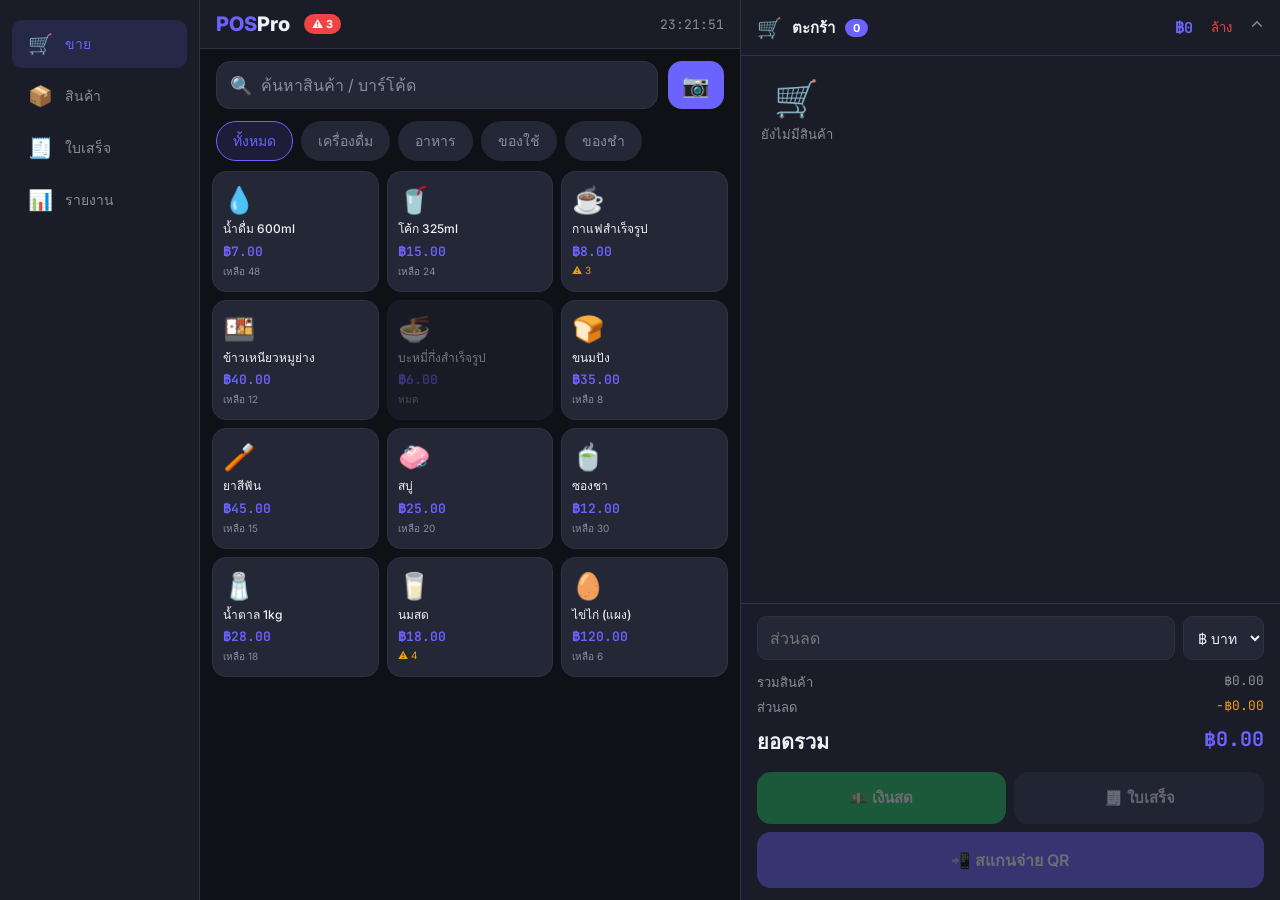
==== index.html @ 37623643 "Add files via upload" ====
<!DOCTYPE html>
<html lang="th">
<head>
<meta charset="UTF-8">
<meta name="viewport" content="width=device-width, initial-scale=1.0, maximum-scale=1.0, user-scalable=no">
<meta name="apple-mobile-web-app-capable" content="yes">
<meta name="apple-mobile-web-app-status-bar-style" content="black-translucent">
<title>POS Pro</title>
<link href="https://fonts.googleapis.com/css2?family=Inter:wght@400;500;600;700&family=JetBrains+Mono:wght@400;600&display=swap" rel="stylesheet">
<style>
/* === Reset & Variables === */
*, *::before, *::after { box-sizing: border-box; margin: 0; padding: 0; }
:root {
  --bg: #0F1117; --surface: #1A1D27; --card: #242736; --card2: #2E3247;
  --accent: #6C63FF; --accent2: #8B85FF;
  --success: #22C55E; --warning: #F59E0B; --danger: #EF4444; --info: #38BDF8;
  --text: #F0F0F5; --muted: #8B8D9B; --border: #2E3247;
  --r: 14px; --rs: 10px;
  --safe-bottom: env(safe-area-inset-bottom, 0px);
  --safe-top: env(safe-area-inset-top, 0px);
}
html, body { height: 100%; overflow: hidden; }
body {
  font-family: 'Inter', sans-serif;
  background: var(--bg); color: var(--text);
  font-size: 16px; /* prevent iOS zoom */
  -webkit-text-size-adjust: 100%;
  -webkit-tap-highlight-color: transparent;
  overscroll-behavior: none;
}
button { cursor: pointer; border: none; outline: none; font-family: inherit; touch-action: manipulation; }
input, select { font-family: inherit; outline: none; border: none; touch-action: manipulation; }
::-webkit-scrollbar { width: 3px; }
::-webkit-scrollbar-thumb { background: var(--border); border-radius: 3px; }
.mono { font-family: 'JetBrains Mono', monospace; }

/* === App Shell === */
.app {
  display: flex; flex-direction: column;
  height: 100vh; height: 100dvh;
  padding-top: var(--safe-top);
}

/* === Bottom Nav (Mobile) === */
.bottom-nav {
  display: flex;
  background: var(--surface);
  border-top: 1px solid var(--border);
  padding-bottom: var(--safe-bottom);
  flex-shrink: 0;
  z-index: 50;
}
.bnav-btn {
  flex: 1; display: flex; flex-direction: column; align-items: center; justify-content: center;
  padding: 10px 4px; gap: 3px; background: none; color: var(--muted);
  font-size: 10px; font-weight: 500; min-height: 56px; transition: color .15s;
  position: relative;
}
.bnav-btn.active { color: var(--accent); }
.bnav-btn .icon { font-size: 22px; line-height: 1; }
.bnav-badge {
  position: absolute; top: 6px; right: calc(50% - 20px);
  background: var(--danger); color: #fff; font-size: 9px; font-weight: 700;
  padding: 1px 5px; border-radius: 8px; min-width: 16px; text-align: center;
}

/* === Views === */
.view { flex: 1; overflow: hidden; display: none; flex-direction: column; }
.view.active { display: flex; }

/* === Top Bar === */
.topbar {
  display: flex; align-items: center; padding: 12px 16px;
  background: var(--surface); border-bottom: 1px solid var(--border); flex-shrink: 0;
  gap: 10px;
}
.topbar-title { font-size: 17px; font-weight: 700; }
.topbar-right { margin-left: auto; display: flex; align-items: center; gap: 8px; }
.clock { font-family: 'JetBrains Mono'; font-size: 13px; color: var(--muted); }

/* === POS View === */
#view-pos { background: var(--bg); }

/* Search Row */
.search-row { display: flex; gap: 10px; padding: 12px 16px; flex-shrink: 0; }
.search-wrap { flex: 1; position: relative; }
.search-wrap input {
  width: 100%; height: 48px; background: var(--card);
  border: 1.5px solid var(--border); border-radius: var(--r);
  padding: 0 14px 0 44px; color: var(--text); font-size: 16px;
  transition: border-color .15s;
}
.search-wrap input:focus { border-color: var(--accent); }
.search-wrap input::placeholder { color: var(--muted); }
.search-icon { position: absolute; left: 14px; top: 50%; transform: translateY(-50%); font-size: 18px; pointer-events: none; }
.scan-btn {
  height: 48px; width: 56px; background: var(--accent); color: #fff;
  border-radius: var(--r); font-size: 22px; display: flex; align-items: center; justify-content: center;
  flex-shrink: 0; transition: background .15s;
}
.scan-btn:active { background: var(--accent2); transform: scale(.95); }

/* Categories */
.cat-row { display: flex; gap: 8px; padding: 0 16px 10px; overflow-x: auto; scrollbar-width: none; flex-shrink: 0; }
.cat-row::-webkit-scrollbar { display: none; }
.cat-chip {
  padding: 8px 16px; border-radius: 20px; background: var(--card);
  color: var(--muted); font-size: 14px; font-weight: 500; white-space: nowrap;
  border: 1.5px solid transparent; transition: all .15s; min-height: 36px;
}
.cat-chip.active { background: rgba(108,99,255,.15); color: var(--accent); border-color: var(--accent); }

/* Product Grid */
.product-scroll { flex: 1; overflow-y: auto; padding: 0 12px; -webkit-overflow-scrolling: touch; }
.product-grid { display: grid; grid-template-columns: repeat(3, 1fr); gap: 8px; padding-bottom: 12px; }
.prod-card {
  background: var(--card); border: 1.5px solid var(--border);
  border-radius: var(--r); padding: 12px 10px;
  display: flex; flex-direction: column; align-items: flex-start;
  active: transform: scale(.96); transition: border-color .1s;
  min-height: 100px; position: relative;
}
.prod-card:active { transform: scale(.96); border-color: var(--accent); }
.prod-card.out { opacity: .45; pointer-events: none; }
.prod-card.low .prod-stock { color: var(--warning); }
.prod-emoji { font-size: 26px; margin-bottom: 6px; }
.prod-name { font-size: 12px; font-weight: 500; line-height: 1.3; margin-bottom: 4px; }
.prod-price { font-family: 'JetBrains Mono'; font-size: 13px; color: var(--accent); font-weight: 600; }
.prod-stock { font-size: 10px; color: var(--muted); margin-top: 2px; }

/* Cart Panel — slides up on mobile */
.cart-panel {
  background: var(--surface); border-top: 1px solid var(--border);
  display: flex; flex-direction: column; flex-shrink: 0;
  max-height: 52vh; transition: max-height .25s ease;
}
.cart-panel.collapsed { max-height: 60px; }
.cart-panel.collapsed .cart-body { display: none; }
.cart-panel.collapsed .cart-footer { display: none; }

.cart-handle {
  display: flex; align-items: center; padding: 12px 16px; gap: 10px;
  min-height: 56px; cursor: pointer; flex-shrink: 0; user-select: none;
}
.cart-handle-title { font-size: 15px; font-weight: 600; }
.cart-count-pill {
  background: var(--accent); color: #fff;
  font-size: 11px; font-weight: 700; padding: 2px 8px; border-radius: 10px;
}
.cart-total-preview { margin-left: auto; font-family: 'JetBrains Mono'; font-size: 15px; font-weight: 700; color: var(--accent); }
.cart-toggle-icon { font-size: 18px; color: var(--muted); transition: transform .25s; }
.cart-panel:not(.collapsed) .cart-toggle-icon { transform: rotate(180deg); }
.clear-btn { background: none; color: var(--danger); font-size: 13px; font-weight: 500; padding: 4px 8px; }

.cart-body { overflow-y: auto; -webkit-overflow-scrolling: touch; flex: 1; }
.cart-empty { display: flex; flex-direction: column; align-items: center; padding: 20px; gap: 4px; color: var(--muted); font-size: 13px; }

.cart-item {
  display: flex; align-items: center; gap: 10px;
  padding: 10px 16px; border-bottom: 1px solid var(--border);
}
.ci-emoji { font-size: 22px; flex-shrink: 0; }
.ci-info { flex: 1; min-width: 0; }
.ci-name { font-size: 13px; font-weight: 500; white-space: nowrap; overflow: hidden; text-overflow: ellipsis; }
.ci-price { font-size: 12px; color: var(--muted); }
.qty-ctrl { display: flex; align-items: center; gap: 8px; flex-shrink: 0; }
.qty-btn {
  width: 32px; height: 32px; border-radius: 8px; background: var(--card2);
  color: var(--text); font-size: 18px; display: flex; align-items: center; justify-content: center;
  transition: background .1s; min-height: 32px;
}
.qty-btn:active { background: var(--accent); }
.qty-n { font-family: 'JetBrains Mono'; font-size: 14px; font-weight: 600; min-width: 22px; text-align: center; }
.ci-total { font-family: 'JetBrains Mono'; font-size: 13px; font-weight: 600; color: var(--accent); min-width: 56px; text-align: right; }

/* Cart Footer */
.cart-footer { padding: 12px 16px; border-top: 1px solid var(--border); flex-shrink: 0; }
.disc-row { display: flex; gap: 8px; margin-bottom: 10px; }
.disc-row input {
  flex: 1; height: 44px; background: var(--card); border: 1.5px solid var(--border);
  border-radius: var(--rs); padding: 0 12px; color: var(--text); font-size: 16px;
}
.disc-row select {
  height: 44px; background: var(--card); border: 1.5px solid var(--border);
  border-radius: var(--rs); padding: 0 10px; color: var(--text); font-size: 14px;
}
.summary-rows { margin-bottom: 12px; }
.sum-row { display: flex; justify-content: space-between; font-size: 13px; color: var(--muted); padding: 2px 0; }
.sum-row.grand { font-size: 20px; font-weight: 700; color: var(--text); padding-top: 6px; }
.sum-row.grand .mono { color: var(--accent); }
.pay-row { display: grid; grid-template-columns: 1fr 1fr; gap: 8px; }
.pay-btn {
  height: 52px; border-radius: var(--r); font-size: 15px; font-weight: 600;
  display: flex; align-items: center; justify-content: center; gap: 8px;
  transition: opacity .15s; min-height: 52px;
}
.pay-btn:active { opacity: .8; transform: scale(.98); }
.pay-btn:disabled { opacity: .35; pointer-events: none; }
.pay-cash { background: var(--success); color: #fff; }
.pay-qr { background: var(--accent); color: #fff; grid-column: span 2; height: 56px; font-size: 16px; }
.pay-receipt { background: var(--card2); color: var(--text); }

/* === Products View === */
#view-products { background: var(--bg); }
.prod-mgmt-scroll { flex: 1; overflow-y: auto; padding: 12px 16px; -webkit-overflow-scrolling: touch; }
.toolbar { display: flex; gap: 10px; margin-bottom: 12px; }
.toolbar input {
  flex: 1; height: 48px; background: var(--card); border: 1.5px solid var(--border);
  border-radius: var(--r); padding: 0 14px; color: var(--text); font-size: 16px;
}
.add-btn {
  height: 48px; padding: 0 16px; background: var(--accent); color: #fff;
  border-radius: var(--r); font-size: 14px; font-weight: 600; white-space: nowrap;
  display: flex; align-items: center; gap: 6px;
}
.prod-table-list { display: flex; flex-direction: column; gap: 8px; }
.prod-row {
  background: var(--card); border-radius: var(--r); padding: 14px;
  display: flex; align-items: center; gap: 12px; border: 1px solid var(--border);
}
.pr-emoji { font-size: 28px; flex-shrink: 0; }
.pr-info { flex: 1; min-width: 0; }
.pr-name { font-size: 14px; font-weight: 600; margin-bottom: 2px; }
.pr-meta { font-size: 12px; color: var(--muted); }
.pr-right { display: flex; flex-direction: column; align-items: flex-end; gap: 6px; flex-shrink: 0; }
.pr-price { font-family: 'JetBrains Mono'; font-size: 15px; font-weight: 700; color: var(--accent); }
.stock-pill { padding: 3px 10px; border-radius: 10px; font-size: 11px; font-weight: 700; }
.s-ok { background: rgba(34,197,94,.15); color: var(--success); }
.s-low { background: rgba(245,158,11,.15); color: var(--warning); }
.s-out { background: rgba(239,68,68,.15); color: var(--danger); }
.pr-actions { display: flex; gap: 6px; margin-top: 4px; }
.pr-btn { height: 32px; padding: 0 12px; border-radius: var(--rs); font-size: 12px; font-weight: 600; min-height: 32px; }
.pr-edit { background: var(--card2); color: var(--text); }
.pr-del { background: rgba(239,68,68,.1); color: var(--danger); }

/* === History View === */
#view-history { background: var(--bg); }
.hist-scroll { flex: 1; overflow-y: auto; padding: 12px 16px; -webkit-overflow-scrolling: touch; }
.hist-card {
  background: var(--card); border-radius: var(--r); padding: 14px;
  display: flex; align-items: center; gap: 12px; margin-bottom: 8px;
  border: 1px solid var(--border); cursor: pointer;
}
.hist-card:active { background: var(--card2); }
.hist-left { flex: 1; min-width: 0; }
.hist-id { font-size: 11px; color: var(--muted); margin-bottom: 2px; font-family: 'JetBrains Mono'; }
.hist-desc { font-size: 13px; font-weight: 500; white-space: nowrap; overflow: hidden; text-overflow: ellipsis; }
.hist-time { font-size: 11px; color: var(--muted); margin-top: 2px; }
.hist-right { display: flex; flex-direction: column; align-items: flex-end; gap: 4px; flex-shrink: 0; }
.hist-total { font-family: 'JetBrains Mono'; font-size: 16px; font-weight: 700; color: var(--success); }
.meth-pill { font-size: 11px; padding: 2px 8px; border-radius: 8px; }
.meth-cash { background: rgba(34,197,94,.15); color: var(--success); }
.meth-qr { background: rgba(108,99,255,.15); color: var(--accent); }

/* === Dashboard View === */
#view-dashboard { background: var(--bg); }
.dash-scroll { flex: 1; overflow-y: auto; padding: 12px 16px; -webkit-overflow-scrolling: touch; }
.stat-grid { display: grid; grid-template-columns: 1fr 1fr; gap: 10px; margin-bottom: 20px; }
.stat-card { background: var(--card); border-radius: var(--r); padding: 16px; border: 1px solid var(--border); }
.stat-lbl { font-size: 12px; color: var(--muted); margin-bottom: 6px; }
.stat-val { font-family: 'JetBrains Mono'; font-size: 24px; font-weight: 700; }
.stat-sub { font-size: 11px; color: var(--muted); margin-top: 3px; }
.section-hd { font-size: 15px; font-weight: 600; margin-bottom: 10px; }
.bar-list { display: flex; flex-direction: column; gap: 8px; margin-bottom: 20px; }
.bar-row { display: flex; align-items: center; gap: 10px; }
.bar-lbl { font-size: 12px; color: var(--muted); width: 40px; text-align: right; flex-shrink: 0; }
.bar-bg { flex: 1; height: 8px; background: var(--card2); border-radius: 4px; overflow: hidden; }
.bar-fill { height: 100%; background: var(--accent); border-radius: 4px; transition: width .6s ease; }
.bar-v { font-family: 'JetBrains Mono'; font-size: 11px; color: var(--muted); width: 52px; text-align: right; flex-shrink: 0; }

/* === Modals === */
.overlay {
  position: fixed; inset: 0; background: rgba(0,0,0,.75); z-index: 200;
  display: flex; align-items: flex-end; /* bottom sheet on mobile */
  opacity: 0; pointer-events: none; transition: opacity .2s;
  backdrop-filter: blur(4px);
}
.overlay.open { opacity: 1; pointer-events: all; }
.sheet {
  background: var(--surface); border-radius: 20px 20px 0 0;
  width: 100%; max-height: 90vh; overflow-y: auto; -webkit-overflow-scrolling: touch;
  padding: 0 0 calc(20px + var(--safe-bottom));
  transform: translateY(20px); transition: transform .25s;
}
.overlay.open .sheet { transform: translateY(0); }
.sheet-handle { width: 40px; height: 4px; background: var(--border); border-radius: 2px; margin: 12px auto 16px; }
.sheet-title { font-size: 18px; font-weight: 700; padding: 0 20px 4px; }
.sheet-sub { font-size: 13px; color: var(--muted); padding: 0 20px 16px; }
.sheet-divider { height: 1px; background: var(--border); margin: 0 20px 16px; }
.sheet-btns { display: flex; gap: 10px; padding: 0 20px; }
.sbtn { flex: 1; height: 52px; border-radius: var(--r); font-size: 15px; font-weight: 600; min-height: 52px; transition: opacity .15s; }
.sbtn:active { opacity: .8; }
.sbtn-primary { background: var(--success); color: #fff; }
.sbtn-secondary { background: var(--card2); color: var(--text); }
.sbtn-accent { background: var(--accent); color: #fff; }

/* QR Sheet */
.qr-box {
  width: 200px; height: 200px; background: #fff; border-radius: 16px;
  margin: 0 auto 16px; display: flex; align-items: center; justify-content: center; padding: 10px;
}
.qr-amount { font-family: 'JetBrains Mono'; font-size: 32px; font-weight: 700; color: var(--accent); text-align: center; margin-bottom: 6px; }
.qr-hint { font-size: 13px; color: var(--muted); text-align: center; margin-bottom: 16px; padding: 0 20px; }

/* Cash Sheet */
.cash-due { font-size: 13px; color: var(--muted); padding: 0 20px 12px; }
.cash-disp { margin: 0 20px 8px; background: var(--card); border-radius: var(--r); padding: 14px 16px; }
.cash-disp label { font-size: 12px; color: var(--muted); display: block; margin-bottom: 4px; }
.cash-amount { font-family: 'JetBrains Mono'; font-size: 32px; font-weight: 700; }
.change-row { text-align: center; font-family: 'JetBrains Mono'; font-size: 16px; font-weight: 700; color: var(--success); min-height: 28px; margin-bottom: 8px; }
.keypad { display: grid; grid-template-columns: repeat(3,1fr); gap: 8px; padding: 0 20px 10px; }
.key { height: 56px; border-radius: var(--r); background: var(--card); color: var(--text); font-size: 20px; font-weight: 600; display: flex; align-items: center; justify-content: center; transition: background .1s; min-height: 44px; }
.key:active { background: var(--card2); }
.presets { display: flex; gap: 6px; padding: 0 20px 14px; overflow-x: auto; scrollbar-width: none; }
.presets::-webkit-scrollbar { display: none; }
.preset-btn { height: 40px; padding: 0 14px; background: var(--card2); color: var(--text); border-radius: 20px; font-size: 13px; font-weight: 600; white-space: nowrap; min-height: 40px; }
.preset-btn:active { background: var(--card); }

/* Product Form Sheet */
.form-body { padding: 0 20px; }
.fg { margin-bottom: 14px; }
.fg label { display: block; font-size: 13px; color: var(--muted); font-weight: 500; margin-bottom: 6px; }
.fg input, .fg select {
  width: 100%; height: 48px; background: var(--card);
  border: 1.5px solid var(--border); border-radius: var(--r);
  padding: 0 14px; color: var(--text); font-size: 16px; transition: border-color .15s;
}
.fg input:focus, .fg select:focus { border-color: var(--accent); }
.fg-row { display: grid; grid-template-columns: 1fr 1fr; gap: 10px; }

/* Receipt Sheet */
.receipt-body { padding: 0 20px; font-family: 'JetBrains Mono'; font-size: 13px; line-height: 1.9; }
.receipt-header { text-align: center; margin-bottom: 12px; }
.receipt-header .store { font-size: 16px; font-weight: 700; font-family: 'Inter'; }
.receipt-dashed { border-top: 1px dashed var(--border); margin: 8px 0; }
.receipt-row { display: flex; justify-content: space-between; }
.receipt-grand { font-size: 18px; font-weight: 700; }
.receipt-footer { text-align: center; font-size: 12px; color: var(--muted); margin-top: 8px; }

/* Toast */
.toast-box { position: fixed; top: calc(16px + var(--safe-top)); right: 16px; z-index: 300; display: flex; flex-direction: column; gap: 6px; pointer-events: none; max-width: calc(100vw - 32px); }
.toast {
  background: var(--card2); border-radius: var(--r); padding: 12px 16px;
  font-size: 14px; font-weight: 500; display: flex; align-items: center; gap: 8px;
  transform: translateX(110%); transition: transform .25s; pointer-events: none;
  border-left: 3px solid var(--muted); box-shadow: 0 4px 20px rgba(0,0,0,.4);
}
.toast.show { transform: translateX(0); }
.toast.s { border-left-color: var(--success); }
.toast.e { border-left-color: var(--danger); }
.toast.i { border-left-color: var(--info); }

/* Scanning animation */
@keyframes pulse { 0%,100%{box-shadow:0 0 0 0 rgba(108,99,255,.5)} 60%{box-shadow:0 0 0 10px rgba(108,99,255,0)} }
.scanning { animation: pulse 1s ease infinite; }

/* Desktop enhancement */
@media (min-width: 768px) {
  .bottom-nav { display: none; }
  .app { flex-direction: row; }
  .side-nav {
    width: 72px; background: var(--surface); border-right: 1px solid var(--border);
    display: flex; flex-direction: column; align-items: center; padding: 16px 0; gap: 4px; flex-shrink: 0;
  }
  .snav-btn {
    width: 56px; height: 56px; border-radius: var(--r); background: none;
    display: flex; flex-direction: column; align-items: center; justify-content: center;
    gap: 3px; color: var(--muted); font-size: 10px; font-weight: 500; transition: all .15s;
  }
  .snav-btn .icon { font-size: 24px; }
  .snav-btn.active { background: rgba(108,99,255,.15); color: var(--accent); }
  .views-area { flex: 1; overflow: hidden; display: flex; }
  .view { display: none; }
  .view.active { display: flex; }
}
@media (min-width: 1024px) {
  .side-nav { width: 200px; align-items: flex-start; padding: 20px 12px; }
  .snav-btn { width: 100%; height: 48px; flex-direction: row; justify-content: flex-start; padding: 0 16px; gap: 12px; font-size: 14px; border-radius: var(--rs); }
  .snav-btn .icon { font-size: 20px; }
  #view-pos { flex-direction: row; }
  .pos-left { flex: 1; overflow: hidden; display: flex; flex-direction: column; border-right: 1px solid var(--border); }
  .pos-right { width: 380px; display: flex; flex-direction: column; }
  .cart-panel { max-height: none !important; flex: 1; display: flex; flex-direction: column; border-top: none; }
  .cart-panel.collapsed { max-height: none; }
  .cart-panel.collapsed .cart-body { display: flex; }
  .cart-panel.collapsed .cart-footer { display: block; }
  .cart-toggle-icon, .cart-handle { cursor: default; }
  .cart-handle { border-bottom: 1px solid var(--border); }
}
@media print {
  body > *:not(#printArea) { display: none !important; }
  #printArea { display: block !important; font-family: 'Courier New'; font-size: 12px; padding: 10px; }
}
</style>
</head>
<body>

<div class="app">
  <!-- Side Nav (desktop only) -->
  <nav class="side-nav" id="sideNav" style="display:none">
    <button class="snav-btn active" data-view="pos"><span class="icon">🛒</span>ขาย</button>
    <button class="snav-btn" data-view="products"><span class="icon">📦</span>สินค้า</button>
    <button class="snav-btn" data-view="history"><span class="icon">🧾</span>ใบเสร็จ</button>
    <button class="snav-btn" data-view="dashboard"><span class="icon">📊</span>รายงาน</button>
  </nav>

  <!-- Views container -->
  <div class="views-area" id="viewsArea" style="flex:1;overflow:hidden;display:flex;">

    <!-- === POS View === -->
    <div class="view active" id="view-pos">
      <div class="pos-left" style="flex:1;overflow:hidden;display:flex;flex-direction:column;">
        <!-- Topbar -->
        <div class="topbar">
          <span style="font-size:20px;font-weight:800;color:var(--accent)">POS<span style="color:var(--text)">Pro</span></span>
          <span id="alertPill" style="display:none;background:var(--danger);color:#fff;font-size:11px;font-weight:700;padding:3px 8px;border-radius:10px;margin-left:4px"></span>
          <span class="clock" id="clk" style="margin-left:auto"></span>
        </div>
        <!-- Search -->
        <div class="search-row">
          <div class="search-wrap">
            <span class="search-icon">🔍</span>
            <input type="search" id="srch" placeholder="ค้นหาสินค้า / บาร์โค้ด" oninput="filterProds()" autocomplete="off" autocorrect="off" spellcheck="false">
          </div>
          <button class="scan-btn" onclick="doScan()" id="scanBtn" title="สแกน">📷</button>
        </div>
        <!-- Categories -->
        <div class="cat-row" id="catRow"></div>
        <!-- Product Grid -->
        <div class="product-scroll">
          <div class="product-grid" id="prodGrid"></div>
        </div>
      </div>

      <!-- Cart Panel -->
      <div class="cart-panel collapsed" id="cartPanel">
        <div class="cart-handle" onclick="toggleCart()">
          <span style="font-size:20px">🛒</span>
          <span class="cart-handle-title">ตะกร้า</span>
          <span class="cart-count-pill" id="cartCount">0</span>
          <span class="cart-total-preview" id="cartPreview">฿0</span>
          <button class="clear-btn" onclick="event.stopPropagation();clearCart()">ล้าง</button>
          <span class="cart-toggle-icon">⌃</span>
        </div>
        <div class="cart-body" id="cartBody">
          <div class="cart-empty" id="cartEmpty"><span style="font-size:36px">🛒</span><span>ยังไม่มีสินค้า</span></div>
        </div>
        <div class="cart-footer">
          <div class="disc-row">
            <input type="number" id="discV" placeholder="ส่วนลด" min="0" oninput="recalc()" style="font-size:16px">
            <select id="discT" onchange="recalc()"><option value="amt">฿ บาท</option><option value="pct">%</option></select>
          </div>
          <div class="summary-rows">
            <div class="sum-row"><span>รวมสินค้า</span><span class="mono" id="sumSub">฿0.00</span></div>
            <div class="sum-row"><span>ส่วนลด</span><span class="mono" id="sumDisc" style="color:var(--warning)">-฿0.00</span></div>
            <div class="sum-row grand"><span>ยอดรวม</span><span class="mono" id="sumTotal">฿0.00</span></div>
          </div>
          <div class="pay-row">
            <button class="pay-btn pay-cash" id="btnCash" onclick="openCash()" disabled>💵 เงินสด</button>
            <button class="pay-btn pay-receipt" id="btnReceipt" onclick="openReceipt()" disabled>🧾 ใบเสร็จ</button>
            <button class="pay-btn pay-qr" id="btnQR" onclick="openQR()" disabled>📲 สแกนจ่าย QR</button>
          </div>
        </div>
      </div>
    </div>

    <!-- === Products View === -->
    <div class="view" id="view-products">
      <div class="topbar"><span class="topbar-title">📦 จัดการสินค้า</span></div>
      <div class="prod-mgmt-scroll">
        <div class="toolbar">
          <input type="search" id="pmSrch" placeholder="ค้นหา..." oninput="renderProdTable()" style="font-size:16px">
          <button class="add-btn" onclick="openAddProd()">➕ เพิ่ม</button>
        </div>
        <div class="prod-table-list" id="prodTable"></div>
      </div>
    </div>

    <!-- === History View === -->
    <div class="view" id="view-history">
      <div class="topbar"><span class="topbar-title">🧾 ประวัติการขาย</span></div>
      <div class="hist-scroll" id="histList"></div>
    </div>

    <!-- === Dashboard View === -->
    <div class="view" id="view-dashboard">
      <div class="topbar"><span class="topbar-title">📊 รายงานสรุป</span></div>
      <div class="dash-scroll">
        <div class="stat-grid" id="dashStats"></div>
        <div class="section-hd">ยอดขายรายชั่วโมง</div>
        <div class="bar-list" id="dashBars"></div>
        <div class="section-hd">สินค้าขายดี</div>
        <div class="bar-list" id="dashTop"></div>
      </div>
    </div>

  </div><!-- end views-area -->

  <!-- Bottom Nav (mobile) -->
  <nav class="bottom-nav" id="bottomNav">
    <button class="bnav-btn active" data-view="pos"><span class="icon">🛒</span>ขาย<span class="bnav-badge" id="bnBadge" style="display:none">!</span></button>
    <button class="bnav-btn" data-view="products"><span class="icon">📦</span>สินค้า</button>
    <button class="bnav-btn" data-view="history"><span class="icon">🧾</span>ใบเสร็จ</button>
    <button class="bnav-btn" data-view="dashboard"><span class="icon">📊</span>รายงาน</button>
  </nav>
</div>

<!-- QR Bottom Sheet -->
<div class="overlay" id="qrSheet">
  <div class="sheet">
    <div class="sheet-handle"></div>
    <div class="sheet-title">📲 สแกนชำระเงิน</div>
    <div class="sheet-sub">PromptPay · QR Code</div>
    <div class="sheet-divider"></div>
    <div class="qr-box"><canvas id="qrCanvas" width="180" height="180"></canvas></div>
    <div class="qr-amount" id="qrAmt">฿0.00</div>
    <div class="qr-hint">สแกน QR ด้วยแอปธนาคาร แล้วกดยืนยัน</div>
    <div class="sheet-btns">
      <button class="sbtn sbtn-secondary" onclick="closeSheet('qrSheet')">ยกเลิก</button>
      <button class="sbtn sbtn-primary" onclick="confirmPay('QR')">✅ ยืนยันชำระแล้ว</button>
    </div>
  </div>
</div>

<!-- Cash Bottom Sheet -->
<div class="overlay" id="cashSheet">
  <div class="sheet">
    <div class="sheet-handle"></div>
    <div class="sheet-title">💵 รับเงินสด</div>
    <div class="sheet-divider"></div>
    <div class="cash-due" id="cashDue"></div>
    <div class="cash-disp">
      <label>รับเงินมา</label>
      <div class="cash-amount" id="cashAmt">0</div>
    </div>
    <div class="change-row" id="changeRow"></div>
    <div class="keypad">
      <button class="key" onclick="cKey('1')">1</button>
      <button class="key" onclick="cKey('2')">2</button>
      <button class="key" onclick="cKey('3')">3</button>
      <button class="key" onclick="cKey('4')">4</button>
      <button class="key" onclick="cKey('5')">5</button>
      <button class="key" onclick="cKey('6')">6</button>
      <button class="key" onclick="cKey('7')">7</button>
      <button class="key" onclick="cKey('8')">8</button>
      <button class="key" onclick="cKey('9')">9</button>
      <button class="key" onclick="cKey('00')">00</button>
      <button class="key" onclick="cKey('0')">0</button>
      <button class="key" onclick="cKey('⌫')">⌫</button>
    </div>
    <div class="presets">
      <button class="preset-btn" onclick="cPreset(20)">+20</button>
      <button class="preset-btn" onclick="cPreset(50)">+50</button>
      <button class="preset-btn" onclick="cPreset(100)">+100</button>
      <button class="preset-btn" onclick="cPreset(500)">+500</button>
      <button class="preset-btn" onclick="cPreset(1000)">+1000</button>
    </div>
    <div class="sheet-btns">
      <button class="sbtn sbtn-secondary" onclick="closeSheet('cashSheet')">ยกเลิก</button>
      <button class="sbtn sbtn-primary" id="cashConfirm" onclick="confirmPay('Cash')" disabled>✅ รับเงิน</button>
    </div>
  </div>
</div>

<!-- Product Form Sheet -->
<div class="overlay" id="prodSheet">
  <div class="sheet">
    <div class="sheet-handle"></div>
    <div class="sheet-title" id="prodSheetTitle">➕ เพิ่มสินค้า</div>
    <div class="sheet-divider"></div>
    <div class="form-body">
      <div class="fg"><label>ชื่อสินค้า *</label><input id="fName" type="text" placeholder="เช่น น้ำดื่ม 600ml"></div>
      <div class="fg-row">
        <div class="fg"><label>ราคา (฿) *</label><input id="fPrice" type="number" inputmode="decimal" min="0" placeholder="0"></div>
        <div class="fg"><label>คงเหลือ</label><input id="fStock" type="number" inputmode="numeric" min="0" placeholder="0"></div>
      </div>
      <div class="fg-row">
        <div class="fg"><label>บาร์โค้ด</label><input id="fBarcode" type="text" inputmode="numeric" placeholder="8850000..."></div>
        <div class="fg"><label>Emoji</label><input id="fEmoji" type="text" placeholder="🥤"></div>
      </div>
      <div class="fg-row">
        <div class="fg"><label>หมวดหมู่</label><input id="fCat" type="text" placeholder="เครื่องดื่ม"></div>
        <div class="fg"><label>แจ้งเตือนเหลือ</label><input id="fAlert" type="number" inputmode="numeric" min="0" placeholder="5"></div>
      </div>
    </div>
    <div style="height:14px"></div>
    <div class="sheet-btns">
      <button class="sbtn sbtn-secondary" onclick="closeSheet('prodSheet')">ยกเลิก</button>
      <button class="sbtn sbtn-accent" onclick="saveProd()">💾 บันทึก</button>
    </div>
    <div style="height:8px"></div>
  </div>
</div>

<!-- Receipt Sheet -->
<div class="overlay" id="receiptSheet">
  <div class="sheet">
    <div class="sheet-handle"></div>
    <div class="receipt-body" id="receiptBody"></div>
    <div style="height:16px"></div>
    <div class="sheet-btns">
      <button class="sbtn sbtn-secondary" onclick="closeSheet('receiptSheet')">ปิด</button>
      <button class="sbtn sbtn-accent" onclick="window.print()">🖨️ พิมพ์</button>
    </div>
    <div style="height:8px"></div>
  </div>
</div>

<div class="toast-box" id="toastBox"></div>
<div id="printArea" style="display:none"></div>

<script>
// ── Config ──
const STORE = 'POS Pro ร้านค้า';
const LOW = 5;

// ── State ──
let prods = [
  {id:1,name:'น้ำดื่ม 600ml',price:7,stock:48,cat:'เครื่องดื่ม',emoji:'💧',barcode:'8850001234567',alert:5},
  {id:2,name:'โค้ก 325ml',price:15,stock:24,cat:'เครื่องดื่ม',emoji:'🥤',barcode:'8850009876543',alert:5},
  {id:3,name:'กาแฟสำเร็จรูป',price:8,stock:3,cat:'เครื่องดื่ม',emoji:'☕',barcode:'8850001111111',alert:5},
  {id:4,name:'ข้าวเหนียวหมูย่าง',price:40,stock:12,cat:'อาหาร',emoji:'🍱',barcode:'',alert:3},
  {id:5,name:'บะหมี่กึ่งสำเร็จรูป',price:6,stock:0,cat:'อาหาร',emoji:'🍜',barcode:'8850002222222',alert:5},
  {id:6,name:'ขนมปัง',price:35,stock:8,cat:'อาหาร',emoji:'🍞',barcode:'',alert:3},
  {id:7,name:'ยาสีฟัน',price:45,stock:15,cat:'ของใช้',emoji:'🪥',barcode:'8850003333333',alert:5},
  {id:8,name:'สบู่',price:25,stock:20,cat:'ของใช้',emoji:'🧼',barcode:'8850004444444',alert:5},
  {id:9,name:'ซองชา',price:12,stock:30,cat:'เครื่องดื่ม',emoji:'🍵',barcode:'8850005555555',alert:10},
  {id:10,name:'น้ำตาล 1kg',price:28,stock:18,cat:'ของชำ',emoji:'🧂',barcode:'8850006666666',alert:5},
  {id:11,name:'นมสด',price:18,stock:4,cat:'เครื่องดื่ม',emoji:'🥛',barcode:'8850007777777',alert:5},
  {id:12,name:'ไข่ไก่ (แผง)',price:120,stock:6,cat:'ของชำ',emoji:'🥚',barcode:'',alert:2},
];
let cart = [], txns = [], nid = 13, editId = null, activeCat = 'ทั้งหมด', cashStr = '0';

// ── Helpers ──
const fmt = n => '฿' + Number(n).toLocaleString('th-TH',{minimumFractionDigits:2});
const fmtN = n => Number(n).toLocaleString('th-TH');
function getTotals() {
  const sub = cart.reduce((s,i) => s + i.price*i.qty, 0);
  const dv = parseFloat(document.getElementById('discV').value)||0;
  const dt = document.getElementById('discT').value;
  const disc = Math.min(dt==='pct' ? sub*dv/100 : dv, sub);
  return {sub, disc, total: Math.max(sub-disc,0)};
}

// ── Toast ──
function toast(msg, type='i') {
  const b = document.getElementById('toastBox');
  const t = document.createElement('div');
  t.className = `toast ${type}`; t.textContent = msg;
  b.appendChild(t);
  requestAnimationFrame(() => requestAnimationFrame(() => t.classList.add('show')));
  setTimeout(() => { t.classList.remove('show'); setTimeout(()=>t.remove(),300); }, 2500);
}

// ── View navigation ──
function goView(v) {
  document.querySelectorAll('.view').forEach(el => el.classList.remove('active'));
  document.getElementById('view-'+v).classList.add('active');
  // nav buttons
  document.querySelectorAll('.bnav-btn, .snav-btn').forEach(b => b.classList.toggle('active', b.dataset.view===v));
  if (v==='dashboard') renderDash();
  if (v==='products') renderProdTable();
  if (v==='history') renderHist();
}
document.querySelectorAll('.bnav-btn, .snav-btn').forEach(b => b.addEventListener('click', ()=>goView(b.dataset.view)));

// ── Responsive nav ──
function updateNav() {
  const desktop = window.innerWidth >= 768;
  document.getElementById('bottomNav').style.display = desktop ? 'none' : 'flex';
  document.getElementById('sideNav').style.display = desktop ? 'flex' : 'none';
}
window.addEventListener('resize', updateNav);
updateNav();

// ── Categories ──
function getCats() { return ['ทั้งหมด', ...new Set(prods.map(p=>p.cat))]; }
function renderCats() {
  document.getElementById('catRow').innerHTML = getCats().map(c =>
    `<button class="cat-chip${c===activeCat?' active':''}" onclick="setCat('${c}')">${c}</button>`
  ).join('');
}
function setCat(c) { activeCat=c; renderCats(); renderProds(); }

// ── Product Grid ──
function filterProds() { renderProds(); }
function renderProds() {
  const q = document.getElementById('srch').value.toLowerCase();
  let list = prods;
  if (activeCat!=='ทั้งหมด') list = list.filter(p=>p.cat===activeCat);
  if (q) list = list.filter(p=>p.name.toLowerCase().includes(q)||p.barcode.includes(q));
  const g = document.getElementById('prodGrid');
  if (!list.length) { g.innerHTML='<div style="grid-column:1/-1;text-align:center;padding:30px;color:var(--muted)">ไม่พบสินค้า</div>'; return; }
  g.innerHTML = list.map(p => {
    const out = p.stock===0, low = p.stock>0&&p.stock<=p.alert;
    return `<div class="prod-card${out?' out':''}${low?' low':''}" onclick="addToCart(${p.id})">
      <span class="prod-emoji">${p.emoji}</span>
      <div class="prod-name">${p.name}</div>
      <div class="prod-price">${fmt(p.price)}</div>
      <div class="prod-stock">${out?'หมด':low?`⚠ ${p.stock}`:`เหลือ ${p.stock}`}</div>
    </div>`;
  }).join('');
}

// ── Cart ──
function addToCart(id) {
  const p = prods.find(x=>x.id===id);
  if (!p||p.stock===0) { toast('สินค้าหมด','e'); return; }
  const ex = cart.find(x=>x.id===id);
  if (ex) {
    if (ex.qty>=p.stock) { toast('สินค้าไม่พอ','e'); return; }
    ex.qty++;
  } else { cart.push({id,name:p.name,price:p.price,emoji:p.emoji,qty:1}); }
  renderCart();
  if (window.innerWidth < 1024 && document.getElementById('cartPanel').classList.contains('collapsed')) {
    document.getElementById('cartPanel').classList.remove('collapsed');
  }
  toast(`${p.emoji} ${p.name}`,'s');
}

function changeQty(id,d) {
  const i = cart.find(x=>x.id===id);
  if (!i) return;
  i.qty += d;
  if (i.qty<=0) { cart=cart.filter(x=>x.id!==id); }
  renderCart();
}

function clearCart() { cart=[]; document.getElementById('discV').value=''; renderCart(); }

function toggleCart() {
  if (window.innerWidth >= 1024) return;
  document.getElementById('cartPanel').classList.toggle('collapsed');
}

function renderCart() {
  const total = cart.reduce((s,i)=>s+i.qty,0);
  document.getElementById('cartCount').textContent = total;
  document.getElementById('cartPreview').textContent = fmt(getTotals().total);
  const body = document.getElementById('cartBody');
  const empty = document.getElementById('cartEmpty');
  if (!cart.length) {
    empty.style.display='flex';
    body.querySelectorAll('.cart-item').forEach(el=>el.remove());
  } else {
    empty.style.display='none';
    body.querySelectorAll('.cart-item').forEach(el=>el.remove());
    cart.forEach(i => {
      const el = document.createElement('div');
      el.className = 'cart-item';
      el.innerHTML = `<span class="ci-emoji">${i.emoji}</span>
        <div class="ci-info"><div class="ci-name">${i.name}</div><div class="ci-price">${fmt(i.price)}/ชิ้น</div></div>
        <div class="qty-ctrl">
          <button class="qty-btn" onclick="changeQty(${i.id},-1)">−</button>
          <span class="qty-n">${i.qty}</span>
          <button class="qty-btn" onclick="changeQty(${i.id},1)">+</button>
        </div>
        <span class="ci-total">${fmt(i.price*i.qty)}</span>`;
      body.appendChild(el);
    });
  }
  recalc();
}

function recalc() {
  const {sub,disc,total} = getTotals();
  document.getElementById('sumSub').textContent = fmt(sub);
  document.getElementById('sumDisc').textContent = '-'+fmt(disc);
  document.getElementById('sumTotal').textContent = fmt(total);
  const has = cart.length>0;
  ['btnCash','btnQR','btnReceipt'].forEach(id=>document.getElementById(id).disabled=!has);
}

// ── Sheets ──
function closeSheet(id) { document.getElementById(id).classList.remove('open'); }
document.querySelectorAll('.overlay').forEach(o => o.addEventListener('click', e => { if(e.target===o) o.classList.remove('open'); }));

function openQR() {
  const {total} = getTotals();
  document.getElementById('qrAmt').textContent = fmt(total);
  document.getElementById('qrSheet').classList.add('open');
  drawQR(total);
}

function drawQR(amount) {
  const c = document.getElementById('qrCanvas');
  const ctx = c.getContext('2d');
  c.width=180; c.height=180;
  ctx.fillStyle='#fff'; ctx.fillRect(0,0,180,180);
  const cells=21, sz=180/cells;
  const corners = [[0,0],[14,0],[0,14]];
  corners.forEach(([ox,oy]) => {
    ctx.fillStyle='#000'; ctx.fillRect(ox*sz,oy*sz,7*sz,7*sz);
    ctx.fillStyle='#fff'; ctx.fillRect((ox+1)*sz,(oy+1)*sz,5*sz,5*sz);
    ctx.fillStyle='#000'; ctx.fillRect((ox+2)*sz,(oy+2)*sz,3*sz,3*sz);
  });
  ctx.fillStyle='#000';
  const seed = Math.floor(amount*100)||1;
  for (let r=0;r<cells;r++) for(let c2=0;c2<cells;c2++) {
    if ((r<8&&c2<8)||(r<8&&c2>12)||(r>12&&c2<8)) continue;
    if (((seed*(r+3)*(c2+7)*31)%97)>46) ctx.fillRect(c2*sz,r*sz,sz,sz);
  }
}

function openCash() {
  const {total}=getTotals();
  cashStr='0';
  document.getElementById('cashDue').textContent=`ยอดที่ต้องชำระ: ${fmt(total)}`;
  document.getElementById('cashAmt').textContent='0';
  document.getElementById('changeRow').textContent='';
  document.getElementById('cashConfirm').disabled=true;
  document.getElementById('cashSheet').classList.add('open');
}

function cKey(k) {
  if (k==='⌫') { cashStr=cashStr.slice(0,-1)||'0'; }
  else { cashStr = cashStr==='0' ? k : cashStr+k; }
  if (cashStr.length>8) cashStr=cashStr.slice(0,8);
  const v=parseInt(cashStr)||0;
  document.getElementById('cashAmt').textContent=fmtN(v);
  const {total}=getTotals();
  const change=v-total;
  const cr=document.getElementById('changeRow');
  if (change>=0) { cr.textContent=`ทอน: ${fmt(change)}`; cr.style.color='var(--success)'; document.getElementById('cashConfirm').disabled=false; }
  else { cr.textContent=`ขาด: ${fmt(-change)}`; cr.style.color='var(--danger)'; document.getElementById('cashConfirm').disabled=true; }
}

function cPreset(n) { cashStr=String((parseInt(cashStr)||0)+n); cKey(''); }

function openReceipt() {
  const {sub,disc,total}=getTotals();
  const now=new Date();
  document.getElementById('receiptBody').innerHTML=`
    <div class="receipt-header"><div class="store">${STORE}</div><div style="font-size:12px;color:var(--muted)">${now.toLocaleString('th-TH')}</div></div>
    <div class="receipt-dashed"></div>
    ${cart.map(i=>`<div class="receipt-row"><span>${i.emoji} ${i.name} ×${i.qty}</span><span>${fmt(i.price*i.qty)}</span></div>`).join('')}
    <div class="receipt-dashed"></div>
    ${disc>0?`<div class="receipt-row" style="color:var(--warning)"><span>ส่วนลด</span><span>-${fmt(disc)}</span></div>`:''}
    <div class="receipt-row receipt-grand"><span>ยอดรวม</span><span style="color:var(--accent)">${fmt(total)}</span></div>
    <div class="receipt-footer">ขอบคุณที่ใช้บริการ 🙏</div>`;
  document.getElementById('receiptSheet').classList.add('open');
}

function confirmPay(method) {
  const {sub,disc,total}=getTotals();
  const change = method==='Cash' ? Math.max((parseInt(cashStr)||0)-total,0) : 0;
  txns.unshift({id:'R'+String(txns.length+1).padStart(4,'0'), date:new Date(), items:[...cart], sub,disc,total,method,change});
  cart.forEach(ci=>{const p=prods.find(x=>x.id===ci.id);if(p) p.stock=Math.max(0,p.stock-ci.qty);});
  closeSheet('qrSheet'); closeSheet('cashSheet');
  cart=[]; document.getElementById('discV').value='';
  renderCart(); renderProds(); checkLow();
  toast(`✅ ${fmt(total)}${method==='Cash'?` ทอน ${fmt(change)}`:''}`, 's');
}

// ── Scan simulation ──
function doScan() {
  const btn = document.getElementById('scanBtn');
  btn.classList.add('scanning');
  setTimeout(()=>{
    btn.classList.remove('scanning');
    const avail = prods.filter(p=>p.barcode&&p.stock>0);
    if(!avail.length){toast('ไม่พบสินค้า','e');return;}
    const p = avail[Math.floor(Math.random()*avail.length)];
    document.getElementById('srch').value=p.barcode;
    filterProds();
    addToCart(p.id);
    setTimeout(()=>{document.getElementById('srch').value='';renderProds();},900);
  },600);
}

// ── Product Management ──
function renderProdTable() {
  const q=(document.getElementById('pmSrch').value||'').toLowerCase();
  const list=prods.filter(p=>!q||p.name.toLowerCase().includes(q)||p.barcode.includes(q));
  document.getElementById('prodTable').innerHTML=list.map(p=>{
    const sc=p.stock===0?'s-out':p.stock<=p.alert?'s-low':'s-ok';
    const sl=p.stock===0?'หมด':p.stock<=p.alert?`⚠ ${p.stock}`:p.stock;
    return `<div class="prod-row">
      <span class="pr-emoji">${p.emoji}</span>
      <div class="pr-info">
        <div class="pr-name">${p.name}</div>
        <div class="pr-meta">${p.cat}${p.barcode?` · ${p.barcode}`:''}</div>
        <div class="pr-actions">
          <button class="pr-btn pr-edit" onclick="editProd(${p.id})">✏️ แก้ไข</button>
          <button class="pr-btn pr-del" onclick="delProd(${p.id})">🗑️ ลบ</button>
        </div>
      </div>
      <div class="pr-right">
        <span class="pr-price">${fmt(p.price)}</span>
        <span class="stock-pill ${sc}">${sl}</span>
      </div>
    </div>`;
  }).join('');
}

function openAddProd() {
  editId=null;
  ['fName','fPrice','fStock','fBarcode','fEmoji','fCat','fAlert'].forEach(id=>document.getElementById(id).value='');
  document.getElementById('prodSheetTitle').textContent='➕ เพิ่มสินค้า';
  document.getElementById('prodSheet').classList.add('open');
}

function editProd(id) {
  const p=prods.find(x=>x.id===id); if(!p) return;
  editId=id;
  document.getElementById('fName').value=p.name;
  document.getElementById('fPrice').value=p.price;
  document.getElementById('fStock').value=p.stock;
  document.getElementById('fBarcode').value=p.barcode;
  document.getElementById('fEmoji').value=p.emoji;
  document.getElementById('fCat').value=p.cat;
  document.getElementById('fAlert').value=p.alert;
  document.getElementById('prodSheetTitle').textContent='✏️ แก้ไขสินค้า';
  document.getElementById('prodSheet').classList.add('open');
}

function saveProd() {
  const name=document.getElementById('fName').value.trim();
  const price=parseFloat(document.getElementById('fPrice').value)||0;
  if(!name||price<0){toast('กรอกชื่อและราคา','e');return;}
  const data={name,price,stock:parseInt(document.getElementById('fStock').value)||0,
    barcode:document.getElementById('fBarcode').value.trim(),
    emoji:document.getElementById('fEmoji').value.trim()||'📦',
    cat:document.getElementById('fCat').value.trim()||'ทั่วไป',
    alert:parseInt(document.getElementById('fAlert').value)||5};
  if(editId){Object.assign(prods.find(x=>x.id===editId),data);toast('บันทึกแล้ว','s');}
  else {prods.push({id:nid++,...data});toast('เพิ่มสินค้าแล้ว','s');}
  closeSheet('prodSheet');
  renderProdTable(); renderCats(); renderProds(); checkLow();
}

function delProd(id) {
  if(!confirm('ลบสินค้านี้?')) return;
  prods=prods.filter(x=>x.id!==id);
  renderProdTable(); renderCats(); renderProds();
  toast('ลบแล้ว','i');
}

// ── History ──
function renderHist() {
  const el=document.getElementById('histList');
  if(!txns.length){el.innerHTML='<div style="text-align:center;padding:40px;color:var(--muted)">ยังไม่มีรายการ</div>';return;}
  el.innerHTML=txns.map(t=>`
    <div class="hist-card" onclick="showTx('${t.id}')">
      <div class="hist-left">
        <div class="hist-id">${t.id}</div>
        <div class="hist-desc">${t.items.map(i=>i.emoji).join('')} ${t.items.map(i=>i.name).join(', ').substring(0,40)}</div>
        <div class="hist-time">${new Date(t.date).toLocaleString('th-TH')}</div>
      </div>
      <div class="hist-right">
        <span class="hist-total">${fmt(t.total)}</span>
        <span class="meth-pill ${t.method==='Cash'?'meth-cash':'meth-qr'}">${t.method==='Cash'?'💵 เงินสด':'📲 QR'}</span>
      </div>
    </div>`).join('');
}

function showTx(id) {
  const t=txns.find(x=>x.id===id); if(!t) return;
  document.getElementById('receiptBody').innerHTML=`
    <div class="receipt-header"><div class="store">${STORE}</div><div style="font-size:12px;color:var(--muted)">${new Date(t.date).toLocaleString('th-TH')}</div><div style="font-size:11px;color:var(--muted)">${t.id} · ${t.method==='Cash'?'เงินสด':'QR'}</div></div>
    <div class="receipt-dashed"></div>
    ${t.items.map(i=>`<div class="receipt-row"><span>${i.emoji} ${i.name} ×${i.qty}</span><span>${fmt(i.price*i.qty)}</span></div>`).join('')}
    <div class="receipt-dashed"></div>
    ${t.disc>0?`<div class="receipt-row" style="color:var(--warning)"><span>ส่วนลด</span><span>-${fmt(t.disc)}</span></div>`:''}
    <div class="receipt-row receipt-grand"><span>ยอดรวม</span><span style="color:var(--accent)">${fmt(t.total)}</span></div>
    ${t.method==='Cash'?`<div class="receipt-row" style="color:var(--success)"><span>ทอน</span><span>${fmt(t.change)}</span></div>`:''}
    <div class="receipt-footer">ขอบคุณที่ใช้บริการ 🙏</div>`;
  document.getElementById('receiptSheet').classList.add('open');
}

// ── Dashboard ──
function renderDash() {
  const tod=txns.filter(t=>new Date(t.date).toDateString()===new Date().toDateString());
  const todTotal=tod.reduce((s,t)=>s+t.total,0);
  const todItems=tod.reduce((s,t)=>s+t.items.reduce((a,i)=>a+i.qty,0),0);
  const low=prods.filter(p=>p.stock>0&&p.stock<=p.alert).length;
  const out=prods.filter(p=>p.stock===0).length;
  const allTotal=txns.reduce((s,t)=>s+t.total,0);
  document.getElementById('dashStats').innerHTML=[
    {l:'ยอดขายวันนี้',v:fmt(todTotal),s:`${tod.length} รายการ`,c:'var(--success)'},
    {l:'สินค้าขายวันนี้',v:fmtN(todItems),s:'ชิ้น',c:'var(--accent)'},
    {l:'สินค้าใกล้หมด',v:low,s:'รายการ',c:'var(--warning)'},
    {l:'สินค้าหมด',v:out,s:'รายการ',c:'var(--danger)'},
    {l:'รายได้รวม',v:fmt(allTotal),s:'ทุกรายการ',c:'var(--success)'},
    {l:'สินค้าทั้งหมด',v:prods.length,s:'รายการ',c:'var(--info)'},
  ].map(s=>`<div class="stat-card"><div class="stat-lbl">${s.l}</div><div class="stat-val" style="color:${s.c}">${s.v}</div><div class="stat-sub">${s.s}</div></div>`).join('');
  // Hourly bars (mock)
  const hrs=Array.from({length:10},(_,i)=>({h:String(i+8).padStart(2,'0')+':00',v:Math.floor(Math.random()*600+80)}));
  const mx=Math.max(...hrs.map(h=>h.v),1);
  document.getElementById('dashBars').innerHTML=hrs.map(h=>
    `<div class="bar-row"><span class="bar-lbl">${h.h}</span><div class="bar-bg"><div class="bar-fill" style="width:${(h.v/mx*100).toFixed(1)}%"></div></div><span class="bar-v">${fmt(h.v)}</span></div>`
  ).join('');
  // Top products
  const topList=[...prods].sort((a,b)=>(50-a.stock)-(50-b.stock)).slice(0,5);
  const tmx=Math.max(...topList.map(p=>50-p.stock),1);
  document.getElementById('dashTop').innerHTML=topList.map(p=>
    `<div class="bar-row"><span class="bar-lbl" style="font-size:18px;width:28px">${p.emoji}</span><div class="bar-bg"><div class="bar-fill" style="width:${((50-p.stock)/tmx*100).toFixed(1)}%;background:var(--success)"></div></div><span class="bar-v" style="font-size:11px;color:var(--text)">${p.name.substring(0,6)}</span></div>`
  ).join('');
}

// ── Low Stock Badge ──
function checkLow() {
  const n=prods.filter(p=>p.stock<=p.alert).length;
  const pill=document.getElementById('alertPill');
  const badge=document.getElementById('bnBadge');
  pill.style.display=n?'inline':'none';
  pill.textContent=`⚠ ${n}`;
  badge.style.display=n?'inline':'none';
  badge.textContent=n;
}

// ── Clock ──
setInterval(()=>{
  const t=new Date();
  document.getElementById('clk').textContent=t.toLocaleTimeString('th-TH');
},1000);

// ── Keyboard shortcuts ──
document.addEventListener('keydown', e=>{
  if (e.key==='/'&&document.activeElement.tagName!=='INPUT') { e.preventDefault(); document.getElementById('srch').focus(); }
  if (e.key==='Escape') { document.querySelectorAll('.overlay.open').forEach(o=>o.classList.remove('open')); }
});

// ── Init ──
renderCats(); renderProds(); checkLow();
</script>
</body>
</html>
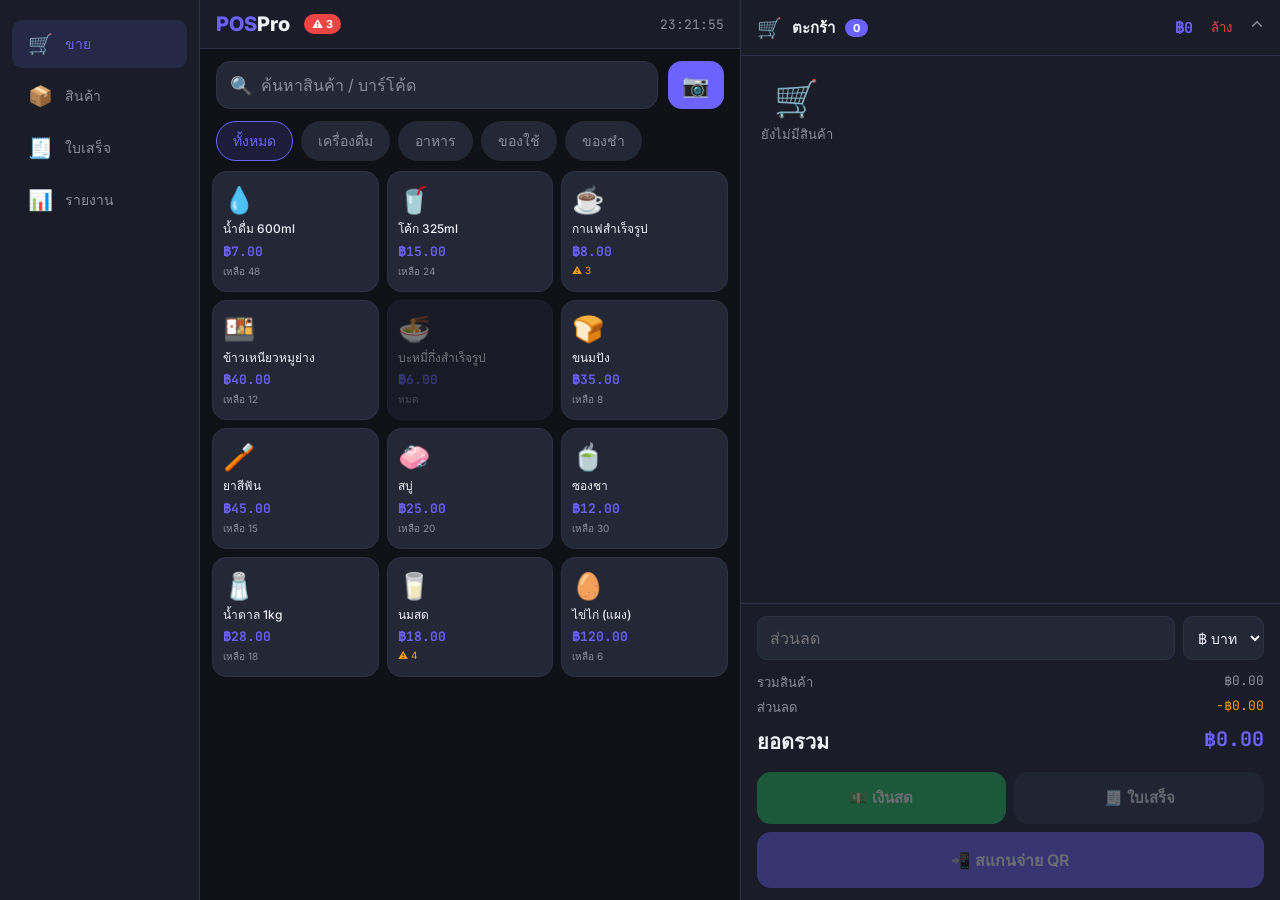
==== commit 60b0b07d: "Add files via upload" ====
--- a/index.html
+++ b/index.html
@@ -478,13 +478,19 @@
 
     <!-- === History View === -->
     <div class="view" id="view-history">
-      <div class="topbar"><span class="topbar-title">🧾 ประวัติการขาย</span></div>
+      <div class="topbar">
+        <span class="topbar-title">🧾 ประวัติการขาย</span>
+        <button onclick="resetTxns()" style="margin-left:auto;background:rgba(239,68,68,.12);color:var(--danger);border:1px solid var(--danger);border-radius:var(--rs);padding:6px 14px;font-size:13px;font-weight:600;min-height:36px">🔄 Reset ยอดขาย</button>
+      </div>
       <div class="hist-scroll" id="histList"></div>
     </div>
 
     <!-- === Dashboard View === -->
     <div class="view" id="view-dashboard">
-      <div class="topbar"><span class="topbar-title">📊 รายงานสรุป</span></div>
+      <div class="topbar">
+        <span class="topbar-title">📊 รายงานสรุป</span>
+        <button onclick="resetTxns()" style="margin-left:auto;background:rgba(239,68,68,.12);color:var(--danger);border:1px solid var(--danger);border-radius:var(--rs);padding:6px 14px;font-size:13px;font-weight:600;min-height:36px">🔄 Reset</button>
+      </div>
       <div class="dash-scroll">
         <div class="stat-grid" id="dashStats"></div>
         <div class="section-hd">ยอดขายรายชั่วโมง</div>
@@ -600,7 +606,7 @@
     <div style="height:16px"></div>
     <div class="sheet-btns">
       <button class="sbtn sbtn-secondary" onclick="closeSheet('receiptSheet')">ปิด</button>
-      <button class="sbtn sbtn-accent" onclick="window.print()">🖨️ พิมพ์</button>
+      <button class="sbtn sbtn-accent" onclick="printReceipt()">🖨️ พิมพ์ / บันทึก</button>
     </div>
     <div style="height:8px"></div>
   </div>
@@ -630,6 +636,7 @@
   {id:12,name:'ไข่ไก่ (แผง)',price:120,stock:6,cat:'ของชำ',emoji:'🥚',barcode:'',alert:2},
 ];
 let cart = [], txns = [], nid = 13, editId = null, activeCat = 'ทั้งหมด', cashStr = '0';
+// txns เริ่มต้น 0 — ไม่มี mock data
 
 // ── Helpers ──
 const fmt = n => '฿' + Number(n).toLocaleString('th-TH',{minimumFractionDigits:2});
@@ -968,6 +975,44 @@
   document.getElementById('receiptSheet').classList.add('open');
 }
 
+// ── Print Receipt (mobile-safe: open new tab) ──
+function printReceipt() {
+  const html = document.getElementById('receiptBody').innerHTML;
+  const win = window.open('', '_blank');
+  if (!win) { toast('อนุญาต pop-up เพื่อพิมพ์','e'); return; }
+  win.document.write(`<!DOCTYPE html><html><head><meta charset="UTF-8">
+<meta name="viewport" content="width=device-width,initial-scale=1">
+<title>ใบเสร็จ</title>
+<style>
+  body{font-family:'Courier New',monospace;font-size:14px;padding:20px;max-width:320px;margin:auto;background:#fff;color:#000;line-height:1.8}
+  .store{font-size:17px;font-weight:bold;text-align:center;margin-bottom:4px}
+  .center{text-align:center;color:#555;font-size:12px}
+  hr{border:none;border-top:1px dashed #ccc;margin:10px 0}
+  .row{display:flex;justify-content:space-between}
+  .grand{font-size:18px;font-weight:bold}
+  .green{color:#16a34a}
+  .muted{color:#777}
+  .footer{text-align:center;font-size:12px;color:#888;margin-top:10px}
+  @media print{body{padding:4px}}
+</style></head><body>
+${html.replace(/color:var\(--accent\)/g,'color:#5b21b6')
+      .replace(/color:var\(--success\)/g,'color:#16a34a')
+      .replace(/color:var\(--warning\)/g,'color:#d97706')
+      .replace(/color:var\(--muted\)/g,'color:#777')}
+<script>window.onload=()=>{window.print();}<\/script>
+</body></html>`);
+  win.document.close();
+}
+
+// ── Reset ยอดขาย ──
+function resetTxns() {
+  if (!confirm('ล้างข้อมูลยอดขายทั้งหมด?\nการกระทำนี้ไม่สามารถย้อนกลับได้')) return;
+  txns = [];
+  renderHist();
+  renderDash();
+  toast('ล้างยอดขายแล้ว','i');
+}
+
 // ── Dashboard ──
 function renderDash() {
   const tod=txns.filter(t=>new Date(t.date).toDateString()===new Date().toDateString());
@@ -984,18 +1029,29 @@
     {l:'รายได้รวม',v:fmt(allTotal),s:'ทุกรายการ',c:'var(--success)'},
     {l:'สินค้าทั้งหมด',v:prods.length,s:'รายการ',c:'var(--info)'},
   ].map(s=>`<div class="stat-card"><div class="stat-lbl">${s.l}</div><div class="stat-val" style="color:${s.c}">${s.v}</div><div class="stat-sub">${s.s}</div></div>`).join('');
-  // Hourly bars (mock)
-  const hrs=Array.from({length:10},(_,i)=>({h:String(i+8).padStart(2,'0')+':00',v:Math.floor(Math.random()*600+80)}));
+
+  // Hourly bars — จากข้อมูลจริง
+  const hMap={};
+  tod.forEach(t=>{const h=new Date(t.date).getHours();hMap[h]=(hMap[h]||0)+t.total;});
+  const nowH=new Date().getHours();
+  const startH=Math.max(nowH-9,6);
+  const hrs=Array.from({length:Math.min(nowH-startH+1,10)},(_,i)=>{
+    const h=startH+i;
+    return {h:String(h).padStart(2,'0')+':00',v:hMap[h]||0};
+  });
   const mx=Math.max(...hrs.map(h=>h.v),1);
-  document.getElementById('dashBars').innerHTML=hrs.map(h=>
-    `<div class="bar-row"><span class="bar-lbl">${h.h}</span><div class="bar-bg"><div class="bar-fill" style="width:${(h.v/mx*100).toFixed(1)}%"></div></div><span class="bar-v">${fmt(h.v)}</span></div>`
-  ).join('');
-  // Top products
-  const topList=[...prods].sort((a,b)=>(50-a.stock)-(50-b.stock)).slice(0,5);
-  const tmx=Math.max(...topList.map(p=>50-p.stock),1);
-  document.getElementById('dashTop').innerHTML=topList.map(p=>
-    `<div class="bar-row"><span class="bar-lbl" style="font-size:18px;width:28px">${p.emoji}</span><div class="bar-bg"><div class="bar-fill" style="width:${((50-p.stock)/tmx*100).toFixed(1)}%;background:var(--success)"></div></div><span class="bar-v" style="font-size:11px;color:var(--text)">${p.name.substring(0,6)}</span></div>`
-  ).join('');
+  document.getElementById('dashBars').innerHTML = hrs.length
+    ? hrs.map(h=>`<div class="bar-row"><span class="bar-lbl">${h.h}</span><div class="bar-bg"><div class="bar-fill" style="width:${(h.v/mx*100).toFixed(1)}%"></div></div><span class="bar-v">${fmt(h.v)}</span></div>`).join('')
+    : '<div style="color:var(--muted);font-size:13px;padding:8px 0">ยังไม่มีข้อมูลวันนี้</div>';
+
+  // Top products — นับจาก txns จริง
+  const soldMap={};
+  txns.forEach(t=>t.items.forEach(i=>{soldMap[i.id]=(soldMap[i.id]||{name:i.name,emoji:i.emoji,qty:0});soldMap[i.id].qty+=i.qty;}));
+  const topList=Object.values(soldMap).sort((a,b)=>b.qty-a.qty).slice(0,5);
+  const tmx=Math.max(...topList.map(p=>p.qty),1);
+  document.getElementById('dashTop').innerHTML = topList.length
+    ? topList.map(p=>`<div class="bar-row"><span class="bar-lbl" style="font-size:18px;width:28px">${p.emoji}</span><div class="bar-bg"><div class="bar-fill" style="width:${(p.qty/tmx*100).toFixed(1)}%;background:var(--success)"></div></div><span class="bar-v" style="font-size:11px;color:var(--text)">${p.name.substring(0,7)}</span></div>`).join('')
+    : '<div style="color:var(--muted);font-size:13px;padding:8px 0">ยังไม่มีข้อมูล</div>';
 }
 
 // ── Low Stock Badge ──
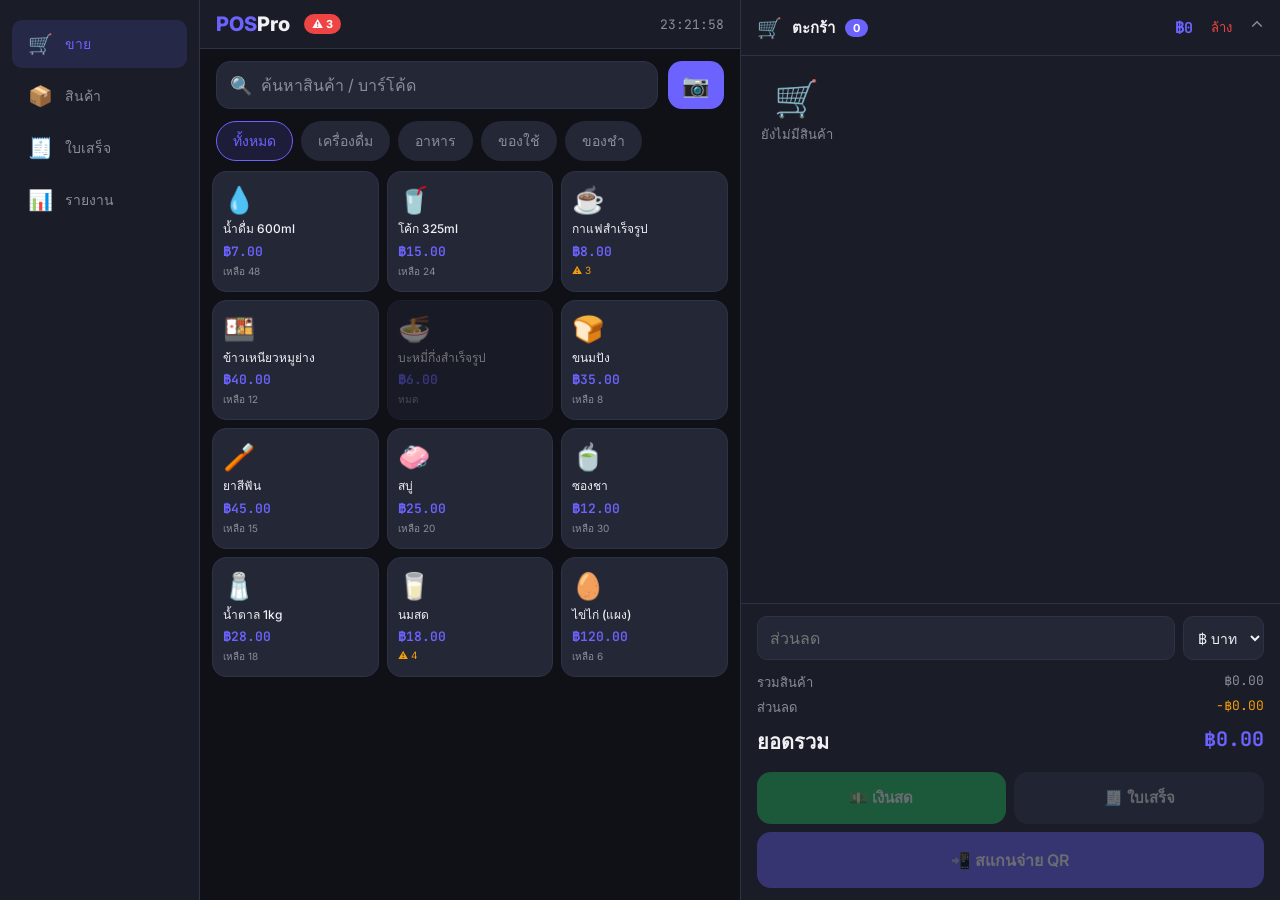
==== commit 1844691e: "Add files via upload" ====
--- a/index.html
+++ b/index.html
@@ -127,6 +127,28 @@
 .prod-name { font-size: 12px; font-weight: 500; line-height: 1.3; margin-bottom: 4px; }
 .prod-price { font-family: 'JetBrains Mono'; font-size: 13px; color: var(--accent); font-weight: 600; }
 .prod-stock { font-size: 10px; color: var(--muted); margin-top: 2px; }
+
+/* qty badge บนการ์ด */
+.prod-card.in-cart { border-color: var(--accent); background: rgba(108,99,255,.08); }
+.cart-badge {
+  position: absolute; top: 6px; right: 6px;
+  display: flex; align-items: center; gap: 3px;
+  background: var(--accent); border-radius: 20px;
+  padding: 2px 4px;
+}
+.cbadge-btn {
+  width: 22px; height: 22px; border-radius: 50%;
+  background: rgba(255,255,255,.2); color: #fff;
+  font-size: 16px; font-weight: 700; line-height: 1;
+  display: flex; align-items: center; justify-content: center;
+  border: none; cursor: pointer; touch-action: manipulation;
+  flex-shrink: 0;
+}
+.cbadge-btn:active { background: rgba(255,255,255,.4); }
+.cbadge-n {
+  font-family: 'JetBrains Mono'; font-size: 13px;
+  font-weight: 700; color: #fff; min-width: 16px; text-align: center;
+}
 
 /* Cart Panel — slides up on mobile */
 .cart-panel {
@@ -700,7 +722,14 @@
   if (!list.length) { g.innerHTML='<div style="grid-column:1/-1;text-align:center;padding:30px;color:var(--muted)">ไม่พบสินค้า</div>'; return; }
   g.innerHTML = list.map(p => {
     const out = p.stock===0, low = p.stock>0&&p.stock<=p.alert;
-    return `<div class="prod-card${out?' out':''}${low?' low':''}" onclick="addToCart(${p.id})">
+    const ci = cart.find(x=>x.id===p.id);
+    const inCart = ci ? ci.qty : 0;
+    return `<div class="prod-card${out?' out':''}${low?' low':''}${inCart?' in-cart':''}" onclick="addToCart(${p.id})">
+      ${inCart ? `<div class="cart-badge">
+        <button class="cbadge-btn" onclick="event.stopPropagation();changeQty(${p.id},-1)">−</button>
+        <span class="cbadge-n">${inCart}</span>
+        <button class="cbadge-btn" onclick="event.stopPropagation();addToCart(${p.id})">+</button>
+      </div>` : ''}
       <span class="prod-emoji">${p.emoji}</span>
       <div class="prod-name">${p.name}</div>
       <div class="prod-price">${fmt(p.price)}</div>
@@ -719,10 +748,8 @@
     ex.qty++;
   } else { cart.push({id,name:p.name,price:p.price,emoji:p.emoji,qty:1}); }
   renderCart();
-  if (window.innerWidth < 1024 && document.getElementById('cartPanel').classList.contains('collapsed')) {
-    document.getElementById('cartPanel').classList.remove('collapsed');
-  }
-  toast(`${p.emoji} ${p.name}`,'s');
+  renderProds(); // อัปเดต badge บนการ์ด
+  // ❌ ไม่ expand ตะกร้าอัตโนมัติ — ให้ user เปิดเองเมื่อพร้อมจ่าย
 }
 
 function changeQty(id,d) {
@@ -731,6 +758,7 @@
   i.qty += d;
   if (i.qty<=0) { cart=cart.filter(x=>x.id!==id); }
   renderCart();
+  renderProds(); // sync badge
 }
 
 function clearCart() { cart=[]; document.getElementById('discV').value=''; renderCart(); }
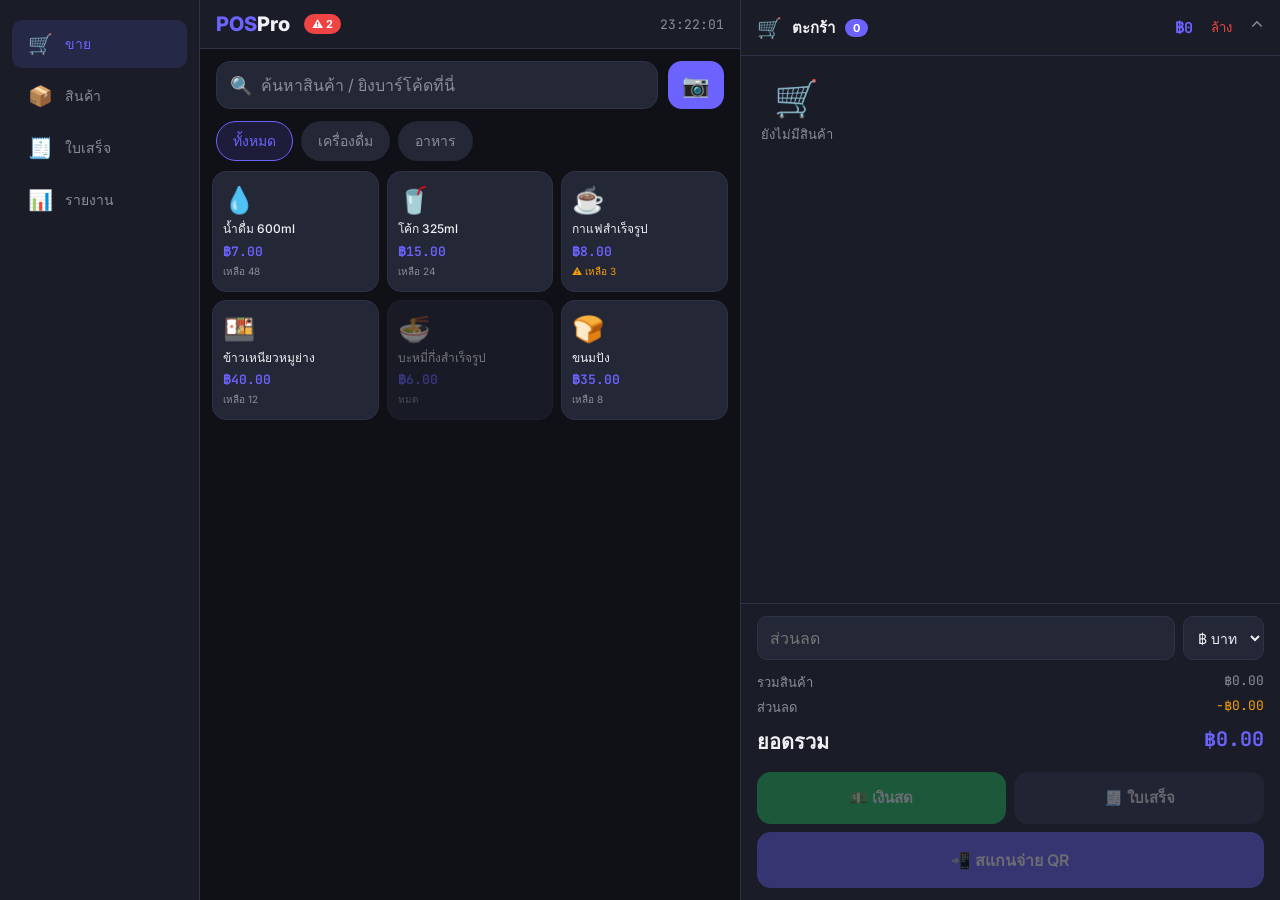
==== commit ce6cde3b: "Update index.htmlใ" ====
--- a/index.html
+++ b/index.html
@@ -5,7 +5,7 @@
 <meta name="viewport" content="width=device-width, initial-scale=1.0, maximum-scale=1.0, user-scalable=no">
 <meta name="apple-mobile-web-app-capable" content="yes">
 <meta name="apple-mobile-web-app-status-bar-style" content="black-translucent">
-<title>POS Pro</title>
+<title>POS Pro - Enterprise Edition</title>
 <link href="https://fonts.googleapis.com/css2?family=Inter:wght@400;500;600;700&family=JetBrains+Mono:wght@400;600&display=swap" rel="stylesheet">
 <style>
 /* === Reset & Variables === */
@@ -117,7 +117,7 @@
   background: var(--card); border: 1.5px solid var(--border);
   border-radius: var(--r); padding: 12px 10px;
   display: flex; flex-direction: column; align-items: flex-start;
-  active: transform: scale(.96); transition: border-color .1s;
+  transition: border-color .1s, transform .1s;
   min-height: 100px; position: relative;
 }
 .prod-card:active { transform: scale(.96); border-color: var(--accent); }
@@ -134,7 +134,7 @@
   position: absolute; top: 6px; right: 6px;
   display: flex; align-items: center; gap: 3px;
   background: var(--accent); border-radius: 20px;
-  padding: 2px 4px;
+  padding: 2px 4px; z-index: 10;
 }
 .cbadge-btn {
   width: 22px; height: 22px; border-radius: 50%;
@@ -282,7 +282,7 @@
 .stat-lbl { font-size: 12px; color: var(--muted); margin-bottom: 6px; }
 .stat-val { font-family: 'JetBrains Mono'; font-size: 24px; font-weight: 700; }
 .stat-sub { font-size: 11px; color: var(--muted); margin-top: 3px; }
-.section-hd { font-size: 15px; font-weight: 600; margin-bottom: 10px; }
+.section-hd { font-size: 15px; font-weight: 600; margin-bottom: 10px; display: flex; justify-content: space-between; align-items: center; }
 .bar-list { display: flex; flex-direction: column; gap: 8px; margin-bottom: 20px; }
 .bar-row { display: flex; align-items: center; gap: 10px; }
 .bar-lbl { font-size: 12px; color: var(--muted); width: 40px; text-align: right; flex-shrink: 0; }
@@ -442,7 +442,7 @@
         <div class="search-row">
           <div class="search-wrap">
             <span class="search-icon">🔍</span>
-            <input type="search" id="srch" placeholder="ค้นหาสินค้า / บาร์โค้ด" oninput="filterProds()" autocomplete="off" autocorrect="off" spellcheck="false">
+            <input type="search" id="srch" placeholder="ค้นหาสินค้า / ยิงบาร์โค้ดที่นี่" oninput="filterProds()" autocomplete="off" autocorrect="off" spellcheck="false">
           </div>
           <button class="scan-btn" onclick="doScan()" id="scanBtn" title="สแกน">📷</button>
         </div>
@@ -515,7 +515,10 @@
       </div>
       <div class="dash-scroll">
         <div class="stat-grid" id="dashStats"></div>
-        <div class="section-hd">ยอดขายรายชั่วโมง</div>
+        <div class="section-hd">
+          <span>ยอดขายรายชั่วโมง</span>
+          <button onclick="exportSalesCSV()" style="background:var(--card2);color:var(--info);border:1px solid var(--border);border-radius:8px;padding:4px 10px;font-size:12px;font-weight:600;">📥 Export Excel (CSV)</button>
+        </div>
         <div class="bar-list" id="dashBars"></div>
         <div class="section-hd">สินค้าขายดี</div>
         <div class="bar-list" id="dashTop"></div>
@@ -642,23 +645,80 @@
 const STORE = 'POS Pro ร้านค้า';
 const LOW = 5;
 
-// ── State ──
-let prods = [
+// ── Default State ──
+let defaultProds = [
   {id:1,name:'น้ำดื่ม 600ml',price:7,stock:48,cat:'เครื่องดื่ม',emoji:'💧',barcode:'8850001234567',alert:5},
   {id:2,name:'โค้ก 325ml',price:15,stock:24,cat:'เครื่องดื่ม',emoji:'🥤',barcode:'8850009876543',alert:5},
   {id:3,name:'กาแฟสำเร็จรูป',price:8,stock:3,cat:'เครื่องดื่ม',emoji:'☕',barcode:'8850001111111',alert:5},
-  {id:4,name:'ข้าวเหนียวหมูย่าง',price:40,stock:12,cat:'อาหาร',emoji:'🍱',barcode:'',alert:3},
+  {id:4,name:'ข้าวเหนียวหมูย่าง',price:40,stock:12,cat:'อาหาร',emoji:'🍱',barcode:'123456',alert:3},
   {id:5,name:'บะหมี่กึ่งสำเร็จรูป',price:6,stock:0,cat:'อาหาร',emoji:'🍜',barcode:'8850002222222',alert:5},
-  {id:6,name:'ขนมปัง',price:35,stock:8,cat:'อาหาร',emoji:'🍞',barcode:'',alert:3},
-  {id:7,name:'ยาสีฟัน',price:45,stock:15,cat:'ของใช้',emoji:'🪥',barcode:'8850003333333',alert:5},
-  {id:8,name:'สบู่',price:25,stock:20,cat:'ของใช้',emoji:'🧼',barcode:'8850004444444',alert:5},
-  {id:9,name:'ซองชา',price:12,stock:30,cat:'เครื่องดื่ม',emoji:'🍵',barcode:'8850005555555',alert:10},
-  {id:10,name:'น้ำตาล 1kg',price:28,stock:18,cat:'ของชำ',emoji:'🧂',barcode:'8850006666666',alert:5},
-  {id:11,name:'นมสด',price:18,stock:4,cat:'เครื่องดื่ม',emoji:'🥛',barcode:'8850007777777',alert:5},
-  {id:12,name:'ไข่ไก่ (แผง)',price:120,stock:6,cat:'ของชำ',emoji:'🥚',barcode:'',alert:2},
+  {id:6,name:'ขนมปัง',price:35,stock:8,cat:'อาหาร',emoji:'🍞',barcode:'112233',alert:3},
 ];
-let cart = [], txns = [], nid = 13, editId = null, activeCat = 'ทั้งหมด', cashStr = '0';
-// txns เริ่มต้น 0 — ไม่มี mock data
+
+let prods = [];
+let txns = [];
+let cart = [], nid = 13, editId = null, activeCat = 'ทั้งหมด', cashStr = '0';
+
+// ── LocalStorage Data Engine ──
+function loadData() {
+  const localProds = localStorage.getItem('pos_prods');
+  const localTxns = localStorage.getItem('pos_txns');
+  
+  if (localProds) {
+    prods = JSON.parse(localProds);
+  } else {
+    prods = [...defaultProds];
+    saveData();
+  }
+  
+  if (localTxns) {
+    txns = JSON.parse(localTxns);
+  }
+  
+  if (prods.length > 0) {
+    nid = Math.max(...prods.map(p => p.id)) + 1;
+  }
+}
+
+function saveData() {
+  localStorage.setItem('pos_prods', JSON.stringify(prods));
+  localStorage.setItem('pos_txns', JSON.stringify(txns));
+}
+
+// ── Hardware Barcode Scanner Engine (Global Listener) ──
+let barcodeBuffer = '';
+let lastKeyTime = Date.now();
+
+document.addEventListener('keydown', e => {
+  // หากผู้ใช้กำลังพิมพ์ใน input ใดๆ อยู่ ไม่ต้องดักจับเพื่อยิงสินค้า
+  if (document.activeElement.tagName === 'INPUT' || document.activeElement.tagName === 'SELECT') return;
+
+  const currentTime = Date.now();
+  // เครื่องยิงบาร์โค้ดจะส่งค่าถี่มาก (ปกติ < 30ms ต่อตัวอักษร) ถ้าคีย์บอร์ดมนุษย์กดจะช้ากว่านั้น
+  if (currentTime - lastKeyTime > 100) {
+    barcodeBuffer = '';
+  }
+  lastKeyTime = currentTime;
+
+  if (e.key === 'Enter') {
+    if (barcodeBuffer.length >= 3) { 
+      const scannedProd = prods.find(p => p.barcode === barcodeBuffer);
+      if (scannedProd) {
+        addToCart(scannedProd.id);
+        toast(`🎯 ยิงบาร์โค้ดสำเร็จ: ${scannedProd.name}`, 's');
+        // บนมือถือ ให้กางตะกร้าอัตโนมัติเพื่อให้เห็นว่าของเข้าแล้ว
+        if (window.innerWidth < 1024) {
+          document.getElementById('cartPanel').classList.remove('collapsed');
+        }
+      } else {
+        toast(`⚠ ไม่พบสินค้าบาร์โค้ด: ${barcodeBuffer}`, 'e');
+      }
+      barcodeBuffer = '';
+    }
+  } else if (/^[a-zA-Z0-9]$/.test(e.key)) {
+    barcodeBuffer += e.key;
+  }
+});
 
 // ── Helpers ──
 const fmt = n => '฿' + Number(n).toLocaleString('th-TH',{minimumFractionDigits:2});
@@ -685,7 +745,6 @@
 function goView(v) {
   document.querySelectorAll('.view').forEach(el => el.classList.remove('active'));
   document.getElementById('view-'+v).classList.add('active');
-  // nav buttons
   document.querySelectorAll('.bnav-btn, .snav-btn').forEach(b => b.classList.toggle('active', b.dataset.view===v));
   if (v==='dashboard') renderDash();
   if (v==='products') renderProdTable();
@@ -700,7 +759,6 @@
   document.getElementById('sideNav').style.display = desktop ? 'flex' : 'none';
 }
 window.addEventListener('resize', updateNav);
-updateNav();
 
 // ── Categories ──
 function getCats() { return ['ทั้งหมด', ...new Set(prods.map(p=>p.cat))]; }
@@ -733,7 +791,7 @@
       <span class="prod-emoji">${p.emoji}</span>
       <div class="prod-name">${p.name}</div>
       <div class="prod-price">${fmt(p.price)}</div>
-      <div class="prod-stock">${out?'หมด':low?`⚠ ${p.stock}`:`เหลือ ${p.stock}`}</div>
+      <div class="prod-stock">${out?'หมด':low?`⚠ เหลือ ${p.stock}`:`เหลือ ${p.stock}`}</div>
     </div>`;
   }).join('');
 }
@@ -741,27 +799,28 @@
 // ── Cart ──
 function addToCart(id) {
   const p = prods.find(x=>x.id===id);
-  if (!p||p.stock===0) { toast('สินค้าหมด','e'); return; }
+  if (!p||p.stock===0) { toast('สินค้าหมดคลังแล้ว','e'); return; }
   const ex = cart.find(x=>x.id===id);
   if (ex) {
-    if (ex.qty>=p.stock) { toast('สินค้าไม่พอ','e'); return; }
+    if (ex.qty>=p.stock) { toast('สินค้าในคลังไม่พอขาย','e'); return; }
     ex.qty++;
   } else { cart.push({id,name:p.name,price:p.price,emoji:p.emoji,qty:1}); }
   renderCart();
-  renderProds(); // อัปเดต badge บนการ์ด
-  // ❌ ไม่ expand ตะกร้าอัตโนมัติ — ให้ user เปิดเองเมื่อพร้อมจ่าย
+  renderProds();
 }
 
 function changeQty(id,d) {
   const i = cart.find(x=>x.id===id);
   if (!i) return;
+  const p = prods.find(x=>x.id===id);
+  if (d > 0 && i.qty >= p.stock) { toast('สินค้าในคลังไม่พอขาย','e'); return; }
   i.qty += d;
   if (i.qty<=0) { cart=cart.filter(x=>x.id!==id); }
   renderCart();
-  renderProds(); // sync badge
-}
-
-function clearCart() { cart=[]; document.getElementById('discV').value=''; renderCart(); }
+  renderProds();
+}
+
+function clearCart() { cart=[]; document.getElementById('discV').value=''; renderCart(); renderProds(); }
 
 function toggleCart() {
   if (window.innerWidth >= 1024) return;
@@ -774,12 +833,13 @@
   document.getElementById('cartPreview').textContent = fmt(getTotals().total);
   const body = document.getElementById('cartBody');
   const empty = document.getElementById('cartEmpty');
+  
+  body.querySelectorAll('.cart-item').forEach(el=>el.remove());
+  
   if (!cart.length) {
     empty.style.display='flex';
-    body.querySelectorAll('.cart-item').forEach(el=>el.remove());
   } else {
     empty.style.display='none';
-    body.querySelectorAll('.cart-item').forEach(el=>el.remove());
     cart.forEach(i => {
       const el = document.createElement('div');
       el.className = 'cart-item';
@@ -880,11 +940,15 @@
   const {sub,disc,total}=getTotals();
   const change = method==='Cash' ? Math.max((parseInt(cashStr)||0)-total,0) : 0;
   txns.unshift({id:'R'+String(txns.length+1).padStart(4,'0'), date:new Date(), items:[...cart], sub,disc,total,method,change});
+  
+  // ตัดสต็อก
   cart.forEach(ci=>{const p=prods.find(x=>x.id===ci.id);if(p) p.stock=Math.max(0,p.stock-ci.qty);});
+  
+  saveData(); // บันทึกข้อมูลลงฐานข้อมูลเบราว์เซอร์
   closeSheet('qrSheet'); closeSheet('cashSheet');
   cart=[]; document.getElementById('discV').value='';
   renderCart(); renderProds(); checkLow();
-  toast(`✅ ${fmt(total)}${method==='Cash'?` ทอน ${fmt(change)}`:''}`, 's');
+  toast(`✅ บันทึกยอดขาย ${fmt(total)}${method==='Cash'?` ทอน ${fmt(change)}`:''}`, 's');
 }
 
 // ── Scan simulation ──
@@ -894,7 +958,7 @@
   setTimeout(()=>{
     btn.classList.remove('scanning');
     const avail = prods.filter(p=>p.barcode&&p.stock>0);
-    if(!avail.length){toast('ไม่พบสินค้า','e');return;}
+    if(!avail.length){toast('ไม่มีสินค้าที่มีบาร์โค้ดในระบบ','e');return;}
     const p = avail[Math.floor(Math.random()*avail.length)];
     document.getElementById('srch').value=p.barcode;
     filterProds();
@@ -909,12 +973,12 @@
   const list=prods.filter(p=>!q||p.name.toLowerCase().includes(q)||p.barcode.includes(q));
   document.getElementById('prodTable').innerHTML=list.map(p=>{
     const sc=p.stock===0?'s-out':p.stock<=p.alert?'s-low':'s-ok';
-    const sl=p.stock===0?'หมด':p.stock<=p.alert?`⚠ ${p.stock}`:p.stock;
+    const sl=p.stock===0?'หมด':p.stock<=p.alert?`⚠ เหลือ ${p.stock}`:p.stock;
     return `<div class="prod-row">
       <span class="pr-emoji">${p.emoji}</span>
       <div class="pr-info">
         <div class="pr-name">${p.name}</div>
-        <div class="pr-meta">${p.cat}${p.barcode?` · ${p.barcode}`:''}</div>
+        <div class="pr-meta">${p.cat}${p.barcode?` · 🔑 ${p.barcode}`:''}</div>
         <div class="pr-actions">
           <button class="pr-btn pr-edit" onclick="editProd(${p.id})">✏️ แก้ไข</button>
           <button class="pr-btn pr-del" onclick="delProd(${p.id})">🗑️ ลบ</button>
@@ -931,7 +995,7 @@
 function openAddProd() {
   editId=null;
   ['fName','fPrice','fStock','fBarcode','fEmoji','fCat','fAlert'].forEach(id=>document.getElementById(id).value='');
-  document.getElementById('prodSheetTitle').textContent='➕ เพิ่มสินค้า';
+  document.getElementById('prodSheetTitle').textContent='➕ เพิ่มสินค้าใหม่';
   document.getElementById('prodSheet').classList.add('open');
 }
 
@@ -945,36 +1009,39 @@
   document.getElementById('fEmoji').value=p.emoji;
   document.getElementById('fCat').value=p.cat;
   document.getElementById('fAlert').value=p.alert;
-  document.getElementById('prodSheetTitle').textContent='✏️ แก้ไขสินค้า';
+  document.getElementById('prodSheetTitle').textContent='✏️ แก้ไขข้อมูลสินค้า';
   document.getElementById('prodSheet').classList.add('open');
 }
 
 function saveProd() {
   const name=document.getElementById('fName').value.trim();
   const price=parseFloat(document.getElementById('fPrice').value)||0;
-  if(!name||price<0){toast('กรอกชื่อและราคา','e');return;}
+  if(!name||price<0){toast('กรุณากรอกชื่อและราคาให้ถูกต้อง','e');return;}
   const data={name,price,stock:parseInt(document.getElementById('fStock').value)||0,
     barcode:document.getElementById('fBarcode').value.trim(),
     emoji:document.getElementById('fEmoji').value.trim()||'📦',
     cat:document.getElementById('fCat').value.trim()||'ทั่วไป',
     alert:parseInt(document.getElementById('fAlert').value)||5};
-  if(editId){Object.assign(prods.find(x=>x.id===editId),data);toast('บันทึกแล้ว','s');}
-  else {prods.push({id:nid++,...data});toast('เพิ่มสินค้าแล้ว','s');}
+  if(editId){Object.assign(prods.find(x=>x.id===editId),data);toast('อัปเดตสินค้าสำเร็จ','s');}
+  else {prods.push({id:nid++,...data});toast('เพิ่มสินค้าใหม่สำเร็จ','s');}
+  
+  saveData();
   closeSheet('prodSheet');
   renderProdTable(); renderCats(); renderProds(); checkLow();
 }
 
 function delProd(id) {
-  if(!confirm('ลบสินค้านี้?')) return;
+  if(!confirm('คุณแน่ใจใช่ไหมที่จะลบสินค้านี้ออกจากระบบ?')) return;
   prods=prods.filter(x=>x.id!==id);
-  renderProdTable(); renderCats(); renderProds();
-  toast('ลบแล้ว','i');
+  saveData();
+  renderProdTable(); renderCats(); renderProds(); checkLow();
+  toast('ลบสินค้าสำเร็จ','i');
 }
 
 // ── History ──
 function renderHist() {
   const el=document.getElementById('histList');
-  if(!txns.length){el.innerHTML='<div style="text-align:center;padding:40px;color:var(--muted)">ยังไม่มีรายการ</div>';return;}
+  if(!txns.length){el.innerHTML='<div style="text-align:center;padding:40px;color:var(--muted)">ยังไม่มีรายการประวัติการขาย</div>';return;}
   el.innerHTML=txns.map(t=>`
     <div class="hist-card" onclick="showTx('${t.id}')">
       <div class="hist-left">
@@ -1003,42 +1070,54 @@
   document.getElementById('receiptSheet').classList.add('open');
 }
 
-// ── Print Receipt (mobile-safe: open new tab) ──
+// ── Print Receipt ──
 function printReceipt() {
   const html = document.getElementById('receiptBody').innerHTML;
   const win = window.open('', '_blank');
-  if (!win) { toast('อนุญาต pop-up เพื่อพิมพ์','e'); return; }
-  win.document.write(`<!DOCTYPE html><html><head><meta charset="UTF-8">
-<meta name="viewport" content="width=device-width,initial-scale=1">
-<title>ใบเสร็จ</title>
+  if (!win) { toast('กรุณาอนุญาต Pop-up ของเบราว์เซอร์เพื่อพิมพ์','e'); return; }
+  win.document.write(`<!DOCTYPE html><html><head><meta charset="UTF-8"><title>ใบเสร็จรับเงิน</title>
 <style>
   body{font-family:'Courier New',monospace;font-size:14px;padding:20px;max-width:320px;margin:auto;background:#fff;color:#000;line-height:1.8}
   .store{font-size:17px;font-weight:bold;text-align:center;margin-bottom:4px}
-  .center{text-align:center;color:#555;font-size:12px}
   hr{border:none;border-top:1px dashed #ccc;margin:10px 0}
   .row{display:flex;justify-content:space-between}
   .grand{font-size:18px;font-weight:bold}
-  .green{color:#16a34a}
-  .muted{color:#777}
   .footer{text-align:center;font-size:12px;color:#888;margin-top:10px}
-  @media print{body{padding:4px}}
 </style></head><body>
-${html.replace(/color:var\(--accent\)/g,'color:#5b21b6')
-      .replace(/color:var\(--success\)/g,'color:#16a34a')
-      .replace(/color:var\(--warning\)/g,'color:#d97706')
-      .replace(/color:var\(--muted\)/g,'color:#777')}
-<script>window.onload=()=>{window.print();}<\/script>
-</body></html>`);
+${html.replace(/color:var\(--accent\)/g,'color:#000').replace(/color:var\(--success\)/g,'color:#000')}
+<script>window.onload=()=>{window.print();window.close();}<\/script></body></html>`);
   win.document.close();
 }
 
 // ── Reset ยอดขาย ──
 function resetTxns() {
-  if (!confirm('ล้างข้อมูลยอดขายทั้งหมด?\nการกระทำนี้ไม่สามารถย้อนกลับได้')) return;
+  if (!confirm('💥 คำเตือน! คุณต้องการล้างข้อมูลยอดขายทั้งหมดใช่ไหม?\nการกระทำนี้จะล้างประวัติถาวรและไม่สามารถกู้คืนได้')) return;
   txns = [];
+  saveData();
   renderHist();
   renderDash();
-  toast('ล้างยอดขายแล้ว','i');
+  toast('ล้างประวัติการขายเรียบร้อยแล้ว','i');
+}
+
+// ── Export ยอดขายเป็น Excel (CSV) ──
+function exportSalesCSV() {
+  if (!txns.length) { toast('ไม่มีข้อมูลยอดขายในระบบให้ส่งออก', 'e'); return; }
+  let csvContent = "\uFEFF"; // รองรับภาษาไทยใน Excel
+  csvContent += "เลขที่ใบเสร็จ,วันที่-เวลา,รายการสินค้า,ยอดรวมสุทธิ,ช่องทางชำระ\n";
+  
+  txns.forEach(t => {
+    let itemStr = t.items.map(i => `${i.name}(x${i.qty})`).join(' | ');
+    csvContent += `${t.id},${new Date(t.date).toLocaleString('th-TH')},"${itemStr}",${t.total},${t.method === 'Cash' ? 'เงินสด' : 'QR Code'}\n`;
+  });
+  
+  const blob = new Blob([csvContent], { type: 'text/csv;charset=utf-8;' });
+  const link = document.createElement("a");
+  link.href = URL.createObjectURL(blob);
+  link.setAttribute("download", `รายงานยอดขาย_POS_${new Date().toISOString().slice(0,10)}.csv`);
+  document.body.appendChild(link);
+  link.click();
+  document.body.removeChild(link);
+  toast('📥 ส่งออกไฟล์รายงาน CSV สำเร็จ', 's');
 }
 
 // ── Dashboard ──
@@ -1053,32 +1132,31 @@
     {l:'ยอดขายวันนี้',v:fmt(todTotal),s:`${tod.length} รายการ`,c:'var(--success)'},
     {l:'สินค้าขายวันนี้',v:fmtN(todItems),s:'ชิ้น',c:'var(--accent)'},
     {l:'สินค้าใกล้หมด',v:low,s:'รายการ',c:'var(--warning)'},
-    {l:'สินค้าหมด',v:out,s:'รายการ',c:'var(--danger)'},
-    {l:'รายได้รวม',v:fmt(allTotal),s:'ทุกรายการ',c:'var(--success)'},
+    {l:'สินค้าหมดคลัง',v:out,s:'รายการ',c:'var(--danger)'},
+    {l:'รายได้รวมทั้งหมด',v:fmt(allTotal),s:'ทุกรายการในระบบ',c:'var(--success)'},
     {l:'สินค้าทั้งหมด',v:prods.length,s:'รายการ',c:'var(--info)'},
   ].map(s=>`<div class="stat-card"><div class="stat-lbl">${s.l}</div><div class="stat-val" style="color:${s.c}">${s.v}</div><div class="stat-sub">${s.s}</div></div>`).join('');
 
-  // Hourly bars — จากข้อมูลจริง
+  // Hourly bars
   const hMap={};
   tod.forEach(t=>{const h=new Date(t.date).getHours();hMap[h]=(hMap[h]||0)+t.total;});
   const nowH=new Date().getHours();
   const startH=Math.max(nowH-9,6);
   const hrs=Array.from({length:Math.min(nowH-startH+1,10)},(_,i)=>{
-    const h=startH+i;
-    return {h:String(h).padStart(2,'0')+':00',v:hMap[h]||0};
+    const h=startH+i; return {h:String(h).padStart(2,'0')+':00',v:hMap[h]||0};
   });
   const mx=Math.max(...hrs.map(h=>h.v),1);
   document.getElementById('dashBars').innerHTML = hrs.length
     ? hrs.map(h=>`<div class="bar-row"><span class="bar-lbl">${h.h}</span><div class="bar-bg"><div class="bar-fill" style="width:${(h.v/mx*100).toFixed(1)}%"></div></div><span class="bar-v">${fmt(h.v)}</span></div>`).join('')
-    : '<div style="color:var(--muted);font-size:13px;padding:8px 0">ยังไม่มีข้อมูลวันนี้</div>';
-
-  // Top products — นับจาก txns จริง
+    : '<div style="color:var(--muted);font-size:13px;padding:8px 0">ยังไม่มีข้อมูลยอดขายในวันนี้</div>';
+
+  // Top products
   const soldMap={};
   txns.forEach(t=>t.items.forEach(i=>{soldMap[i.id]=(soldMap[i.id]||{name:i.name,emoji:i.emoji,qty:0});soldMap[i.id].qty+=i.qty;}));
   const topList=Object.values(soldMap).sort((a,b)=>b.qty-a.qty).slice(0,5);
   const tmx=Math.max(...topList.map(p=>p.qty),1);
   document.getElementById('dashTop').innerHTML = topList.length
-    ? topList.map(p=>`<div class="bar-row"><span class="bar-lbl" style="font-size:18px;width:28px">${p.emoji}</span><div class="bar-bg"><div class="bar-fill" style="width:${(p.qty/tmx*100).toFixed(1)}%;background:var(--success)"></div></div><span class="bar-v" style="font-size:11px;color:var(--text)">${p.name.substring(0,7)}</span></div>`).join('')
+    ? topList.map(p=>`<div class="bar-row"><span class="bar-lbl" style="font-size:18px;width:28px">${p.emoji}</span><div class="bar-bg"><div class="bar-fill" style="width:${(p.qty/tmx*100).toFixed(1)}%;background:var(--success)"></div></div><span class="bar-v" style="font-size:11px;color:var(--text)">${p.name.substring(0,10)}</span></div>`).join('')
     : '<div style="color:var(--muted);font-size:13px;padding:8px 0">ยังไม่มีข้อมูล</div>';
 }
 
@@ -1095,8 +1173,7 @@
 
 // ── Clock ──
 setInterval(()=>{
-  const t=new Date();
-  document.getElementById('clk').textContent=t.toLocaleTimeString('th-TH');
+  document.getElementById('clk').textContent=new Date().toLocaleTimeString('th-TH');
 },1000);
 
 // ── Keyboard shortcuts ──
@@ -1106,7 +1183,11 @@
 });
 
 // ── Init ──
-renderCats(); renderProds(); checkLow();
+loadData();
+updateNav();
+renderCats();
+renderProds();
+checkLow();
 </script>
 </body>
-</html>
+</html>
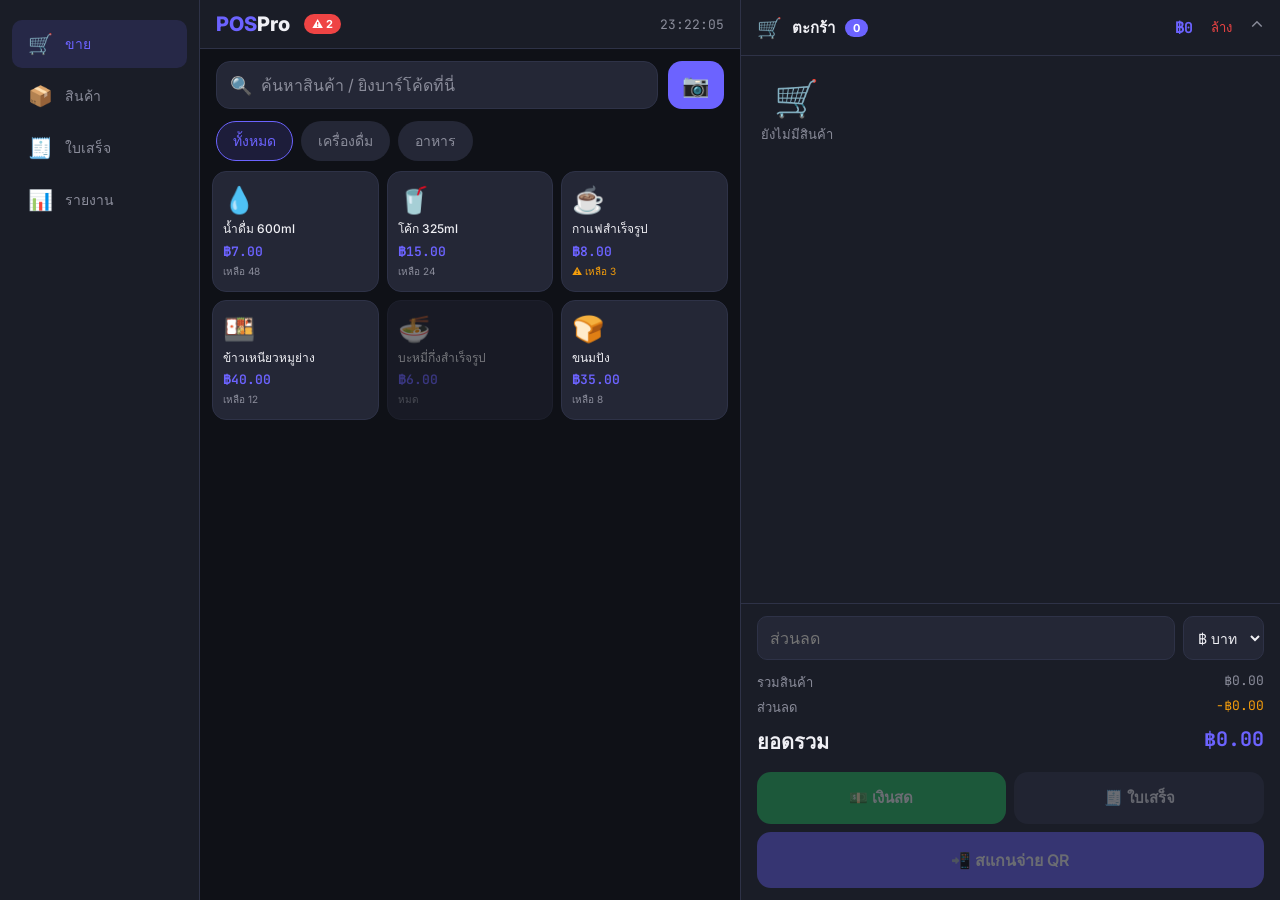
==== commit a8252952: "Update index.html" ====
--- a/index.html
+++ b/index.html
@@ -1190,4 +1190,4 @@
 checkLow();
 </script>
 </body>
-</html>+</html>
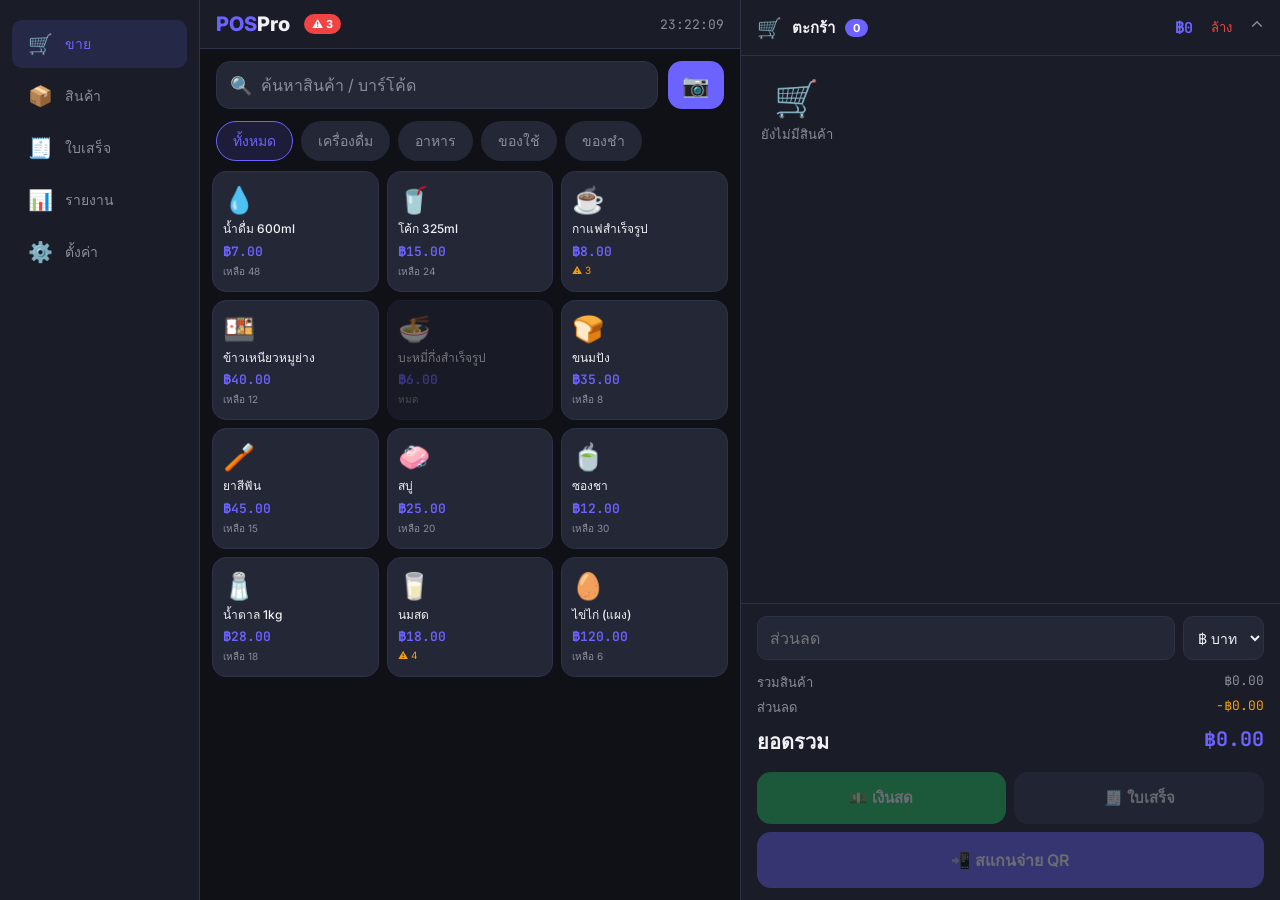
==== commit e3bec240: "Add files via upload" ====
--- a/index.html
+++ b/index.html
@@ -5,7 +5,7 @@
 <meta name="viewport" content="width=device-width, initial-scale=1.0, maximum-scale=1.0, user-scalable=no">
 <meta name="apple-mobile-web-app-capable" content="yes">
 <meta name="apple-mobile-web-app-status-bar-style" content="black-translucent">
-<title>POS Pro - Enterprise Edition</title>
+<title>POS Pro</title>
 <link href="https://fonts.googleapis.com/css2?family=Inter:wght@400;500;600;700&family=JetBrains+Mono:wght@400;600&display=swap" rel="stylesheet">
 <style>
 /* === Reset & Variables === */
@@ -134,7 +134,7 @@
   position: absolute; top: 6px; right: 6px;
   display: flex; align-items: center; gap: 3px;
   background: var(--accent); border-radius: 20px;
-  padding: 2px 4px; z-index: 10;
+  padding: 2px 4px;
 }
 .cbadge-btn {
   width: 22px; height: 22px; border-radius: 50%;
@@ -273,6 +273,13 @@
 .meth-pill { font-size: 11px; padding: 2px 8px; border-radius: 8px; }
 .meth-cash { background: rgba(34,197,94,.15); color: var(--success); }
 .meth-qr { background: rgba(108,99,255,.15); color: var(--accent); }
+.meth-void { background: rgba(239,68,68,.15); color: var(--danger); }
+.hist-card.voided { opacity: .55; }
+.void-btn {
+  height: 32px; padding: 0 12px; border-radius: var(--rs); font-size: 12px; font-weight: 600;
+  background: rgba(239,68,68,.1); color: var(--danger); border: 1px solid var(--danger);
+  min-height: 32px; flex-shrink: 0;
+}
 
 /* === Dashboard View === */
 #view-dashboard { background: var(--bg); }
@@ -282,7 +289,7 @@
 .stat-lbl { font-size: 12px; color: var(--muted); margin-bottom: 6px; }
 .stat-val { font-family: 'JetBrains Mono'; font-size: 24px; font-weight: 700; }
 .stat-sub { font-size: 11px; color: var(--muted); margin-top: 3px; }
-.section-hd { font-size: 15px; font-weight: 600; margin-bottom: 10px; display: flex; justify-content: space-between; align-items: center; }
+.section-hd { font-size: 15px; font-weight: 600; margin-bottom: 10px; }
 .bar-list { display: flex; flex-direction: column; gap: 8px; margin-bottom: 20px; }
 .bar-row { display: flex; align-items: center; gap: 10px; }
 .bar-lbl { font-size: 12px; color: var(--muted); width: 40px; text-align: right; flex-shrink: 0; }
@@ -413,6 +420,67 @@
   body > *:not(#printArea) { display: none !important; }
   #printArea { display: block !important; font-family: 'Courier New'; font-size: 12px; padding: 10px; }
 }
+
+/* === PIN Modal === */
+.pin-overlay {
+  position: fixed; inset: 0; background: rgba(0,0,0,.85); z-index: 500;
+  display: flex; align-items: center; justify-content: center;
+  opacity: 0; pointer-events: none; transition: opacity .2s;
+  backdrop-filter: blur(6px);
+}
+.pin-overlay.open { opacity: 1; pointer-events: all; }
+.pin-box {
+  background: var(--surface); border: 1px solid var(--border);
+  border-radius: 20px; padding: 28px 24px; width: min(340px, 90vw); text-align: center;
+}
+.pin-title { font-size: 18px; font-weight: 700; margin-bottom: 4px; }
+.pin-sub { font-size: 13px; color: var(--muted); margin-bottom: 20px; }
+.pin-dots { display: flex; justify-content: center; gap: 12px; margin-bottom: 20px; }
+.pin-dot {
+  width: 16px; height: 16px; border-radius: 50%;
+  border: 2px solid var(--border); background: transparent;
+  transition: all .15s;
+}
+.pin-dot.filled { background: var(--accent); border-color: var(--accent); }
+.pin-dot.error { background: var(--danger); border-color: var(--danger); }
+.pin-keypad { display: grid; grid-template-columns: repeat(3,1fr); gap: 10px; margin-bottom: 12px; }
+.pin-key {
+  height: 58px; border-radius: var(--r); background: var(--card);
+  color: var(--text); font-size: 22px; font-weight: 600;
+  border: 1.5px solid var(--border); transition: all .1s; min-height: 44px;
+}
+.pin-key:active { background: var(--accent); border-color: var(--accent); color: #fff; transform: scale(.95); }
+.pin-cancel { width: 100%; height: 48px; border-radius: var(--r); background: none; color: var(--muted); font-size: 14px; font-weight: 500; }
+
+/* === Settings View === */
+#view-settings { background: var(--bg); }
+.settings-scroll { flex: 1; overflow-y: auto; padding: 16px; -webkit-overflow-scrolling: touch; }
+.settings-section { background: var(--card); border-radius: var(--r); border: 1px solid var(--border); margin-bottom: 16px; overflow: hidden; }
+.settings-hd { font-size: 13px; font-weight: 700; color: var(--muted); padding: 12px 16px; background: var(--card2); text-transform: uppercase; letter-spacing: .5px; }
+.settings-row { display: flex; align-items: center; padding: 14px 16px; border-top: 1px solid var(--border); gap: 12px; }
+.settings-row:first-of-type { border-top: none; }
+.settings-label { flex: 1; font-size: 14px; font-weight: 500; }
+.settings-sub { font-size: 12px; color: var(--muted); margin-top: 2px; }
+.settings-input {
+  flex: 1; height: 40px; background: var(--card2); border: 1.5px solid var(--border);
+  border-radius: var(--rs); padding: 0 12px; color: var(--text); font-size: 14px;
+  text-align: right;
+}
+.settings-input:focus { border-color: var(--accent); outline: none; }
+.toggle-wrap { position: relative; width: 48px; height: 28px; flex-shrink: 0; }
+.toggle-wrap input { opacity: 0; width: 0; height: 0; }
+.toggle-slider {
+  position: absolute; inset: 0; border-radius: 14px;
+  background: var(--card2); border: 1.5px solid var(--border); cursor: pointer; transition: all .2s;
+}
+.toggle-slider::before {
+  content: ''; position: absolute; width: 20px; height: 20px; border-radius: 50%;
+  background: var(--muted); top: 2px; left: 2px; transition: all .2s;
+}
+.toggle-wrap input:checked + .toggle-slider { background: var(--accent); border-color: var(--accent); }
+.toggle-wrap input:checked + .toggle-slider::before { background: #fff; transform: translateX(20px); }
+.backup-btns { display: flex; gap: 10px; padding: 14px 16px; }
+.backup-btn { flex: 1; height: 48px; border-radius: var(--r); font-size: 14px; font-weight: 600; display: flex; align-items: center; justify-content: center; gap: 8px; min-height: 44px; }
 </style>
 </head>
 <body>
@@ -424,6 +492,7 @@
     <button class="snav-btn" data-view="products"><span class="icon">📦</span>สินค้า</button>
     <button class="snav-btn" data-view="history"><span class="icon">🧾</span>ใบเสร็จ</button>
     <button class="snav-btn" data-view="dashboard"><span class="icon">📊</span>รายงาน</button>
+    <button class="snav-btn" data-view="settings"><span class="icon">⚙️</span>ตั้งค่า</button>
   </nav>
 
   <!-- Views container -->
@@ -436,13 +505,14 @@
         <div class="topbar">
           <span style="font-size:20px;font-weight:800;color:var(--accent)">POS<span style="color:var(--text)">Pro</span></span>
           <span id="alertPill" style="display:none;background:var(--danger);color:#fff;font-size:11px;font-weight:700;padding:3px 8px;border-radius:10px;margin-left:4px"></span>
-          <span class="clock" id="clk" style="margin-left:auto"></span>
+          <span id="scannerPill" style="display:none;background:rgba(34,197,94,.15);color:var(--success);border:1px solid var(--success);border-radius:10px;font-size:11px;font-weight:700;padding:3px 8px">📡 Scanner</span>
+        <span class="clock" id="clk" style="margin-left:auto"></span>
         </div>
         <!-- Search -->
         <div class="search-row">
           <div class="search-wrap">
             <span class="search-icon">🔍</span>
-            <input type="search" id="srch" placeholder="ค้นหาสินค้า / ยิงบาร์โค้ดที่นี่" oninput="filterProds()" autocomplete="off" autocorrect="off" spellcheck="false">
+            <input type="search" id="srch" placeholder="ค้นหาสินค้า / บาร์โค้ด" oninput="filterProds()" autocomplete="off" autocorrect="off" spellcheck="false">
           </div>
           <button class="scan-btn" onclick="doScan()" id="scanBtn" title="สแกน">📷</button>
         </div>
@@ -488,7 +558,10 @@
 
     <!-- === Products View === -->
     <div class="view" id="view-products">
-      <div class="topbar"><span class="topbar-title">📦 จัดการสินค้า</span></div>
+      <div class="topbar">
+        <span class="topbar-title">📦 สินค้า</span>
+        <button onclick="exportCSV('stock')" style="margin-left:auto;background:rgba(56,189,248,.12);color:var(--info);border:1px solid var(--info);border-radius:var(--rs);padding:6px 12px;font-size:13px;font-weight:600;min-height:36px">📥 Export</button>
+      </div>
       <div class="prod-mgmt-scroll">
         <div class="toolbar">
           <input type="search" id="pmSrch" placeholder="ค้นหา..." oninput="renderProdTable()" style="font-size:16px">
@@ -501,8 +574,11 @@
     <!-- === History View === -->
     <div class="view" id="view-history">
       <div class="topbar">
-        <span class="topbar-title">🧾 ประวัติการขาย</span>
-        <button onclick="resetTxns()" style="margin-left:auto;background:rgba(239,68,68,.12);color:var(--danger);border:1px solid var(--danger);border-radius:var(--rs);padding:6px 14px;font-size:13px;font-weight:600;min-height:36px">🔄 Reset ยอดขาย</button>
+        <span class="topbar-title">🧾 ประวัติ</span>
+        <div style="margin-left:auto;display:flex;gap:8px">
+          <button onclick="exportCSV('sales')" style="background:rgba(56,189,248,.12);color:var(--info);border:1px solid var(--info);border-radius:var(--rs);padding:6px 12px;font-size:13px;font-weight:600;min-height:36px">📥 CSV</button>
+          <button onclick="resetTxns()" style="background:rgba(239,68,68,.12);color:var(--danger);border:1px solid var(--danger);border-radius:var(--rs);padding:6px 12px;font-size:13px;font-weight:600;min-height:36px">🔄 Reset</button>
+        </div>
       </div>
       <div class="hist-scroll" id="histList"></div>
     </div>
@@ -515,24 +591,103 @@
       </div>
       <div class="dash-scroll">
         <div class="stat-grid" id="dashStats"></div>
-        <div class="section-hd">
-          <span>ยอดขายรายชั่วโมง</span>
-          <button onclick="exportSalesCSV()" style="background:var(--card2);color:var(--info);border:1px solid var(--border);border-radius:8px;padding:4px 10px;font-size:12px;font-weight:600;">📥 Export Excel (CSV)</button>
-        </div>
+        <div class="section-hd">ยอดขายรายชั่วโมง</div>
         <div class="bar-list" id="dashBars"></div>
         <div class="section-hd">สินค้าขายดี</div>
         <div class="bar-list" id="dashTop"></div>
       </div>
     </div>
 
+    <!-- === Settings View === -->
+    <div class="view" id="view-settings">
+      <div class="topbar"><span class="topbar-title">⚙️ ตั้งค่า</span></div>
+      <div class="settings-scroll">
+
+        <!-- ข้อมูลร้าน -->
+        <div class="settings-section">
+          <div class="settings-hd">🏪 ข้อมูลร้านค้า</div>
+          <div class="settings-row">
+            <div><div class="settings-label">ชื่อร้าน</div></div>
+            <input class="settings-input" id="sStoreName" placeholder="POS Pro ร้านค้า" oninput="saveSettings()">
+          </div>
+          <div class="settings-row">
+            <div><div class="settings-label">ที่อยู่</div></div>
+            <input class="settings-input" id="sAddress" placeholder="ที่อยู่ร้าน" oninput="saveSettings()">
+          </div>
+          <div class="settings-row">
+            <div><div class="settings-label">เบอร์โทร</div></div>
+            <input class="settings-input" id="sPhone" placeholder="0XX-XXX-XXXX" inputmode="tel" oninput="saveSettings()">
+          </div>
+          <div class="settings-row">
+            <div><div class="settings-label">ข้อความท้ายใบเสร็จ</div></div>
+            <input class="settings-input" id="sFooter" placeholder="ขอบคุณที่ใช้บริการ 🙏" oninput="saveSettings()">
+          </div>
+        </div>
+
+        <!-- VAT -->
+        <div class="settings-section">
+          <div class="settings-hd">🧾 ภาษีมูลค่าเพิ่ม (VAT)</div>
+          <div class="settings-row">
+            <div><div class="settings-label">เปิดใช้ VAT 7%</div><div class="settings-sub">แสดงภาษีในใบเสร็จ</div></div>
+            <label class="toggle-wrap"><input type="checkbox" id="sVatOn" onchange="saveSettings()"><span class="toggle-slider"></span></label>
+          </div>
+          <div class="settings-row" id="vatModeRow" style="display:none">
+            <div><div class="settings-label">รูปแบบ VAT</div><div class="settings-sub">รวมในราคา vs แยกนอกราคา</div></div>
+            <select class="settings-input" id="sVatMode" style="text-align:right" onchange="saveSettings()">
+              <option value="inc">รวมในราคา (Inc.)</option>
+              <option value="exc">แยกนอกราคา (Exc.)</option>
+            </select>
+          </div>
+          <div class="settings-row">
+            <div><div class="settings-label">เลขพร้อมเพย์</div><div class="settings-sub">เบอร์มือถือ หรือ เลขบัตร 13 หลัก</div></div>
+            <input class="settings-input" id="sPromptPay" placeholder="0812345678" inputmode="numeric" oninput="saveSettings()">
+          </div>
+        </div>
+
+        <!-- PIN Manager -->
+        <div class="settings-section">
+          <div class="settings-hd">🔐 รหัสผ่านผู้จัดการ (PIN)</div>
+          <div class="settings-row">
+            <div><div class="settings-label">PIN ปัจจุบัน</div><div class="settings-sub" id="pinStatus">ยังไม่ได้ตั้ง PIN (ใช้ 0000)</div></div>
+          </div>
+          <div class="settings-row">
+            <button onclick="requirePin(changePinFlow)" style="flex:1;height:44px;border-radius:var(--rs);background:var(--accent);color:#fff;font-size:14px;font-weight:600">🔑 เปลี่ยน PIN</button>
+          </div>
+        </div>
+
+        <!-- Backup / Restore -->
+        <div class="settings-section">
+          <div class="settings-hd">💾 สำรอง / กู้คืนข้อมูล</div>
+          <div class="settings-sub" style="padding:10px 16px;font-size:12px;color:var(--muted)">สำรองข้อมูลสินค้าและยอดขายทั้งหมดเป็นไฟล์ JSON เพื่อป้องกันข้อมูลสูญหาย</div>
+          <div class="backup-btns">
+            <button class="backup-btn" onclick="backupJSON()" style="background:rgba(56,189,248,.12);color:var(--info);border:1px solid var(--info)">📤 Backup JSON</button>
+            <button class="backup-btn" onclick="restoreJSON()" style="background:rgba(34,197,94,.12);color:var(--success);border:1px solid var(--success)">📥 Restore JSON</button>
+          </div>
+          <input type="file" id="restoreInput" accept=".json" style="display:none" onchange="doRestore(event)">
+        </div>
+
+        <!-- Export -->
+        <div class="settings-section">
+          <div class="settings-hd">📊 ส่งออกข้อมูล (CSV)</div>
+          <div class="backup-btns">
+            <button class="backup-btn" onclick="exportCSV('sales')" style="background:rgba(108,99,255,.12);color:var(--accent);border:1px solid var(--accent)">🧾 ยอดขาย CSV</button>
+            <button class="backup-btn" onclick="exportCSV('stock')" style="background:rgba(245,158,11,.12);color:var(--warning);border:1px solid var(--warning)">📦 สต็อก CSV</button>
+          </div>
+        </div>
+
+        <div style="height:20px"></div>
+      </div>
+    </div>
+
   </div><!-- end views-area -->
 
   <!-- Bottom Nav (mobile) -->
   <nav class="bottom-nav" id="bottomNav">
     <button class="bnav-btn active" data-view="pos"><span class="icon">🛒</span>ขาย<span class="bnav-badge" id="bnBadge" style="display:none">!</span></button>
     <button class="bnav-btn" data-view="products"><span class="icon">📦</span>สินค้า</button>
-    <button class="bnav-btn" data-view="history"><span class="icon">🧾</span>ใบเสร็จ</button>
+    <button class="bnav-btn" data-view="history"><span class="icon">🧾</span>บิล</button>
     <button class="bnav-btn" data-view="dashboard"><span class="icon">📊</span>รายงาน</button>
+    <button class="bnav-btn" data-view="settings"><span class="icon">⚙️</span>ตั้งค่า</button>
   </nav>
 </div>
 
@@ -637,6 +792,35 @@
   </div>
 </div>
 
+<!-- PIN Modal -->
+<div class="pin-overlay" id="pinOverlay">
+  <div class="pin-box">
+    <div class="pin-title">🔐 ยืนยันตัวตน</div>
+    <div class="pin-sub" id="pinSubText">กรอก PIN ผู้จัดการ</div>
+    <div class="pin-dots" id="pinDots">
+      <div class="pin-dot" id="pd0"></div>
+      <div class="pin-dot" id="pd1"></div>
+      <div class="pin-dot" id="pd2"></div>
+      <div class="pin-dot" id="pd3"></div>
+    </div>
+    <div class="pin-keypad">
+      <button class="pin-key" onclick="pinKey('1')">1</button>
+      <button class="pin-key" onclick="pinKey('2')">2</button>
+      <button class="pin-key" onclick="pinKey('3')">3</button>
+      <button class="pin-key" onclick="pinKey('4')">4</button>
+      <button class="pin-key" onclick="pinKey('5')">5</button>
+      <button class="pin-key" onclick="pinKey('6')">6</button>
+      <button class="pin-key" onclick="pinKey('7')">7</button>
+      <button class="pin-key" onclick="pinKey('8')">8</button>
+      <button class="pin-key" onclick="pinKey('9')">9</button>
+      <button class="pin-key" style="font-size:16px" onclick="pinKey('clr')">ล้าง</button>
+      <button class="pin-key" onclick="pinKey('0')">0</button>
+      <button class="pin-key" style="font-size:20px" onclick="pinKey('del')">⌫</button>
+    </div>
+    <button class="pin-cancel" onclick="closePinModal()">ยกเลิก</button>
+  </div>
+</div>
+
 <div class="toast-box" id="toastBox"></div>
 <div id="printArea" style="display:none"></div>
 
@@ -645,80 +829,49 @@
 const STORE = 'POS Pro ร้านค้า';
 const LOW = 5;
 
-// ── Default State ──
-let defaultProds = [
+// ── Default Products ──
+const DEFAULT_PRODS = [
   {id:1,name:'น้ำดื่ม 600ml',price:7,stock:48,cat:'เครื่องดื่ม',emoji:'💧',barcode:'8850001234567',alert:5},
   {id:2,name:'โค้ก 325ml',price:15,stock:24,cat:'เครื่องดื่ม',emoji:'🥤',barcode:'8850009876543',alert:5},
   {id:3,name:'กาแฟสำเร็จรูป',price:8,stock:3,cat:'เครื่องดื่ม',emoji:'☕',barcode:'8850001111111',alert:5},
-  {id:4,name:'ข้าวเหนียวหมูย่าง',price:40,stock:12,cat:'อาหาร',emoji:'🍱',barcode:'123456',alert:3},
+  {id:4,name:'ข้าวเหนียวหมูย่าง',price:40,stock:12,cat:'อาหาร',emoji:'🍱',barcode:'',alert:3},
   {id:5,name:'บะหมี่กึ่งสำเร็จรูป',price:6,stock:0,cat:'อาหาร',emoji:'🍜',barcode:'8850002222222',alert:5},
-  {id:6,name:'ขนมปัง',price:35,stock:8,cat:'อาหาร',emoji:'🍞',barcode:'112233',alert:3},
+  {id:6,name:'ขนมปัง',price:35,stock:8,cat:'อาหาร',emoji:'🍞',barcode:'',alert:3},
+  {id:7,name:'ยาสีฟัน',price:45,stock:15,cat:'ของใช้',emoji:'🪥',barcode:'8850003333333',alert:5},
+  {id:8,name:'สบู่',price:25,stock:20,cat:'ของใช้',emoji:'🧼',barcode:'8850004444444',alert:5},
+  {id:9,name:'ซองชา',price:12,stock:30,cat:'เครื่องดื่ม',emoji:'🍵',barcode:'8850005555555',alert:10},
+  {id:10,name:'น้ำตาล 1kg',price:28,stock:18,cat:'ของชำ',emoji:'🧂',barcode:'8850006666666',alert:5},
+  {id:11,name:'นมสด',price:18,stock:4,cat:'เครื่องดื่ม',emoji:'🥛',barcode:'8850007777777',alert:5},
+  {id:12,name:'ไข่ไก่ (แผง)',price:120,stock:6,cat:'ของชำ',emoji:'🥚',barcode:'',alert:2},
 ];
 
-let prods = [];
-let txns = [];
-let cart = [], nid = 13, editId = null, activeCat = 'ทั้งหมด', cashStr = '0';
-
-// ── LocalStorage Data Engine ──
-function loadData() {
-  const localProds = localStorage.getItem('pos_prods');
-  const localTxns = localStorage.getItem('pos_txns');
-  
-  if (localProds) {
-    prods = JSON.parse(localProds);
-  } else {
-    prods = [...defaultProds];
-    saveData();
-  }
-  
-  if (localTxns) {
-    txns = JSON.parse(localTxns);
-  }
-  
-  if (prods.length > 0) {
-    nid = Math.max(...prods.map(p => p.id)) + 1;
-  }
-}
-
-function saveData() {
-  localStorage.setItem('pos_prods', JSON.stringify(prods));
-  localStorage.setItem('pos_txns', JSON.stringify(txns));
-}
-
-// ── Hardware Barcode Scanner Engine (Global Listener) ──
-let barcodeBuffer = '';
-let lastKeyTime = Date.now();
-
-document.addEventListener('keydown', e => {
-  // หากผู้ใช้กำลังพิมพ์ใน input ใดๆ อยู่ ไม่ต้องดักจับเพื่อยิงสินค้า
-  if (document.activeElement.tagName === 'INPUT' || document.activeElement.tagName === 'SELECT') return;
-
-  const currentTime = Date.now();
-  // เครื่องยิงบาร์โค้ดจะส่งค่าถี่มาก (ปกติ < 30ms ต่อตัวอักษร) ถ้าคีย์บอร์ดมนุษย์กดจะช้ากว่านั้น
-  if (currentTime - lastKeyTime > 100) {
-    barcodeBuffer = '';
-  }
-  lastKeyTime = currentTime;
-
-  if (e.key === 'Enter') {
-    if (barcodeBuffer.length >= 3) { 
-      const scannedProd = prods.find(p => p.barcode === barcodeBuffer);
-      if (scannedProd) {
-        addToCart(scannedProd.id);
-        toast(`🎯 ยิงบาร์โค้ดสำเร็จ: ${scannedProd.name}`, 's');
-        // บนมือถือ ให้กางตะกร้าอัตโนมัติเพื่อให้เห็นว่าของเข้าแล้ว
-        if (window.innerWidth < 1024) {
-          document.getElementById('cartPanel').classList.remove('collapsed');
-        }
-      } else {
-        toast(`⚠ ไม่พบสินค้าบาร์โค้ด: ${barcodeBuffer}`, 'e');
-      }
-      barcodeBuffer = '';
-    }
-  } else if (/^[a-zA-Z0-9]$/.test(e.key)) {
-    barcodeBuffer += e.key;
-  }
-});
+// ── LocalStorage ──
+const LS_PRODS = 'pospro_prods';
+const LS_TXNS  = 'pospro_txns';
+const LS_NID   = 'pospro_nid';
+
+function lsSave() {
+  try {
+    localStorage.setItem(LS_PRODS, JSON.stringify(prods));
+    localStorage.setItem(LS_TXNS,  JSON.stringify(txns));
+    localStorage.setItem(LS_NID,   nid);
+  } catch(e) { console.warn('localStorage full', e); }
+}
+function lsLoad() {
+  try {
+    const p = localStorage.getItem(LS_PRODS);
+    const t = localStorage.getItem(LS_TXNS);
+    const n = localStorage.getItem(LS_NID);
+    if (p) prods = JSON.parse(p);
+    if (t) txns  = JSON.parse(t).map(tx=>({...tx, date: new Date(tx.date)}));
+    if (n) nid   = parseInt(n)||13;
+  } catch(e) { console.warn('lsLoad error', e); }
+}
+
+// ── State ──
+let prods = [...DEFAULT_PRODS];
+let cart = [], txns = [], nid = 13, editId = null, activeCat = 'ทั้งหมด', cashStr = '0';
+lsLoad(); // โหลดจาก localStorage (ถ้ามี)
 
 // ── Helpers ──
 const fmt = n => '฿' + Number(n).toLocaleString('th-TH',{minimumFractionDigits:2});
@@ -745,6 +898,7 @@
 function goView(v) {
   document.querySelectorAll('.view').forEach(el => el.classList.remove('active'));
   document.getElementById('view-'+v).classList.add('active');
+  // nav buttons
   document.querySelectorAll('.bnav-btn, .snav-btn').forEach(b => b.classList.toggle('active', b.dataset.view===v));
   if (v==='dashboard') renderDash();
   if (v==='products') renderProdTable();
@@ -759,6 +913,7 @@
   document.getElementById('sideNav').style.display = desktop ? 'flex' : 'none';
 }
 window.addEventListener('resize', updateNav);
+updateNav();
 
 // ── Categories ──
 function getCats() { return ['ทั้งหมด', ...new Set(prods.map(p=>p.cat))]; }
@@ -791,7 +946,7 @@
       <span class="prod-emoji">${p.emoji}</span>
       <div class="prod-name">${p.name}</div>
       <div class="prod-price">${fmt(p.price)}</div>
-      <div class="prod-stock">${out?'หมด':low?`⚠ เหลือ ${p.stock}`:`เหลือ ${p.stock}`}</div>
+      <div class="prod-stock">${out?'หมด':low?`⚠ ${p.stock}`:`เหลือ ${p.stock}`}</div>
     </div>`;
   }).join('');
 }
@@ -799,28 +954,27 @@
 // ── Cart ──
 function addToCart(id) {
   const p = prods.find(x=>x.id===id);
-  if (!p||p.stock===0) { toast('สินค้าหมดคลังแล้ว','e'); return; }
+  if (!p||p.stock===0) { toast('สินค้าหมด','e'); return; }
   const ex = cart.find(x=>x.id===id);
   if (ex) {
-    if (ex.qty>=p.stock) { toast('สินค้าในคลังไม่พอขาย','e'); return; }
+    if (ex.qty>=p.stock) { toast('สินค้าไม่พอ','e'); return; }
     ex.qty++;
   } else { cart.push({id,name:p.name,price:p.price,emoji:p.emoji,qty:1}); }
   renderCart();
-  renderProds();
+  renderProds(); // อัปเดต badge บนการ์ด
+  smartExpandCart(); // แง้มตะกร้าให้เห็นความเคลื่อนไหว แล้ว auto-collapse
 }
 
 function changeQty(id,d) {
   const i = cart.find(x=>x.id===id);
   if (!i) return;
-  const p = prods.find(x=>x.id===id);
-  if (d > 0 && i.qty >= p.stock) { toast('สินค้าในคลังไม่พอขาย','e'); return; }
   i.qty += d;
   if (i.qty<=0) { cart=cart.filter(x=>x.id!==id); }
   renderCart();
-  renderProds();
-}
-
-function clearCart() { cart=[]; document.getElementById('discV').value=''; renderCart(); renderProds(); }
+  renderProds(); // sync badge
+}
+
+function clearCart() { cart=[]; document.getElementById('discV').value=''; renderCart(); }
 
 function toggleCart() {
   if (window.innerWidth >= 1024) return;
@@ -833,13 +987,12 @@
   document.getElementById('cartPreview').textContent = fmt(getTotals().total);
   const body = document.getElementById('cartBody');
   const empty = document.getElementById('cartEmpty');
-  
-  body.querySelectorAll('.cart-item').forEach(el=>el.remove());
-  
   if (!cart.length) {
     empty.style.display='flex';
+    body.querySelectorAll('.cart-item').forEach(el=>el.remove());
   } else {
     empty.style.display='none';
+    body.querySelectorAll('.cart-item').forEach(el=>el.remove());
     cart.forEach(i => {
       const el = document.createElement('div');
       el.className = 'cart-item';
@@ -857,11 +1010,31 @@
   recalc();
 }
 
+// ── VAT Calculation ──
+function buildVatLines(total) {
+  if (!settings.vatOn) return '';
+  const rate = 0.07;
+  if (settings.vatMode === 'inc') {
+    const vat = total * rate / (1 + rate);
+    return `<div class="receipt-row" style="color:var(--muted);font-size:12px"><span>ราคาก่อน VAT</span><span>${fmt(total-vat)}</span></div>
+            <div class="receipt-row" style="color:var(--muted);font-size:12px"><span>VAT 7% (รวมแล้ว)</span><span>${fmt(vat)}</span></div>`;
+  } else {
+    const vat = total * rate;
+    return `<div class="receipt-row" style="color:var(--warning);font-size:12px"><span>VAT 7%</span><span>+${fmt(vat)}</span></div>`;
+  }
+}
+
+function getGrandTotal(baseTotal) {
+  if (!settings.vatOn || settings.vatMode === 'inc') return baseTotal;
+  return baseTotal * 1.07;
+}
+
 function recalc() {
   const {sub,disc,total} = getTotals();
+  const grand = getGrandTotal(total);
   document.getElementById('sumSub').textContent = fmt(sub);
   document.getElementById('sumDisc').textContent = '-'+fmt(disc);
-  document.getElementById('sumTotal').textContent = fmt(total);
+  document.getElementById('sumTotal').textContent = fmt(grand);
   const has = cart.length>0;
   ['btnCash','btnQR','btnReceipt'].forEach(id=>document.getElementById(id).disabled=!has);
 }
@@ -872,35 +1045,123 @@
 
 function openQR() {
   const {total} = getTotals();
-  document.getElementById('qrAmt').textContent = fmt(total);
+  const grand = getGrandTotal(total);
+  document.getElementById('qrAmt').textContent = fmt(grand);
   document.getElementById('qrSheet').classList.add('open');
-  drawQR(total);
-}
-
-function drawQR(amount) {
-  const c = document.getElementById('qrCanvas');
-  const ctx = c.getContext('2d');
-  c.width=180; c.height=180;
-  ctx.fillStyle='#fff'; ctx.fillRect(0,0,180,180);
-  const cells=21, sz=180/cells;
-  const corners = [[0,0],[14,0],[0,14]];
-  corners.forEach(([ox,oy]) => {
-    ctx.fillStyle='#000'; ctx.fillRect(ox*sz,oy*sz,7*sz,7*sz);
-    ctx.fillStyle='#fff'; ctx.fillRect((ox+1)*sz,(oy+1)*sz,5*sz,5*sz);
-    ctx.fillStyle='#000'; ctx.fillRect((ox+2)*sz,(oy+2)*sz,3*sz,3*sz);
-  });
-  ctx.fillStyle='#000';
-  const seed = Math.floor(amount*100)||1;
-  for (let r=0;r<cells;r++) for(let c2=0;c2<cells;c2++) {
-    if ((r<8&&c2<8)||(r<8&&c2>12)||(r>12&&c2<8)) continue;
-    if (((seed*(r+3)*(c2+7)*31)%97)>46) ctx.fillRect(c2*sz,r*sz,sz,sz);
+  drawPromptPayQR(grand);
+}
+
+// ── Real PromptPay QR (EMVCo Standard) ──
+function emvField(id, val) {
+  const len = String(val.length).padStart(2,'0');
+  return id + len + val;
+}
+
+function promptPayPayload(phoneOrId, amount) {
+  // Normalize: เบอร์มือถือ → 0066XXXXXXXX, เลขบัตร 13 หลัก → ตรงๆ
+  let target = phoneOrId.replace(/[-\s]/g,'');
+  if (/^\d{10}$/.test(target)) {
+    target = '0066' + target.slice(1); // 08x → 0066-8x
+  } else if (/^\d{13}$/.test(target)) {
+    // เลขบัตรประชาชน ใช้ตรงๆ
+  } else {
+    return null; // ไม่รู้จักรูปแบบ
   }
+
+  // 00 = payload format indicator
+  const payloadFormatIndicator = emvField('00','01');
+  // 01 = point of initiation: 12 = dynamic (มียอด)
+  const poi = emvField('01','12');
+  // 29 = PromptPay merchant account
+  const ppGuid = emvField('00','A000000677010111');
+  const ppTarget = emvField('01', target);
+  const merchantAccInfo = emvField('29', ppGuid + ppTarget);
+  // 52 = MCC (merchant category code) — 5999 = misc retail
+  const mcc = emvField('52','5999');
+  // 53 = currency THB = 764
+  const currency = emvField('53','764');
+  // 54 = amount (2 decimal places)
+  const amtStr = amount.toFixed(2);
+  const amt = emvField('54', amtStr);
+  // 58 = country code
+  const country = emvField('58','TH');
+  // 59 = merchant name (max 25 chars)
+  const storeName = (settings.storeName || 'POS Pro').substring(0,25);
+  const merchant = emvField('59', storeName);
+  // 60 = city
+  const city = emvField('60','Bangkok');
+
+  // Build without CRC
+  const body = payloadFormatIndicator + poi + merchantAccInfo + mcc + currency + amt + country + merchant + city;
+  // 63 = CRC placeholder
+  const crcInput = body + '6304';
+  const crc = crc16(crcInput).toString(16).toUpperCase().padStart(4,'0');
+  return body + emvField('63', crc);
+}
+
+function crc16(str) {
+  let crc = 0xFFFF;
+  for (let i = 0; i < str.length; i++) {
+    crc ^= str.charCodeAt(i) << 8;
+    for (let j = 0; j < 8; j++) {
+      crc = (crc & 0x8000) ? (crc << 1) ^ 0x1021 : crc << 1;
+    }
+  }
+  return crc & 0xFFFF;
+}
+
+function drawPromptPayQR(amount) {
+  const canvas = document.getElementById('qrCanvas');
+  const promptPay = settings.promptPay;
+
+  // ถ้ายังไม่ได้ตั้งเลขพร้อมเพย์ → ใช้ QR Image API (ไม่ต้องตั้งค่า)
+  if (!promptPay || promptPay.trim() === '') {
+    // แสดง prompt ให้ตั้งค่า
+    canvas.width = 180; canvas.height = 180;
+    const ctx = canvas.getContext('2d');
+    ctx.fillStyle = '#fff'; ctx.fillRect(0,0,180,180);
+    ctx.fillStyle = '#6C63FF'; ctx.font = 'bold 13px Inter,sans-serif';
+    ctx.textAlign = 'center';
+    ctx.fillText('กรุณาตั้งค่า', 90, 80);
+    ctx.fillText('เลขพร้อมเพย์', 90, 98);
+    ctx.fillText('ในหน้า ⚙️ ตั้งค่า', 90, 116);
+    document.getElementById('qrAmt').innerHTML = fmt(amount) + '<br><span style="font-size:12px;color:var(--warning)">⚠ ยังไม่ได้ตั้งเลขพร้อมเพย์</span>';
+    return;
+  }
+
+  const payload = promptPayPayload(promptPay, amount);
+  if (!payload) {
+    toast('เลขพร้อมเพย์ไม่ถูกต้อง — ต้องเป็นเบอร์ 10 หลัก หรือเลขบัตร 13 หลัก','e');
+    return;
+  }
+
+  // วาด QR ผ่าน API ภาพ (api.qrserver.com — ฟรี ไม่ต้อง key)
+  const url = `https://api.qrserver.com/v1/create-qr-code/?size=180x180&ecc=M&data=${encodeURIComponent(payload)}`;
+  canvas.width = 180; canvas.height = 180;
+  const ctx = canvas.getContext('2d');
+  ctx.fillStyle = '#fff'; ctx.fillRect(0,0,180,180);
+  ctx.fillStyle = '#ccc'; ctx.font = '13px sans-serif'; ctx.textAlign = 'center';
+  ctx.fillText('กำลังโหลด...', 90, 94);
+
+  const img = new Image();
+  img.crossOrigin = 'anonymous';
+  img.onload = () => { ctx.clearRect(0,0,180,180); ctx.drawImage(img,0,0,180,180); };
+  img.onerror = () => {
+    // fallback: แสดง payload text QR ด้วย canvas เอง (ไม่ต้องการ internet)
+    ctx.fillStyle = '#fff'; ctx.fillRect(0,0,180,180);
+    ctx.fillStyle = '#333'; ctx.font = '10px monospace'; ctx.textAlign = 'left';
+    const lines = payload.match(/.{1,28}/g)||[];
+    lines.slice(0,12).forEach((l,i) => ctx.fillText(l, 4, 14+i*13));
+    toast('ไม่มี internet — ไม่สามารถโหลด QR ได้','e');
+  };
+  img.src = url;
 }
 
 function openCash() {
   const {total}=getTotals();
+  const grand = getGrandTotal(total);
   cashStr='0';
-  document.getElementById('cashDue').textContent=`ยอดที่ต้องชำระ: ${fmt(total)}`;
+  document.getElementById('cashDue').textContent=`ยอดที่ต้องชำระ: ${fmt(grand)}`;
   document.getElementById('cashAmt').textContent='0';
   document.getElementById('changeRow').textContent='';
   document.getElementById('cashConfirm').disabled=true;
@@ -914,7 +1175,8 @@
   const v=parseInt(cashStr)||0;
   document.getElementById('cashAmt').textContent=fmtN(v);
   const {total}=getTotals();
-  const change=v-total;
+  const grand = getGrandTotal(total);
+  const change=v-grand;
   const cr=document.getElementById('changeRow');
   if (change>=0) { cr.textContent=`ทอน: ${fmt(change)}`; cr.style.color='var(--success)'; document.getElementById('cashConfirm').disabled=false; }
   else { cr.textContent=`ขาด: ${fmt(-change)}`; cr.style.color='var(--danger)'; document.getElementById('cashConfirm').disabled=true; }
@@ -924,31 +1186,44 @@
 
 function openReceipt() {
   const {sub,disc,total}=getTotals();
+  const grand = getGrandTotal(total);
   const now=new Date();
+  const store = settings.storeName || STORE;
   document.getElementById('receiptBody').innerHTML=`
-    <div class="receipt-header"><div class="store">${STORE}</div><div style="font-size:12px;color:var(--muted)">${now.toLocaleString('th-TH')}</div></div>
+    <div class="receipt-header">
+      <div class="store">${store}</div>
+      ${settings.address?`<div style="font-size:11px;color:var(--muted)">${settings.address}</div>`:''}
+      ${settings.phone?`<div style="font-size:11px;color:var(--muted)">โทร: ${settings.phone}</div>`:''}
+      <div style="font-size:12px;color:var(--muted)">${now.toLocaleString('th-TH')}</div>
+    </div>
     <div class="receipt-dashed"></div>
     ${cart.map(i=>`<div class="receipt-row"><span>${i.emoji} ${i.name} ×${i.qty}</span><span>${fmt(i.price*i.qty)}</span></div>`).join('')}
     <div class="receipt-dashed"></div>
     ${disc>0?`<div class="receipt-row" style="color:var(--warning)"><span>ส่วนลด</span><span>-${fmt(disc)}</span></div>`:''}
-    <div class="receipt-row receipt-grand"><span>ยอดรวม</span><span style="color:var(--accent)">${fmt(total)}</span></div>
-    <div class="receipt-footer">ขอบคุณที่ใช้บริการ 🙏</div>`;
+    ${buildVatLines(total)}
+    <div class="receipt-row receipt-grand"><span>ยอดรวม</span><span style="color:var(--accent)">${fmt(grand)}</span></div>
+    <div class="receipt-footer">${settings.footer||'ขอบคุณที่ใช้บริการ 🙏'}</div>`;
   document.getElementById('receiptSheet').classList.add('open');
 }
 
 function confirmPay(method) {
   const {sub,disc,total}=getTotals();
-  const change = method==='Cash' ? Math.max((parseInt(cashStr)||0)-total,0) : 0;
-  txns.unshift({id:'R'+String(txns.length+1).padStart(4,'0'), date:new Date(), items:[...cart], sub,disc,total,method,change});
-  
-  // ตัดสต็อก
+  const grand = getGrandTotal(total);
+  const change = method==='Cash' ? Math.max((parseInt(cashStr)||0)-grand,0) : 0;
+  const vatAmt = settings.vatOn ? (settings.vatMode==='exc' ? total*0.07 : total*0.07/1.07) : 0;
+  txns.unshift({
+    id:'R'+String(txns.length+1).padStart(4,'0'),
+    date:new Date(), items:[...cart],
+    sub, disc, total: grand, baseTotal: total,
+    vatAmt, vatMode: settings.vatOn ? settings.vatMode : null,
+    method, change, voided: false
+  });
   cart.forEach(ci=>{const p=prods.find(x=>x.id===ci.id);if(p) p.stock=Math.max(0,p.stock-ci.qty);});
-  
-  saveData(); // บันทึกข้อมูลลงฐานข้อมูลเบราว์เซอร์
   closeSheet('qrSheet'); closeSheet('cashSheet');
   cart=[]; document.getElementById('discV').value='';
+  lsSave();
   renderCart(); renderProds(); checkLow();
-  toast(`✅ บันทึกยอดขาย ${fmt(total)}${method==='Cash'?` ทอน ${fmt(change)}`:''}`, 's');
+  toast(`✅ ${fmt(grand)}${method==='Cash'?` ทอน ${fmt(change)}`:''}`, 's');
 }
 
 // ── Scan simulation ──
@@ -958,7 +1233,7 @@
   setTimeout(()=>{
     btn.classList.remove('scanning');
     const avail = prods.filter(p=>p.barcode&&p.stock>0);
-    if(!avail.length){toast('ไม่มีสินค้าที่มีบาร์โค้ดในระบบ','e');return;}
+    if(!avail.length){toast('ไม่พบสินค้า','e');return;}
     const p = avail[Math.floor(Math.random()*avail.length)];
     document.getElementById('srch').value=p.barcode;
     filterProds();
@@ -973,12 +1248,12 @@
   const list=prods.filter(p=>!q||p.name.toLowerCase().includes(q)||p.barcode.includes(q));
   document.getElementById('prodTable').innerHTML=list.map(p=>{
     const sc=p.stock===0?'s-out':p.stock<=p.alert?'s-low':'s-ok';
-    const sl=p.stock===0?'หมด':p.stock<=p.alert?`⚠ เหลือ ${p.stock}`:p.stock;
+    const sl=p.stock===0?'หมด':p.stock<=p.alert?`⚠ ${p.stock}`:p.stock;
     return `<div class="prod-row">
       <span class="pr-emoji">${p.emoji}</span>
       <div class="pr-info">
         <div class="pr-name">${p.name}</div>
-        <div class="pr-meta">${p.cat}${p.barcode?` · 🔑 ${p.barcode}`:''}</div>
+        <div class="pr-meta">${p.cat}${p.barcode?` · ${p.barcode}`:''}</div>
         <div class="pr-actions">
           <button class="pr-btn pr-edit" onclick="editProd(${p.id})">✏️ แก้ไข</button>
           <button class="pr-btn pr-del" onclick="delProd(${p.id})">🗑️ ลบ</button>
@@ -995,7 +1270,7 @@
 function openAddProd() {
   editId=null;
   ['fName','fPrice','fStock','fBarcode','fEmoji','fCat','fAlert'].forEach(id=>document.getElementById(id).value='');
-  document.getElementById('prodSheetTitle').textContent='➕ เพิ่มสินค้าใหม่';
+  document.getElementById('prodSheetTitle').textContent='➕ เพิ่มสินค้า';
   document.getElementById('prodSheet').classList.add('open');
 }
 
@@ -1009,154 +1284,201 @@
   document.getElementById('fEmoji').value=p.emoji;
   document.getElementById('fCat').value=p.cat;
   document.getElementById('fAlert').value=p.alert;
-  document.getElementById('prodSheetTitle').textContent='✏️ แก้ไขข้อมูลสินค้า';
+  document.getElementById('prodSheetTitle').textContent='✏️ แก้ไขสินค้า';
   document.getElementById('prodSheet').classList.add('open');
 }
 
-function saveProd() {
+function _saveProdImpl() {
   const name=document.getElementById('fName').value.trim();
   const price=parseFloat(document.getElementById('fPrice').value)||0;
-  if(!name||price<0){toast('กรุณากรอกชื่อและราคาให้ถูกต้อง','e');return;}
+  if(!name||price<0){toast('กรอกชื่อและราคา','e');return;}
   const data={name,price,stock:parseInt(document.getElementById('fStock').value)||0,
     barcode:document.getElementById('fBarcode').value.trim(),
     emoji:document.getElementById('fEmoji').value.trim()||'📦',
     cat:document.getElementById('fCat').value.trim()||'ทั่วไป',
     alert:parseInt(document.getElementById('fAlert').value)||5};
-  if(editId){Object.assign(prods.find(x=>x.id===editId),data);toast('อัปเดตสินค้าสำเร็จ','s');}
-  else {prods.push({id:nid++,...data});toast('เพิ่มสินค้าใหม่สำเร็จ','s');}
-  
-  saveData();
+  if(editId){Object.assign(prods.find(x=>x.id===editId),data);toast('บันทึกแล้ว','s');}
+  else {prods.push({id:nid++,...data});toast('เพิ่มสินค้าแล้ว','s');}
   closeSheet('prodSheet');
+  lsSave();
   renderProdTable(); renderCats(); renderProds(); checkLow();
 }
 
-function delProd(id) {
-  if(!confirm('คุณแน่ใจใช่ไหมที่จะลบสินค้านี้ออกจากระบบ?')) return;
+function _delProdImpl(id) {
+  if(!confirm('ลบสินค้านี้?')) return;
   prods=prods.filter(x=>x.id!==id);
-  saveData();
-  renderProdTable(); renderCats(); renderProds(); checkLow();
-  toast('ลบสินค้าสำเร็จ','i');
+  lsSave();
+  renderProdTable(); renderCats(); renderProds();
+  toast('ลบแล้ว','i');
 }
 
 // ── History ──
 function renderHist() {
   const el=document.getElementById('histList');
-  if(!txns.length){el.innerHTML='<div style="text-align:center;padding:40px;color:var(--muted)">ยังไม่มีรายการประวัติการขาย</div>';return;}
+  if(!txns.length){el.innerHTML='<div style="text-align:center;padding:40px;color:var(--muted)">ยังไม่มีรายการ</div>';return;}
   el.innerHTML=txns.map(t=>`
-    <div class="hist-card" onclick="showTx('${t.id}')">
+    <div class="hist-card${t.voided?' voided':''}" onclick="showTx('${t.id}')">
       <div class="hist-left">
-        <div class="hist-id">${t.id}</div>
+        <div class="hist-id">${t.id}${t.voided?' <span style="color:var(--danger);font-size:10px;font-weight:700">[ยกเลิกแล้ว]</span>':''}</div>
         <div class="hist-desc">${t.items.map(i=>i.emoji).join('')} ${t.items.map(i=>i.name).join(', ').substring(0,40)}</div>
         <div class="hist-time">${new Date(t.date).toLocaleString('th-TH')}</div>
       </div>
       <div class="hist-right">
-        <span class="hist-total">${fmt(t.total)}</span>
-        <span class="meth-pill ${t.method==='Cash'?'meth-cash':'meth-qr'}">${t.method==='Cash'?'💵 เงินสด':'📲 QR'}</span>
+        <span class="hist-total" style="${t.voided?'text-decoration:line-through;color:var(--muted)':''}">${fmt(t.total)}</span>
+        <span class="meth-pill ${t.voided?'meth-void':t.method==='Cash'?'meth-cash':'meth-qr'}">${t.voided?'🚫 ยกเลิก':t.method==='Cash'?'💵 เงินสด':'📲 QR'}</span>
+        ${!t.voided?`<button class="void-btn" onclick="event.stopPropagation();voidTx('${t.id}')">ยกเลิกบิล</button>`:''}
       </div>
     </div>`).join('');
 }
 
+function voidTx(id) {
+  const t = txns.find(x=>x.id===id);
+  if (!t || t.voided) return;
+  requirePin(() => {
+    if (!confirm(`ยกเลิกบิล ${t.id} ยอด ${fmt(t.total)} ?\nระบบจะคืนสต็อกสินค้าอัตโนมัติ`)) return;
+    t.voided = true;
+    t.voidDate = new Date();
+    // คืนสต็อก
+    t.items.forEach(ci => {
+      const p = prods.find(x=>x.id===ci.id);
+      if (p) p.stock += ci.qty;
+    });
+    lsSave();
+    renderHist();
+    renderProds();
+    checkLow();
+    toast(`🚫 ยกเลิกบิล ${t.id} — คืนสต็อกแล้ว`, 'i');
+  }, `ยกเลิกบิล ${t.id} — ต้องการ PIN ผู้จัดการ`);
+}
+
 function showTx(id) {
   const t=txns.find(x=>x.id===id); if(!t) return;
+  const store = settings.storeName || STORE;
+  const vatHtml = buildVatLines(t.baseTotal || t.total);
   document.getElementById('receiptBody').innerHTML=`
-    <div class="receipt-header"><div class="store">${STORE}</div><div style="font-size:12px;color:var(--muted)">${new Date(t.date).toLocaleString('th-TH')}</div><div style="font-size:11px;color:var(--muted)">${t.id} · ${t.method==='Cash'?'เงินสด':'QR'}</div></div>
+    <div class="receipt-header">
+      <div class="store">${store}</div>
+      ${settings.address?`<div style="font-size:11px;color:var(--muted)">${settings.address}</div>`:''}
+      ${settings.phone?`<div style="font-size:11px;color:var(--muted)">${settings.phone}</div>`:''}
+      <div style="font-size:12px;color:var(--muted)">${new Date(t.date).toLocaleString('th-TH')}</div>
+      <div style="font-size:11px;color:var(--muted)">${t.id} · ${t.method==='Cash'?'เงินสด':'QR'}${t.voided?' · <span style="color:var(--danger)">ยกเลิกแล้ว</span>':''}</div>
+    </div>
     <div class="receipt-dashed"></div>
     ${t.items.map(i=>`<div class="receipt-row"><span>${i.emoji} ${i.name} ×${i.qty}</span><span>${fmt(i.price*i.qty)}</span></div>`).join('')}
     <div class="receipt-dashed"></div>
     ${t.disc>0?`<div class="receipt-row" style="color:var(--warning)"><span>ส่วนลด</span><span>-${fmt(t.disc)}</span></div>`:''}
+    ${vatHtml}
     <div class="receipt-row receipt-grand"><span>ยอดรวม</span><span style="color:var(--accent)">${fmt(t.total)}</span></div>
     ${t.method==='Cash'?`<div class="receipt-row" style="color:var(--success)"><span>ทอน</span><span>${fmt(t.change)}</span></div>`:''}
-    <div class="receipt-footer">ขอบคุณที่ใช้บริการ 🙏</div>`;
+    <div class="receipt-footer">${settings.footer || 'ขอบคุณที่ใช้บริการ 🙏'}</div>`;
   document.getElementById('receiptSheet').classList.add('open');
 }
 
-// ── Print Receipt ──
+// ── Print Receipt (mobile-safe: open new tab) ──
 function printReceipt() {
   const html = document.getElementById('receiptBody').innerHTML;
   const win = window.open('', '_blank');
-  if (!win) { toast('กรุณาอนุญาต Pop-up ของเบราว์เซอร์เพื่อพิมพ์','e'); return; }
-  win.document.write(`<!DOCTYPE html><html><head><meta charset="UTF-8"><title>ใบเสร็จรับเงิน</title>
+  if (!win) { toast('อนุญาต pop-up เพื่อพิมพ์','e'); return; }
+  win.document.write(`<!DOCTYPE html><html><head><meta charset="UTF-8">
+<meta name="viewport" content="width=device-width,initial-scale=1">
+<title>ใบเสร็จ</title>
 <style>
   body{font-family:'Courier New',monospace;font-size:14px;padding:20px;max-width:320px;margin:auto;background:#fff;color:#000;line-height:1.8}
   .store{font-size:17px;font-weight:bold;text-align:center;margin-bottom:4px}
+  .center{text-align:center;color:#555;font-size:12px}
   hr{border:none;border-top:1px dashed #ccc;margin:10px 0}
   .row{display:flex;justify-content:space-between}
   .grand{font-size:18px;font-weight:bold}
+  .green{color:#16a34a}
+  .muted{color:#777}
   .footer{text-align:center;font-size:12px;color:#888;margin-top:10px}
+  @media print{body{padding:4px}}
 </style></head><body>
-${html.replace(/color:var\(--accent\)/g,'color:#000').replace(/color:var\(--success\)/g,'color:#000')}
-<script>window.onload=()=>{window.print();window.close();}<\/script></body></html>`);
+${html.replace(/color:var\(--accent\)/g,'color:#5b21b6')
+      .replace(/color:var\(--success\)/g,'color:#16a34a')
+      .replace(/color:var\(--warning\)/g,'color:#d97706')
+      .replace(/color:var\(--muted\)/g,'color:#777')}
+<script>window.onload=()=>{window.print();}<\/script>
+</body></html>`);
   win.document.close();
 }
 
 // ── Reset ยอดขาย ──
-function resetTxns() {
-  if (!confirm('💥 คำเตือน! คุณต้องการล้างข้อมูลยอดขายทั้งหมดใช่ไหม?\nการกระทำนี้จะล้างประวัติถาวรและไม่สามารถกู้คืนได้')) return;
+function _resetTxnsImpl() {
+  if (!confirm('ล้างข้อมูลยอดขายทั้งหมด?\nการกระทำนี้ไม่สามารถย้อนกลับได้')) return;
   txns = [];
-  saveData();
+  lsSave();
   renderHist();
   renderDash();
-  toast('ล้างประวัติการขายเรียบร้อยแล้ว','i');
-}
-
-// ── Export ยอดขายเป็น Excel (CSV) ──
-function exportSalesCSV() {
-  if (!txns.length) { toast('ไม่มีข้อมูลยอดขายในระบบให้ส่งออก', 'e'); return; }
-  let csvContent = "\uFEFF"; // รองรับภาษาไทยใน Excel
-  csvContent += "เลขที่ใบเสร็จ,วันที่-เวลา,รายการสินค้า,ยอดรวมสุทธิ,ช่องทางชำระ\n";
-  
-  txns.forEach(t => {
-    let itemStr = t.items.map(i => `${i.name}(x${i.qty})`).join(' | ');
-    csvContent += `${t.id},${new Date(t.date).toLocaleString('th-TH')},"${itemStr}",${t.total},${t.method === 'Cash' ? 'เงินสด' : 'QR Code'}\n`;
-  });
-  
-  const blob = new Blob([csvContent], { type: 'text/csv;charset=utf-8;' });
-  const link = document.createElement("a");
-  link.href = URL.createObjectURL(blob);
-  link.setAttribute("download", `รายงานยอดขาย_POS_${new Date().toISOString().slice(0,10)}.csv`);
-  document.body.appendChild(link);
-  link.click();
-  document.body.removeChild(link);
-  toast('📥 ส่งออกไฟล์รายงาน CSV สำเร็จ', 's');
+  toast('ล้างยอดขายแล้ว','i');
+}
+
+// ── Export CSV ──
+function exportCSV(type) {
+  let rows, filename;
+  if (type === 'sales') {
+    rows = [['เลขใบเสร็จ','วันเวลา','รายการ','จำนวนชิ้น','ยอดรวม','ส่วนลด','สุทธิ','วิธีชำระ']];
+    txns.forEach(t => rows.push([
+      t.id,
+      new Date(t.date).toLocaleString('th-TH'),
+      t.items.map(i=>`${i.name}x${i.qty}`).join(' | '),
+      t.items.reduce((s,i)=>s+i.qty,0),
+      t.sub, t.disc, t.total, t.method
+    ]));
+    filename = `ยอดขาย_${new Date().toLocaleDateString('th-TH').replace(/\//g,'-')}.csv`;
+  } else {
+    rows = [['ID','ชื่อสินค้า','ราคา','คงเหลือ','หมวดหมู่','บาร์โค้ด','แจ้งเตือนที่']];
+    prods.forEach(p => rows.push([p.id,p.name,p.price,p.stock,p.cat,p.barcode,p.alert]));
+    filename = `สต็อกสินค้า_${new Date().toLocaleDateString('th-TH').replace(/\//g,'-')}.csv`;
+  }
+  const bom = '\uFEFF'; // UTF-8 BOM สำหรับ Excel ภาษาไทย
+  const csv = bom + rows.map(r => r.map(v => `"${String(v).replace(/"/g,'""')}"`).join(',')).join('\n');
+  const a = document.createElement('a');
+  a.href = URL.createObjectURL(new Blob([csv], {type:'text/csv;charset=utf-8'}));
+  a.download = filename; a.click();
+  toast(`📥 ส่งออก ${filename}`,'s');
 }
 
 // ── Dashboard ──
 function renderDash() {
-  const tod=txns.filter(t=>new Date(t.date).toDateString()===new Date().toDateString());
+  const activeTxns = txns.filter(t=>!t.voided);
+  const tod=activeTxns.filter(t=>new Date(t.date).toDateString()===new Date().toDateString());
   const todTotal=tod.reduce((s,t)=>s+t.total,0);
   const todItems=tod.reduce((s,t)=>s+t.items.reduce((a,i)=>a+i.qty,0),0);
+  const voidedToday=txns.filter(t=>t.voided&&new Date(t.date).toDateString()===new Date().toDateString()).length;
   const low=prods.filter(p=>p.stock>0&&p.stock<=p.alert).length;
   const out=prods.filter(p=>p.stock===0).length;
-  const allTotal=txns.reduce((s,t)=>s+t.total,0);
+  const allTotal=activeTxns.reduce((s,t)=>s+t.total,0);
   document.getElementById('dashStats').innerHTML=[
     {l:'ยอดขายวันนี้',v:fmt(todTotal),s:`${tod.length} รายการ`,c:'var(--success)'},
     {l:'สินค้าขายวันนี้',v:fmtN(todItems),s:'ชิ้น',c:'var(--accent)'},
+    {l:'ยกเลิกบิลวันนี้',v:voidedToday,s:'รายการ',c:'var(--danger)'},
     {l:'สินค้าใกล้หมด',v:low,s:'รายการ',c:'var(--warning)'},
-    {l:'สินค้าหมดคลัง',v:out,s:'รายการ',c:'var(--danger)'},
-    {l:'รายได้รวมทั้งหมด',v:fmt(allTotal),s:'ทุกรายการในระบบ',c:'var(--success)'},
+    {l:'รายได้รวม',v:fmt(allTotal),s:'ไม่รวมที่ยกเลิก',c:'var(--success)'},
     {l:'สินค้าทั้งหมด',v:prods.length,s:'รายการ',c:'var(--info)'},
   ].map(s=>`<div class="stat-card"><div class="stat-lbl">${s.l}</div><div class="stat-val" style="color:${s.c}">${s.v}</div><div class="stat-sub">${s.s}</div></div>`).join('');
 
-  // Hourly bars
+  // Hourly bars — จากข้อมูลจริง (active only)
   const hMap={};
   tod.forEach(t=>{const h=new Date(t.date).getHours();hMap[h]=(hMap[h]||0)+t.total;});
   const nowH=new Date().getHours();
   const startH=Math.max(nowH-9,6);
   const hrs=Array.from({length:Math.min(nowH-startH+1,10)},(_,i)=>{
-    const h=startH+i; return {h:String(h).padStart(2,'0')+':00',v:hMap[h]||0};
+    const h=startH+i;
+    return {h:String(h).padStart(2,'0')+':00',v:hMap[h]||0};
   });
   const mx=Math.max(...hrs.map(h=>h.v),1);
   document.getElementById('dashBars').innerHTML = hrs.length
     ? hrs.map(h=>`<div class="bar-row"><span class="bar-lbl">${h.h}</span><div class="bar-bg"><div class="bar-fill" style="width:${(h.v/mx*100).toFixed(1)}%"></div></div><span class="bar-v">${fmt(h.v)}</span></div>`).join('')
-    : '<div style="color:var(--muted);font-size:13px;padding:8px 0">ยังไม่มีข้อมูลยอดขายในวันนี้</div>';
-
-  // Top products
+    : '<div style="color:var(--muted);font-size:13px;padding:8px 0">ยังไม่มีข้อมูลวันนี้</div>';
+
+  // Top products — นับจาก txns จริง
   const soldMap={};
   txns.forEach(t=>t.items.forEach(i=>{soldMap[i.id]=(soldMap[i.id]||{name:i.name,emoji:i.emoji,qty:0});soldMap[i.id].qty+=i.qty;}));
   const topList=Object.values(soldMap).sort((a,b)=>b.qty-a.qty).slice(0,5);
   const tmx=Math.max(...topList.map(p=>p.qty),1);
   document.getElementById('dashTop').innerHTML = topList.length
-    ? topList.map(p=>`<div class="bar-row"><span class="bar-lbl" style="font-size:18px;width:28px">${p.emoji}</span><div class="bar-bg"><div class="bar-fill" style="width:${(p.qty/tmx*100).toFixed(1)}%;background:var(--success)"></div></div><span class="bar-v" style="font-size:11px;color:var(--text)">${p.name.substring(0,10)}</span></div>`).join('')
+    ? topList.map(p=>`<div class="bar-row"><span class="bar-lbl" style="font-size:18px;width:28px">${p.emoji}</span><div class="bar-bg"><div class="bar-fill" style="width:${(p.qty/tmx*100).toFixed(1)}%;background:var(--success)"></div></div><span class="bar-v" style="font-size:11px;color:var(--text)">${p.name.substring(0,7)}</span></div>`).join('')
     : '<div style="color:var(--muted);font-size:13px;padding:8px 0">ยังไม่มีข้อมูล</div>';
 }
 
@@ -1173,21 +1495,246 @@
 
 // ── Clock ──
 setInterval(()=>{
-  document.getElementById('clk').textContent=new Date().toLocaleTimeString('th-TH');
+  const t=new Date();
+  document.getElementById('clk').textContent=t.toLocaleTimeString('th-TH');
 },1000);
 
-// ── Keyboard shortcuts ──
-document.addEventListener('keydown', e=>{
-  if (e.key==='/'&&document.activeElement.tagName!=='INPUT') { e.preventDefault(); document.getElementById('srch').focus(); }
-  if (e.key==='Escape') { document.querySelectorAll('.overlay.open').forEach(o=>o.classList.remove('open')); }
+// ── Hardware Barcode Scanner (USB/Bluetooth) ──
+// สแกนเนอร์ส่ง string + Enter ภายใน ~50ms ต่อตัวอักษร
+let scanBuffer = '', scanTimer = null;
+document.addEventListener('keydown', e => {
+  // ถ้า focus อยู่ที่ input ปกติ — ให้พิมพ์ตามปกติ ยกเว้น Escape
+  const tag = document.activeElement.tagName;
+  if (e.key === 'Escape') {
+    document.querySelectorAll('.overlay.open').forEach(o=>o.classList.remove('open'));
+    document.activeElement.blur();
+    return;
+  }
+  if (e.key === '/' && tag !== 'INPUT' && tag !== 'TEXTAREA') {
+    e.preventDefault(); document.getElementById('srch').focus(); return;
+  }
+
+  // ── Barcode scanner detection ──
+  // scanner พิมพ์เร็วมาก (< 50ms/char) และจบด้วย Enter
+  // ถ้า focus อยู่ที่ input ปล่อยให้ browser จัดการ แต่ดัก Enter
+  if (tag === 'INPUT' || tag === 'TEXTAREA') return;
+
+  if (e.key === 'Enter') {
+    if (scanBuffer.length >= 3) {
+      handleBarcodeScan(scanBuffer);
+    }
+    scanBuffer = '';
+    clearTimeout(scanTimer);
+    return;
+  }
+  // เก็บ printable chars
+  if (e.key.length === 1) {
+    scanBuffer += e.key;
+    clearTimeout(scanTimer);
+    // ถ้าไม่มี Enter ภายใน 100ms ให้ล้าง buffer
+    scanTimer = setTimeout(() => { scanBuffer = ''; }, 100);
+  }
 });
 
+function handleBarcodeScan(code) {
+  code = code.trim();
+  const p = prods.find(x => x.barcode && x.barcode === code);
+  if (!p) { toast(`ไม่พบบาร์โค้ด: ${code}`, 'e'); return; }
+  if (p.stock === 0) { toast(`${p.emoji} ${p.name} — หมดสต็อก`, 'e'); return; }
+  addToCart(p.id);
+  // Smart cart: เปิดตะกร้าให้เห็นหลัง scan
+  smartExpandCart();
+}
+
+// ── Smart Cart Expand ──
+function smartExpandCart() {
+  if (window.innerWidth >= 1024) return; // desktop ไม่ต้อง expand
+  const panel = document.getElementById('cartPanel');
+  if (panel.classList.contains('collapsed')) {
+    panel.classList.remove('collapsed');
+    // auto-collapse กลับใน 3 วิ ถ้า user ไม่แตะ
+    clearTimeout(panel._autoCollapse);
+    panel._autoCollapse = setTimeout(() => {
+      // collapse เฉพาะถ้า user ไม่ได้ scroll ตะกร้า
+      panel.classList.add('collapsed');
+    }, 3000);
+  }
+}
+
+// ── Scanner Activity Indicator ──
+let scanPillTimer = null;
+document.addEventListener('keydown', () => {
+  if (scanBuffer.length > 0) {
+    const pill = document.getElementById('scannerPill');
+    if (pill) { pill.style.display = 'inline'; clearTimeout(scanPillTimer); scanPillTimer = setTimeout(() => { pill.style.display = 'none'; }, 2000); }
+  }
+}, true);
+
+// ── Settings ──
+const LS_SETTINGS = 'pospro_settings';
+let settings = {
+  storeName: 'POS Pro ร้านค้า', address: '', phone: '',
+  footer: 'ขอบคุณที่ใช้บริการ 🙏',
+  vatOn: false, vatMode: 'inc', promptPay: '',
+  managerPin: '0000'
+};
+
+function loadSettings() {
+  try {
+    const s = localStorage.getItem(LS_SETTINGS);
+    if (s) settings = { ...settings, ...JSON.parse(s) };
+  } catch(e) {}
+}
+function saveSettings() {
+  settings.storeName = document.getElementById('sStoreName').value || 'POS Pro ร้านค้า';
+  settings.address   = document.getElementById('sAddress').value;
+  settings.phone     = document.getElementById('sPhone').value;
+  settings.footer    = document.getElementById('sFooter').value || 'ขอบคุณที่ใช้บริการ 🙏';
+  settings.vatOn     = document.getElementById('sVatOn').checked;
+  settings.vatMode   = document.getElementById('sVatMode').value;
+  settings.promptPay = document.getElementById('sPromptPay').value;
+  document.getElementById('vatModeRow').style.display = settings.vatOn ? '' : 'none';
+  localStorage.setItem(LS_SETTINGS, JSON.stringify(settings));
+}
+function renderSettings() {
+  document.getElementById('sStoreName').value = settings.storeName;
+  document.getElementById('sAddress').value   = settings.address;
+  document.getElementById('sPhone').value     = settings.phone;
+  document.getElementById('sFooter').value    = settings.footer;
+  document.getElementById('sVatOn').checked   = settings.vatOn;
+  document.getElementById('sVatMode').value   = settings.vatMode;
+  document.getElementById('sPromptPay').value = settings.promptPay;
+  document.getElementById('vatModeRow').style.display = settings.vatOn ? '' : 'none';
+  document.getElementById('pinStatus').textContent = settings.managerPin === '0000' ? 'ยังไม่ได้ตั้ง PIN (ใช้ 0000)' : 'ตั้ง PIN แล้ว ● ● ● ●';
+}
+
+// ── PIN System ──
+let pinBuffer = '', pinCallback = null, pinMode = 'verify'; // verify | set1 | set2
+let pinTemp = '';
+
+function requirePin(callback, subText = 'กรอก PIN ผู้จัดการ') {
+  pinBuffer = ''; pinCallback = callback; pinMode = 'verify';
+  document.getElementById('pinSubText').textContent = subText;
+  updatePinDots('');
+  document.getElementById('pinOverlay').classList.add('open');
+}
+function closePinModal() {
+  document.getElementById('pinOverlay').classList.remove('open');
+  pinBuffer = ''; pinCallback = null;
+}
+function updatePinDots(buf, state = '') {
+  for (let i = 0; i < 4; i++) {
+    const d = document.getElementById('pd' + i);
+    d.classList.toggle('filled', i < buf.length);
+    d.classList.toggle('error', state === 'error');
+  }
+}
+function pinKey(k) {
+  if (k === 'clr') { pinBuffer = ''; updatePinDots(''); return; }
+  if (k === 'del') { pinBuffer = pinBuffer.slice(0,-1); updatePinDots(pinBuffer); return; }
+  if (pinBuffer.length >= 4) return;
+  pinBuffer += k;
+  updatePinDots(pinBuffer);
+  if (pinBuffer.length === 4) {
+    setTimeout(() => {
+      if (pinMode === 'verify') {
+        if (pinBuffer === settings.managerPin) {
+          closePinModal();
+          if (pinCallback) pinCallback();
+        } else {
+          updatePinDots(pinBuffer, 'error');
+          toast('PIN ไม่ถูกต้อง','e');
+          setTimeout(() => { pinBuffer = ''; updatePinDots(''); }, 800);
+        }
+      } else if (pinMode === 'set1') {
+        pinTemp = pinBuffer; pinBuffer = '';
+        pinMode = 'set2';
+        document.getElementById('pinSubText').textContent = 'กรอก PIN ใหม่อีกครั้ง';
+        updatePinDots('');
+      } else if (pinMode === 'set2') {
+        if (pinBuffer === pinTemp) {
+          settings.managerPin = pinBuffer;
+          localStorage.setItem(LS_SETTINGS, JSON.stringify(settings));
+          closePinModal();
+          renderSettings();
+          toast('✅ เปลี่ยน PIN สำเร็จ','s');
+        } else {
+          updatePinDots(pinBuffer, 'error');
+          toast('PIN ไม่ตรงกัน ลองใหม่','e');
+          setTimeout(() => { pinBuffer = ''; pinTemp = ''; pinMode = 'set1'; document.getElementById('pinSubText').textContent = 'กรอก PIN ใหม่'; updatePinDots(''); }, 900);
+        }
+      }
+    }, 100);
+  }
+}
+function changePinFlow() {
+  pinBuffer = ''; pinMode = 'set1'; pinTemp = '';
+  document.getElementById('pinSubText').textContent = 'กรอก PIN ใหม่';
+  updatePinDots('');
+  document.getElementById('pinOverlay').classList.add('open');
+}
+
+// ── Wrap manager-only actions ──
+// ── Manager-PIN wrappers ──
+function delProd(id)   { requirePin(() => _delProdImpl(id), 'ลบสินค้า — ต้องการ PIN ผู้จัดการ'); }
+function resetTxns()   { requirePin(() => _resetTxnsImpl(), 'Reset ยอดขาย — ต้องการ PIN ผู้จัดการ'); }
+function saveProd()    {
+  if (editId) { requirePin(() => _saveProdImpl(), 'แก้ไขสินค้า — ต้องการ PIN ผู้จัดการ'); }
+  else { _saveProdImpl(); }
+}
+
+// ── Backup / Restore JSON ──
+function backupJSON() {
+  const data = {
+    version: 1,
+    exportDate: new Date().toISOString(),
+    prods, txns: txns.map(t=>({...t, date: t.date instanceof Date ? t.date.toISOString() : t.date})),
+    nid, settings
+  };
+  const blob = new Blob([JSON.stringify(data, null, 2)], {type:'application/json'});
+  const a = document.createElement('a');
+  a.href = URL.createObjectURL(blob);
+  a.download = `POSPro_backup_${new Date().toISOString().slice(0,10)}.json`;
+  a.click();
+  toast('📤 สำรองข้อมูลสำเร็จ','s');
+}
+function restoreJSON() {
+  document.getElementById('restoreInput').value = '';
+  document.getElementById('restoreInput').click();
+}
+function doRestore(e) {
+  const file = e.target.files[0]; if (!file) return;
+  const reader = new FileReader();
+  reader.onload = ev => {
+    try {
+      const data = JSON.parse(ev.target.result);
+      if (!data.prods || !data.txns) { toast('ไฟล์ไม่ถูกต้อง','e'); return; }
+      if (!confirm(`นำเข้าข้อมูลจาก ${new Date(data.exportDate).toLocaleString('th-TH')}?\nข้อมูลปัจจุบันจะถูกแทนที่`)) return;
+      prods = data.prods;
+      txns  = data.txns.map(t=>({...t, date: new Date(t.date)}));
+      nid   = data.nid || 13;
+      if (data.settings) { settings = {...settings, ...data.settings}; renderSettings(); }
+      lsSave();
+      localStorage.setItem(LS_SETTINGS, JSON.stringify(settings));
+      renderCats(); renderProds(); checkLow();
+      toast('✅ กู้คืนข้อมูลสำเร็จ','s');
+    } catch(err) { toast('อ่านไฟล์ไม่ได้: ' + err.message,'e'); }
+  };
+  reader.readAsText(file);
+}
+
+// ── Patch goView to render settings ──
+const _origGoView = goView;
+function goView(v) {
+  _origGoView(v);
+  if (v === 'settings') renderSettings();
+}
+
 // ── Init ──
-loadData();
-updateNav();
-renderCats();
-renderProds();
-checkLow();
+loadSettings();
+renderCats(); renderProds(); checkLow();
+const hadData = localStorage.getItem(LS_PRODS);
+if (hadData) toast('💾 โหลดข้อมูลจากเครื่องแล้ว','i');
 </script>
 </body>
 </html>
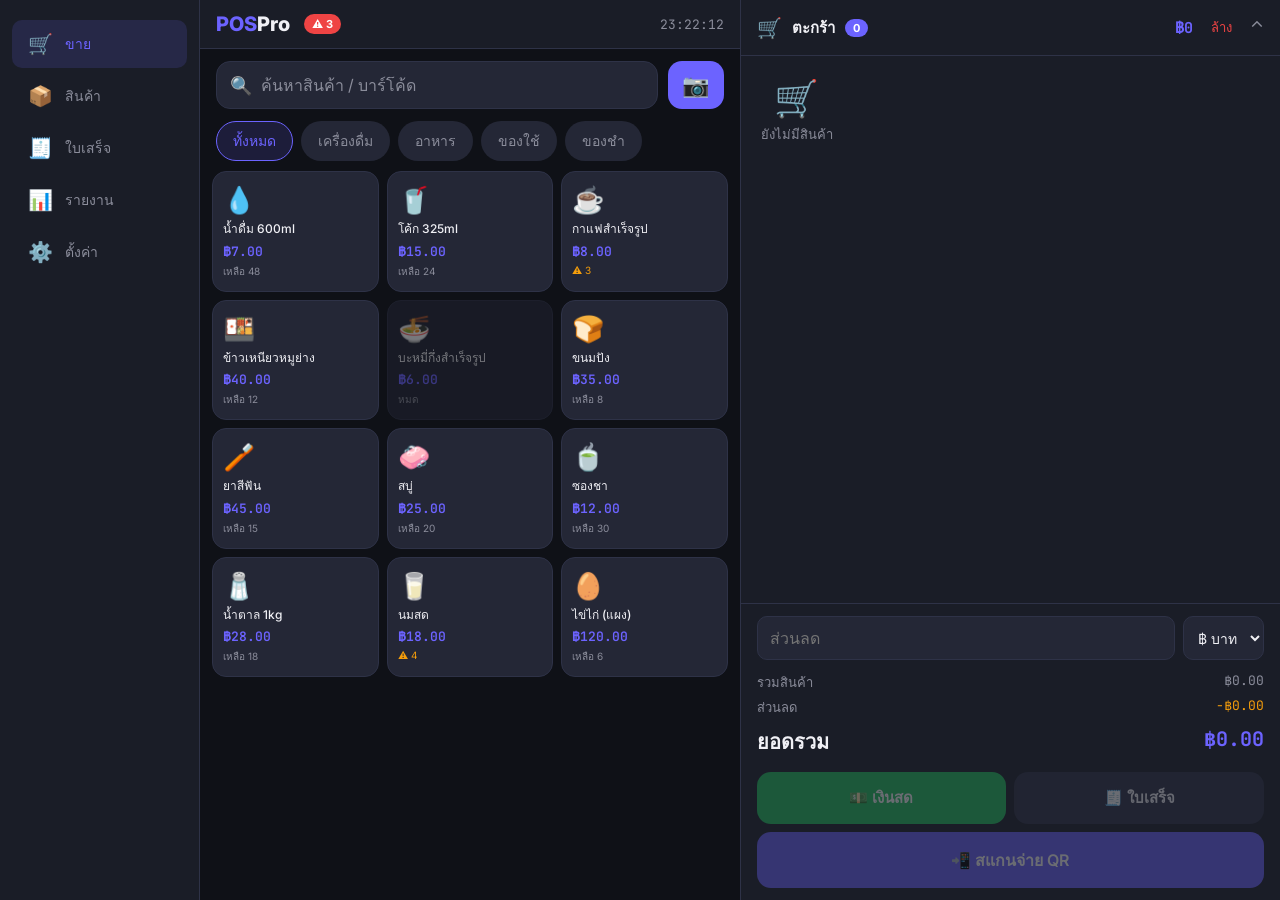
==== commit 803d69b9: "Add files via upload" ====
--- a/index.html
+++ b/index.html
@@ -898,11 +898,11 @@
 function goView(v) {
   document.querySelectorAll('.view').forEach(el => el.classList.remove('active'));
   document.getElementById('view-'+v).classList.add('active');
-  // nav buttons
   document.querySelectorAll('.bnav-btn, .snav-btn').forEach(b => b.classList.toggle('active', b.dataset.view===v));
   if (v==='dashboard') renderDash();
-  if (v==='products') renderProdTable();
-  if (v==='history') renderHist();
+  if (v==='products')  renderProdTable();
+  if (v==='history')   renderHist();
+  if (v==='settings')  renderSettings();
 }
 document.querySelectorAll('.bnav-btn, .snav-btn').forEach(b => b.addEventListener('click', ()=>goView(b.dataset.view)));
 
@@ -1723,13 +1723,6 @@
   reader.readAsText(file);
 }
 
-// ── Patch goView to render settings ──
-const _origGoView = goView;
-function goView(v) {
-  _origGoView(v);
-  if (v === 'settings') renderSettings();
-}
-
 // ── Init ──
 loadSettings();
 renderCats(); renderProds(); checkLow();
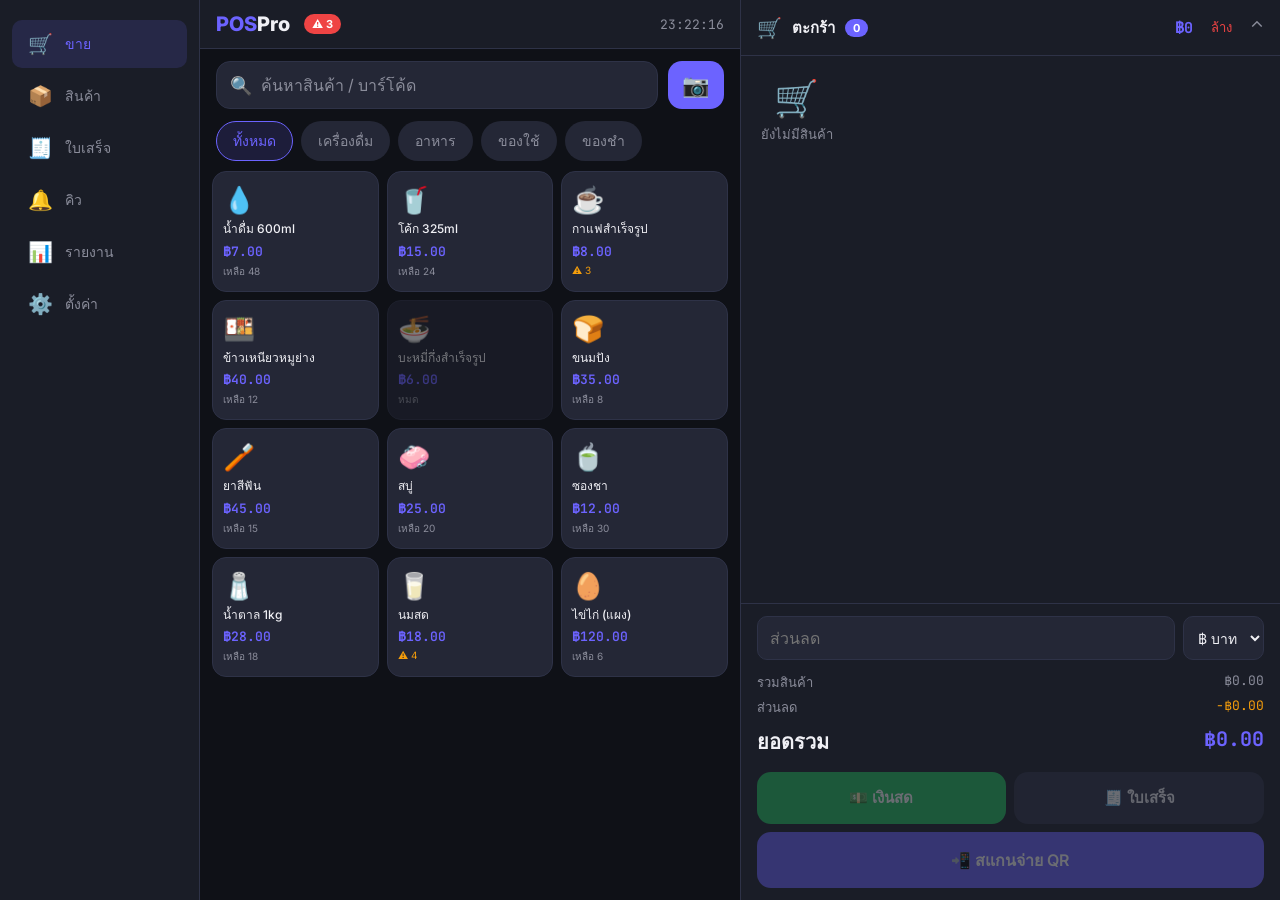
==== commit 54e9eca6: "Add files via upload" ====
--- a/index.html
+++ b/index.html
@@ -491,6 +491,7 @@
     <button class="snav-btn active" data-view="pos"><span class="icon">🛒</span>ขาย</button>
     <button class="snav-btn" data-view="products"><span class="icon">📦</span>สินค้า</button>
     <button class="snav-btn" data-view="history"><span class="icon">🧾</span>ใบเสร็จ</button>
+    <button class="snav-btn" data-view="queue"><span class="icon">🔔</span>คิว</button>
     <button class="snav-btn" data-view="dashboard"><span class="icon">📊</span>รายงาน</button>
     <button class="snav-btn" data-view="settings"><span class="icon">⚙️</span>ตั้งค่า</button>
   </nav>
@@ -598,6 +599,12 @@
       </div>
     </div>
 
+    <!-- === Queue View === -->
+    <div class="view" id="view-queue">
+      <div class="topbar"><span class="topbar-title">🔔 คิวอาหาร</span></div>
+      <div class="hist-scroll" id="queueList"></div>
+    </div>
+
     <!-- === Settings View === -->
     <div class="view" id="view-settings">
       <div class="topbar"><span class="topbar-title">⚙️ ตั้งค่า</span></div>
@@ -686,6 +693,7 @@
     <button class="bnav-btn active" data-view="pos"><span class="icon">🛒</span>ขาย<span class="bnav-badge" id="bnBadge" style="display:none">!</span></button>
     <button class="bnav-btn" data-view="products"><span class="icon">📦</span>สินค้า</button>
     <button class="bnav-btn" data-view="history"><span class="icon">🧾</span>บิล</button>
+    <button class="bnav-btn" data-view="queue"><span class="icon">🔔</span>คิว</button>
     <button class="bnav-btn" data-view="dashboard"><span class="icon">📊</span>รายงาน</button>
     <button class="bnav-btn" data-view="settings"><span class="icon">⚙️</span>ตั้งค่า</button>
   </nav>
@@ -898,11 +906,25 @@
 function goView(v) {
   document.querySelectorAll('.view').forEach(el => el.classList.remove('active'));
   document.getElementById('view-'+v).classList.add('active');
-  document.querySelectorAll('.bnav-btn, .snav-btn').forEach(b => b.classList.toggle('active', b.dataset.view===v));
+  document.querySelectorAll('.bnav-btn, .snav-btn').forEach(b => {
+    b.classList.toggle('active', b.dataset.view===v);
+    if (b.dataset.view==='queue') {
+      const pending = queueList.filter(q=>q.status==='pending').length;
+      const badge = b.querySelector('.bnav-badge') || (() => { 
+        const bd = document.createElement('span');
+        bd.className = 'bnav-badge';
+        b.appendChild(bd);
+        return bd;
+      })();
+      badge.style.display = pending ? 'inline' : 'none';
+      badge.textContent = pending;
+    }
+  });
   if (v==='dashboard') renderDash();
   if (v==='products')  renderProdTable();
   if (v==='history')   renderHist();
   if (v==='settings')  renderSettings();
+  if (v==='queue')     renderQueue();
 }
 document.querySelectorAll('.bnav-btn, .snav-btn').forEach(b => b.addEventListener('click', ()=>goView(b.dataset.view)));
 
@@ -1211,19 +1233,36 @@
   const grand = getGrandTotal(total);
   const change = method==='Cash' ? Math.max((parseInt(cashStr)||0)-grand,0) : 0;
   const vatAmt = settings.vatOn ? (settings.vatMode==='exc' ? total*0.07 : total*0.07/1.07) : 0;
-  txns.unshift({
-    id:'R'+String(txns.length+1).padStart(4,'0'),
-    date:new Date(), items:[...cart],
+  const txId = 'R'+String(txns.length+1).padStart(4,'0');
+  
+  const txn = {
+    id: txId,
+    date: new Date(), items:[...cart],
     sub, disc, total: grand, baseTotal: total,
     vatAmt, vatMode: settings.vatOn ? settings.vatMode : null,
     method, change, voided: false
-  });
+  };
+  
+  // Assign queue number
+  const qNum = addToQueueList(txId, cart);
+  txn.queueNo = qNum;
+  
+  txns.unshift(txn);
   cart.forEach(ci=>{const p=prods.find(x=>x.id===ci.id);if(p) p.stock=Math.max(0,p.stock-ci.qty);});
   closeSheet('qrSheet'); closeSheet('cashSheet');
   cart=[]; document.getElementById('discV').value='';
   lsSave();
   renderCart(); renderProds(); checkLow();
-  toast(`✅ ${fmt(grand)}${method==='Cash'?` ทอน ${fmt(change)}`:''}`, 's');
+  // Update queue badge
+  const queueNavBtn = Array.from(document.querySelectorAll('[data-view="queue"]'))[0];
+  if (queueNavBtn) {
+    let badge = queueNavBtn.querySelector('.bnav-badge');
+    if (!badge) { badge = document.createElement('span'); badge.className = 'bnav-badge'; queueNavBtn.appendChild(badge); }
+    const pending = queueList.filter(q=>q.status==='pending').length;
+    badge.style.display = pending ? 'inline' : 'none';
+    badge.textContent = pending;
+  }
+  toast(`✅ คิวที่ ${qNum} · ${fmt(grand)}${method==='Cash'?` ทอน ${fmt(change)}`:''}`, 's');
 }
 
 // ── Scan simulation ──
@@ -1362,6 +1401,7 @@
       ${settings.phone?`<div style="font-size:11px;color:var(--muted)">${settings.phone}</div>`:''}
       <div style="font-size:12px;color:var(--muted)">${new Date(t.date).toLocaleString('th-TH')}</div>
       <div style="font-size:11px;color:var(--muted)">${t.id} · ${t.method==='Cash'?'เงินสด':'QR'}${t.voided?' · <span style="color:var(--danger)">ยกเลิกแล้ว</span>':''}</div>
+      ${t.queueNo ? `<div style="font-size:18px;font-weight:700;color:var(--accent);margin-top:6px">🔔 คิวที่ ${t.queueNo}</div>` : ''}
     </div>
     <div class="receipt-dashed"></div>
     ${t.items.map(i=>`<div class="receipt-row"><span>${i.emoji} ${i.name} ×${i.qty}</span><span>${fmt(i.price*i.qty)}</span></div>`).join('')}
@@ -1439,6 +1479,27 @@
   toast(`📥 ส่งออก ${filename}`,'s');
 }
 
+// ── Queue Management ──
+function renderQueue() {
+  const el=document.getElementById('queueList');
+  if(!queueList.length) {el.innerHTML='<div style="text-align:center;padding:40px;color:var(--muted)">ไม่มีคิวสั่ง</div>';return;}
+  el.innerHTML=queueList.map(q=>{
+    const tx = txns.find(x=>x.id===q.txId);
+    const itemStr = q.items.map(i=>`${i.emoji} ${i.name}×${i.qty}`).join(', ');
+    return `<div class="hist-card" style="border-left:4px solid ${q.status==='pending'?'var(--warning)':q.status==='ready'?'var(--success)':'var(--info)'}">
+      <div class="hist-left">
+        <div class="hist-id">🔔 คิวที่ ${q.queueNo}</div>
+        <div class="hist-desc">${itemStr}</div>
+        <div class="hist-time">${new Date(q.createdAt).toLocaleTimeString('th-TH')}</div>
+      </div>
+      <div class="hist-right">
+        <span class="meth-pill" style="background:${q.status==='pending'?'rgba(245,158,11,.15)':q.status==='ready'?'rgba(34,197,94,.15)':'rgba(56,189,248,.15)'};color:${q.status==='pending'?'var(--warning)':q.status==='ready'?'var(--success)':'var(--info)'}">${q.status==='pending'?'⏳ รอทำ':q.status==='ready'?'✅ เสร็จ':'📱 ได้รับ'}</span>
+        ${q.status==='pending'?`<button class="void-btn" onclick="markQueueReady(${q.queueNo});renderQueue()" style="background:rgba(34,197,94,.1);color:var(--success);border-color:var(--success);margin-top:4px;width:100%">✅ เสร็จแล้ว</button>`:q.status==='ready'?`<button class="void-btn" onclick="removeQueue(${q.queueNo});renderQueue()" style="background:rgba(56,189,248,.1);color:var(--info);border-color:var(--info);margin-top:4px;width:100%">📱 ส่งถึงลูก</button>`:''}
+      </div>
+    </div>`;
+  }).join('');
+}
+
 // ── Dashboard ──
 function renderDash() {
   const activeTxns = txns.filter(t=>!t.voided);
@@ -1493,11 +1554,69 @@
   badge.textContent=n;
 }
 
-// ── Clock ──
+// ── Queue System ──
+const LS_QUEUE = 'pospro_queue';
+let queueNum = 1, queueList = [], lastQueueDay = '';
+
+function initQueue() {
+  const today = new Date().toDateString();
+  const lastDay = localStorage.getItem(LS_QUEUE + '_date') || '';
+  
+  // ถ้าเปลี่ยนวัน → reset queue เป็น 1
+  if (today !== lastDay) {
+    queueNum = 1;
+    queueList = [];
+    localStorage.setItem(LS_QUEUE + '_date', today);
+    localStorage.setItem(LS_QUEUE + '_num', '1');
+    localStorage.setItem(LS_QUEUE + '_list', '[]');
+  } else {
+    // โหลด queue จากวันเดิม
+    const num = parseInt(localStorage.getItem(LS_QUEUE + '_num')) || 1;
+    const list = JSON.parse(localStorage.getItem(LS_QUEUE + '_list') || '[]');
+    queueNum = num;
+    queueList = list;
+  }
+}
+
+function nextQueueNum() {
+  const num = queueNum;
+  queueNum++;
+  localStorage.setItem(LS_QUEUE + '_num', queueNum);
+  return num;
+}
+
+function addToQueueList(txId, items) {
+  const qNum = nextQueueNum();
+  const q = {
+    queueNo: qNum,
+    txId, items,
+    createdAt: new Date().toISOString(),
+    status: 'pending' // pending | ready | completed
+  };
+  queueList.push(q);
+  localStorage.setItem(LS_QUEUE + '_list', JSON.stringify(queueList));
+  return qNum;
+}
+
+function markQueueReady(qNum) {
+  const q = queueList.find(x=>x.queueNo === qNum);
+  if (q) { q.status = 'ready'; localStorage.setItem(LS_QUEUE + '_list', JSON.stringify(queueList)); }
+}
+
+function removeQueue(qNum) {
+  queueList = queueList.filter(x=>x.queueNo !== qNum);
+  localStorage.setItem(LS_QUEUE + '_list', JSON.stringify(queueList));
+}
+
+// ── Clock + Queue Reset ──
 setInterval(()=>{
   const t=new Date();
   document.getElementById('clk').textContent=t.toLocaleTimeString('th-TH');
-},1000);
+  // Check ถ้าเกลี่ยวัน → reset queue
+  const today = t.toDateString();
+  const lastDay = localStorage.getItem(LS_QUEUE + '_date') || '';
+  if (today !== lastDay) { initQueue(); }
+}, 1000);
 
 // ── Hardware Barcode Scanner (USB/Bluetooth) ──
 // สแกนเนอร์ส่ง string + Enter ภายใน ~50ms ต่อตัวอักษร
@@ -1668,10 +1787,16 @@
   }
 }
 function changePinFlow() {
-  pinBuffer = ''; pinMode = 'set1'; pinTemp = '';
-  document.getElementById('pinSubText').textContent = 'กรอก PIN ใหม่';
-  updatePinDots('');
-  document.getElementById('pinOverlay').classList.add('open');
+  // ต้อง verify PIN เก่าก่อน
+  requirePin(() => {
+    // หลังจาก verify สำเร็จ → ปิด verify modal แล้วเปิด set1
+    setTimeout(() => {
+      pinBuffer = ''; pinMode = 'set1'; pinTemp = '';
+      document.getElementById('pinSubText').textContent = 'กรอก PIN ใหม่';
+      updatePinDots('');
+      document.getElementById('pinOverlay').classList.add('open');
+    }, 200);
+  }, 'ยืนยันตัวตน — กรอก PIN ปัจจุบัน');
 }
 
 // ── Wrap manager-only actions ──
@@ -1725,6 +1850,7 @@
 
 // ── Init ──
 loadSettings();
+initQueue();
 renderCats(); renderProds(); checkLow();
 const hadData = localStorage.getItem(LS_PRODS);
 if (hadData) toast('💾 โหลดข้อมูลจากเครื่องแล้ว','i');
